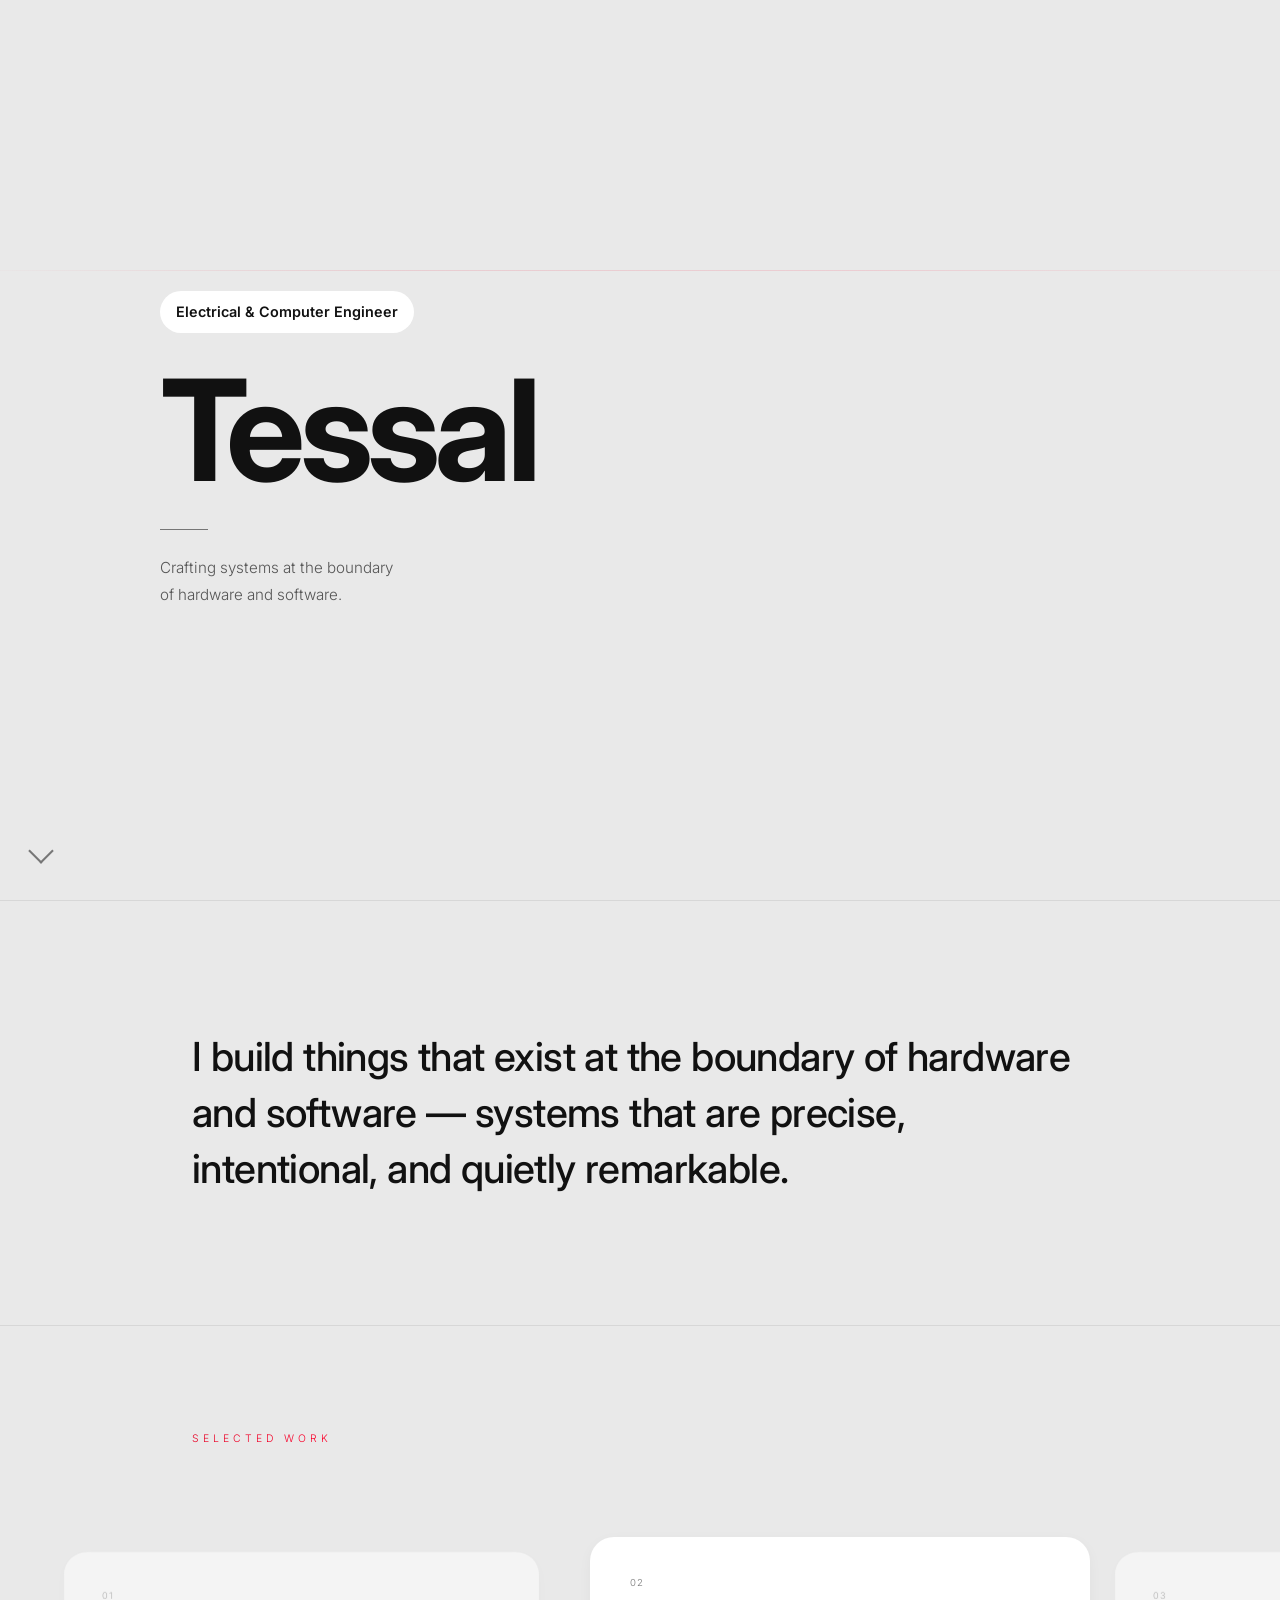
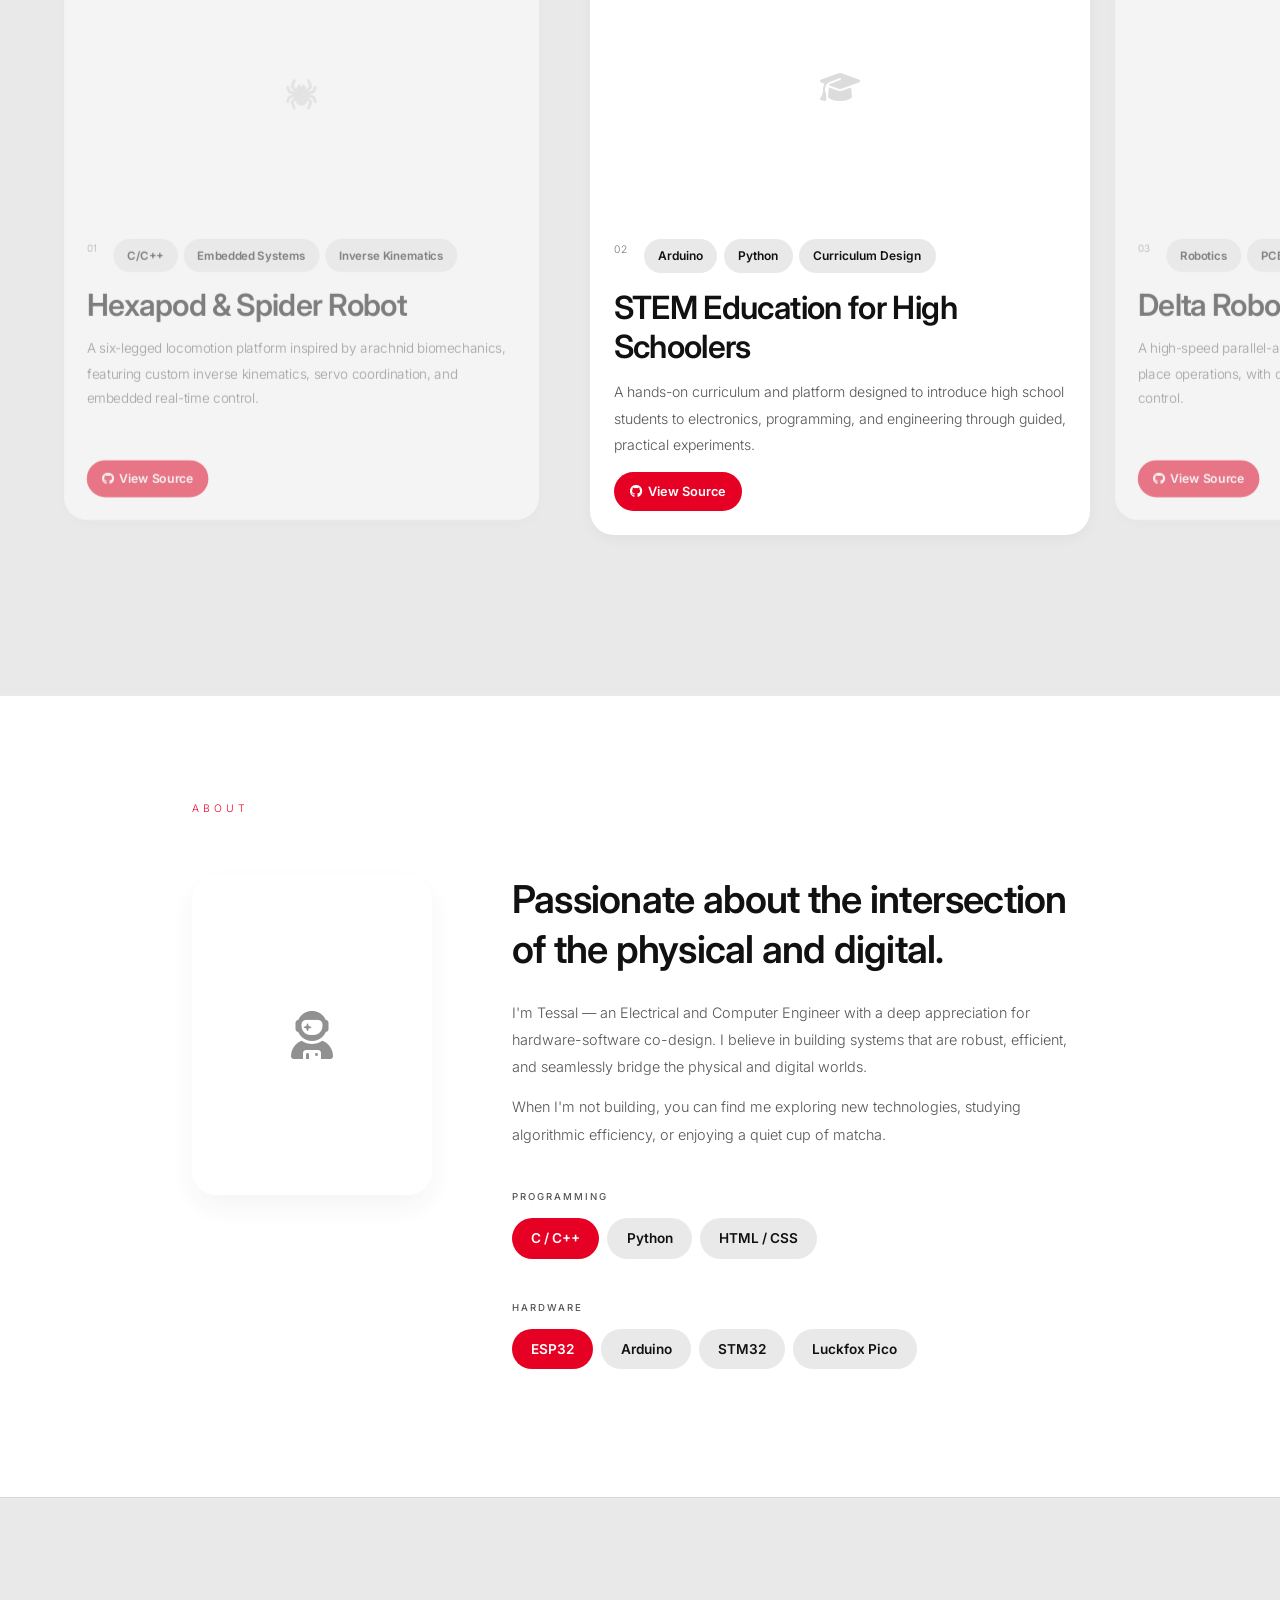
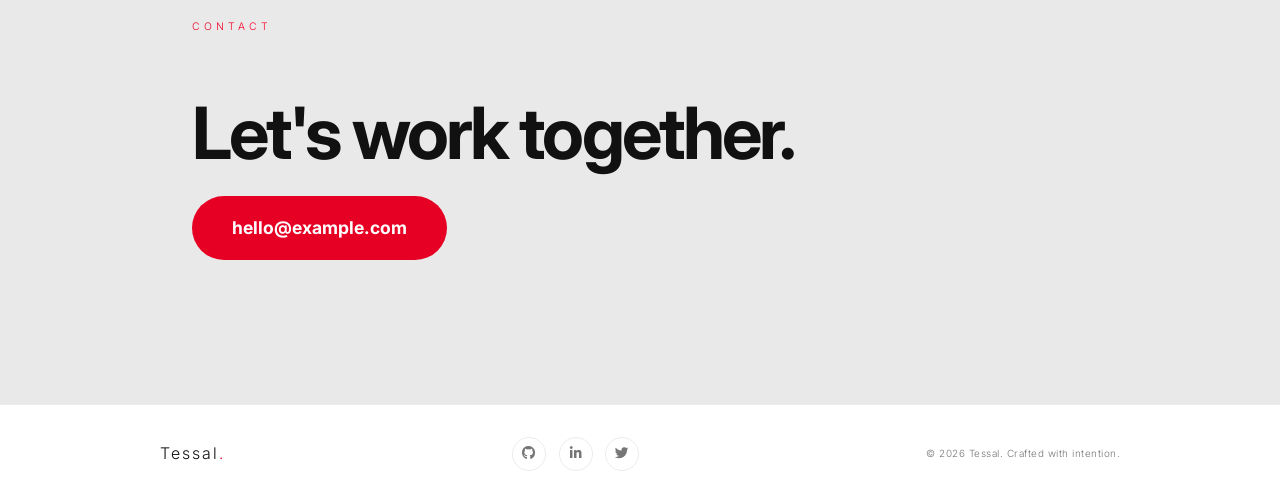
==== index.html @ 936231e7 "feat: Implement a new Pinterest-inspired light theme, add horizontal scroll to the work carousel, an" ====
<!DOCTYPE html>
<html lang="en">
<head>
    <meta charset="UTF-8">
    <meta name="viewport" content="width=device-width, initial-scale=1.0">
    <title>Tessal — Electrical & Computer Engineer</title>
    <meta name="description" content="Portfolio of Tessal, an Electrical & Computer Engineer crafting elegant hardware-software solutions.">
    <!-- Google Fonts -->
    <link rel="preconnect" href="https://fonts.googleapis.com">
    <link rel="preconnect" href="https://fonts.gstatic.com" crossorigin>
    <link href="https://fonts.googleapis.com/css2?family=Inter:wght@300;400;500;600;700&family=JetBrains+Mono:wght@400&display=swap" rel="stylesheet">
    <!-- Font Awesome -->
    <link rel="stylesheet" href="https://cdnjs.cloudflare.com/ajax/libs/font-awesome/6.4.0/css/all.min.css">
    <!-- Custom CSS -->
    <link rel="stylesheet" href="styles.css">
</head>
<body>

    <!-- ── HERO ─────────────────────────────────────────────── -->
    <!-- Visible immediately. No blank-page surprise. -->
    <section id="home" class="hero">
        <div class="hero-inner">
            <span class="hero-tag">Electrical &amp; Computer Engineer</span>
            <h1 class="hero-name">Tessal</h1>
            <div class="hero-line hero-line-anim"></div>
            <p class="hero-sub">Crafting systems at the boundary<br>of hardware and software.</p>
        </div>

        <!-- Decorative illustration panel — right side of hero -->
        <div class="hero-art" aria-hidden="true">
            <div class="hero-art-frame">
                <!-- Morphing enso / abstract shape -->
                <div class="enso-wrap">
                    <div class="enso"></div>
                    <div class="enso enso--inner"></div>
                </div>
                <!-- Circuit-like grid dots -->
                <div class="dot-grid"></div>
            </div>
        </div>

        <a href="#intro" class="scroll-hint" aria-label="Scroll down">
            <span></span>
        </a>
    </section>

    <!-- ── INTRO ─────────────────────────────────────────────── -->
    <section id="intro" class="intro">
        <div class="container">
            <p class="intro-statement reveal-up">
                I build things that exist at the boundary of hardware and software —
                systems that are precise, intentional, and quietly remarkable.
            </p>
        </div>
    </section>

    <!-- ── WORK ──────────────────────────────────────────────── -->
    <section id="projects" class="work">
        <div class="container">
            <p class="section-label reveal-fade">Selected Work</p>
        </div>

        <div class="work-carousel">
            <!-- Project 1 -->
            <article class="work-item">
                <!-- Image panel left -->
                <div class="work-image" data-index="01">
                    <!-- Drop your image here: <img src="images/hexapod.jpg" alt="Hexapod Robot"> -->
                    <div class="work-image-placeholder">
                        <i class="fas fa-spider"></i>
                    </div>
                </div>
                <!-- Content right -->
                <div class="work-body">
                    <div class="work-header">
                        <span class="work-index">01</span>
                        <div class="work-tags">
                            <span>C/C++</span><span>Embedded Systems</span><span>Inverse Kinematics</span>
                        </div>
                    </div>
                    <h2 class="work-title">Hexapod &amp; Spider Robot</h2>
                    <p class="work-desc">
                        A six-legged locomotion platform inspired by arachnid biomechanics,
                        featuring custom inverse kinematics, servo coordination, and
                        embedded real-time control.
                    </p>
                    <a href="#" class="work-link"><i class="fab fa-github"></i> View Source</a>
                </div>
            </article>

            <!-- Project 2 -->
            <article class="work-item">
                <div class="work-image" data-index="02">
                    <div class="work-image-placeholder">
                        <i class="fas fa-graduation-cap"></i>
                    </div>
                </div>
                <div class="work-body">
                    <div class="work-header">
                        <span class="work-index">02</span>
                        <div class="work-tags">
                            <span>Arduino</span><span>Python</span><span>Curriculum Design</span>
                        </div>
                    </div>
                    <h2 class="work-title">STEM Education for High Schoolers</h2>
                    <p class="work-desc">
                        A hands-on curriculum and platform designed to introduce high school
                        students to electronics, programming, and engineering through
                        guided, practical experiments.
                    </p>
                    <a href="#" class="work-link"><i class="fab fa-github"></i> View Source</a>
                </div>
            </article>

            <!-- Project 3 -->
            <article class="work-item">
                <div class="work-image" data-index="03">
                    <div class="work-image-placeholder">
                        <i class="fas fa-cogs"></i>
                    </div>
                </div>
                <div class="work-body">
                    <div class="work-header">
                        <span class="work-index">03</span>
                        <div class="work-tags">
                            <span>Robotics</span><span>PCB Design</span><span>Motion Control</span>
                        </div>
                    </div>
                    <h2 class="work-title">Delta Robot</h2>
                    <p class="work-desc">
                        A high-speed parallel-arm delta robot designed for precise
                        pick-and-place operations, with custom trajectory planning
                        and real-time motor control.
                    </p>
                    <a href="#" class="work-link"><i class="fab fa-github"></i> View Source</a>
                </div>
            </article>

            <!-- Project 4 (Dummy for testing scroll) -->
            <article class="work-item">
                <div class="work-image" data-index="04">
                    <div class="work-image-placeholder">
                        <i class="fas fa-microchip"></i>
                    </div>
                </div>
                <div class="work-body">
                    <div class="work-header">
                        <span class="work-index">04</span>
                        <div class="work-tags">
                            <span>FPGA</span><span>Verilog</span><span>DSP</span>
                        </div>
                    </div>
                    <h2 class="work-title">Audio Synthesizer</h2>
                    <p class="work-desc">
                        A custom digital synthesizer architecture implemented on an FPGA,
                        featuring multiple oscillator shapes, hardware envelope generators,
                        and real-time MIDI input mapping.
                    </p>
                    <a href="#" class="work-link"><i class="fab fa-github"></i> View Source</a>
                </div>
            </article>
        </div>
    </section>

    <!-- ── ABOUT ─────────────────────────────────────────────── -->
    <section id="about" class="about">
        <div class="container">
            <p class="section-label reveal-fade">About</p>
            <div class="about-grid">

                <!-- Portrait / illustration -->
                <div class="about-image reveal-up">
                    <!-- Drop your photo here: <img src="images/portrait.jpg" alt="Tessal"> -->
                    <div class="about-image-frame">
                        <div class="about-image-placeholder">
                            <i class="fa-solid fa-user-astronaut"></i>
                        </div>
                        <div class="about-image-accent"></div>
                    </div>
                </div>

                <!-- Text + skills -->
                <div class="about-text">
                    <h2 class="about-title reveal-up">
                        Passionate about the intersection<br>of the physical and digital.
                    </h2>
                    <p class="about-para reveal-fade">
                        I'm Tessal — an Electrical and Computer Engineer with a deep appreciation
                        for hardware-software co-design. I believe in building systems that are
                        robust, efficient, and seamlessly bridge the physical and digital worlds.
                    </p>
                    <p class="about-para reveal-fade">
                        When I'm not building, you can find me exploring new technologies,
                        studying algorithmic efficiency, or enjoying a quiet cup of matcha.
                    </p>

                    <div class="skill-group reveal-up">
                        <p class="skill-group-label">Programming</p>
                        <div class="skill-list">
                            <span class="reveal-fade skill-primary">C / C++</span>
                            <span class="reveal-fade">Python</span>
                            <span class="reveal-fade">HTML / CSS</span>
                        </div>
                    </div>
                    <div class="skill-group reveal-up">
                        <p class="skill-group-label">Hardware</p>
                        <div class="skill-list">
                            <span class="reveal-fade skill-primary">ESP32</span>
                            <span class="reveal-fade">Arduino</span>
                            <span class="reveal-fade">STM32</span>
                            <span class="reveal-fade">Luckfox Pico</span>
                        </div>
                    </div>
                </div>
            </div>
        </div>
    </section>

    <!-- ── CONTACT ───────────────────────────────────────────── -->
    <section id="contact" class="contact">
        <div class="container">
            <p class="section-label reveal-fade">Contact</p>
            <h2 class="contact-title reveal-up">Let's work together.</h2>
            <a href="mailto:hello@example.com" class="contact-email reveal-fade">hello@example.com</a>
        </div>
    </section>

    <!-- ── FOOTER ────────────────────────────────────────────── -->
    <footer class="footer">
        <div class="footer-inner">
            <span class="footer-logo">Tessal<span>.</span></span>
            <div class="social-links">
                <a href="#" aria-label="GitHub"><i class="fab fa-github"></i></a>
                <a href="#" aria-label="LinkedIn"><i class="fab fa-linkedin-in"></i></a>
                <a href="#" aria-label="Twitter"><i class="fab fa-twitter"></i></a>
            </div>
            <p>&copy; 2026 Tessal. Crafted with intention.</p>
        </div>
    </footer>

    <script src="script.js"></script>
</body>
</html>
---- styles.css ----
/* ============================================================
   Tessal Portfolio — Ancient Asia × Modern Tech
   Warm parchment, seal-stamp vermillion, seigaiha waves
   ============================================================ */

@import url('https://fonts.googleapis.com/css2?family=Inter:wght@300;400;500;600;700&family=JetBrains+Mono:wght@400&display=swap');

:root {
    /* Pinterest-inspired Light Theme Canvas */
    --bg:           #e9e9e9;
    --bg-warm:      #ffffff;
    --bg-card:      #ffffff;
    --bg-overlay:   rgba(255, 255, 255, 0.95);

    /* Ink — Clean, high-contrast text */
    --ink:          #111111;
    --ink-mid:      #555555;
    --ink-light:    #767676;
    --ink-faint:    rgba(0, 0, 0, 0.08);

    /* Accents — Pinterest Red */
    --accent:       #E60023;
    --accent-light: #ff002b;
    --accent-pale:  #ffe6e9;
    --accent-glow:  rgba(230, 0, 35, 0.15);
    --accent-glow2: rgba(230, 0, 35, 0.08);

    /* Gradient (minimal use in this theme) */
    --gradient:     linear-gradient(135deg, #e60023, #ff002b);

    /* Fonts: Clean Sans-serif */
    --font-display: 'Inter', -apple-system, BlinkMacSystemFont, "Segoe UI", Roboto, sans-serif;
    --font-mono:    'Inter', -apple-system, sans-serif;
    --font-body:    'Inter', -apple-system, BlinkMacSystemFont, "Segoe UI", Roboto, sans-serif;

    --ease:         cubic-bezier(0.25, 1, 0.5, 1);
}

/* ── Reset ────────────────────────────────────── */
*, *::before, *::after { margin: 0; padding: 0; box-sizing: border-box; }
html { scroll-behavior: smooth; font-size: 16px; }
body {
    background-color: var(--bg);
    color: var(--ink);
    font-family: var(--font-body);
    font-weight: 300;
    line-height: 1.8;
    overflow-x: hidden;
    -webkit-font-smoothing: antialiased;
    /*
       Pinterest-inspired Background:
       Pure clean light gray canvas.
    */
    background-image: none;
    background-attachment: scroll;
}
a { text-decoration: none; color: inherit; }
ul { list-style: none; }

.container {
    max-width: 960px;
    margin: 0 auto;
    padding: 0 2rem;
}

/* ── Reveal System ────────────────────────────── */
.reveal-fade {
    opacity: 0;
    transition: opacity 1s var(--ease);
}
.reveal-up {
    opacity: 0;
    transform: translateY(30px);
    transition: opacity 1.2s var(--ease), transform 1.2s var(--ease);
}
.reveal-line {
    transform: scaleX(0);
    transform-origin: left;
    transition: transform 1.2s var(--ease);
}
.reveal-fade.is-visible  { opacity: 1; }
.reveal-up.is-visible    { opacity: 1; transform: translateY(0); }
.reveal-line.is-visible  { transform: scaleX(1); }

/* ── Nav ──────────────────────────────────────── */
.nav {
    position: fixed;
    top: 0;
    left: 0;
    right: 0;
    z-index: 100;
    padding: 1rem 2rem;
    display: flex;
    justify-content: space-between;
    align-items: center;
    backdrop-filter: saturate(180%) blur(20px);
    -webkit-backdrop-filter: saturate(180%) blur(20px);
    background: var(--bg-overlay);
    border-bottom: 1px solid var(--ink-faint);
}

.nav-logo {
    font-family: var(--font-display);
    font-size: 1.2rem;
    font-weight: 700;
    color: var(--accent); /* Pinterest logo is red */
    letter-spacing: -0.5px;
}
.nav-logo::before {
    display: none;
}
.nav-logo .accent {
    color: var(--ink);
    -webkit-text-fill-color: initial;
    background: none;
}

.nav-links {
    display: flex;
    gap: 2rem;
}
.nav-links a {
    font-family: var(--font-mono);
    font-size: 0.7rem;
    letter-spacing: 1.5px;
    text-transform: uppercase;
    color: var(--ink-mid);
    transition: color 0.3s ease;
    position: relative;
}
.nav-links a::after {
    content: '';
    position: absolute;
    bottom: -4px;
    left: 0;
    width: 0;
    height: 2px;
    background: var(--gradient);
    transition: width 0.3s var(--ease);
    border-radius: 1px;
}
.nav-links a:hover { color: var(--ink); }
.nav-links a:hover::after { width: 100%; }

/* ── Hero ─────────────────────────────────────── */
.hero {
    min-height: 100vh;
    display: flex;
    align-items: center;
    padding: 0 2rem;
    position: relative;
    overflow: hidden;
}

/* Kanji removed for clean modern aesthetic */
.hero::before {
    display: none;
}

/* Subtle horizontal accent line */
.hero::after {
    content: '';
    position: absolute;
    top: 30%;
    left: -5%;
    width: 110%;
    height: 1px;
    background: linear-gradient(90deg, transparent, var(--accent), var(--accent-light), transparent);
    opacity: 0.12;
    pointer-events: none;
}

.hero-inner {
    max-width: 960px;
    width: 100%;
    margin: 0 auto;
    position: relative;
    z-index: 2;
}

.hero-tag {
    font-family: var(--font-body);
    font-size: 0.9rem;
    font-weight: 600;
    letter-spacing: 0;
    display: inline-block;
    margin-bottom: 1.5rem;
    color: var(--ink);
    background: var(--bg-warm);
    padding: 0.5rem 1rem;
    border-radius: 40px;
    animation: fadeIn 0.7s ease both;
}
.hero-tag::before {
    display: none;
}
.hero-tag::after {
    display: none;
}

.hero-name {
    font-family: var(--font-display);
    font-size: clamp(4.5rem, 11vw, 9rem);
    font-weight: 700;
    line-height: 1.05;
    letter-spacing: -0.04em;
    color: var(--ink);
    animation: slideUp 0.8s 0.1s var(--ease) both;
    position: relative;
    background: none;
    -webkit-background-clip: initial;
    background-clip: initial;
    -webkit-text-fill-color: var(--ink);
}

/* Underlines removed for minimalism */
.hero-name::after {
    display: none;
}

@keyframes glowLineIn {
    from { opacity: 0; width: 0; }
    to   { opacity: 0.7; width: 40%; }
}

.hero-line-anim {
    width: 0;
    height: 1px;
    background: var(--ink-light);
    margin: 1.5rem 0;
    animation: expandLine 0.7s 0.4s var(--ease) forwards;
}

.hero-sub {
    font-family: var(--font-body);
    font-size: 0.95rem;
    color: var(--ink-mid);
    font-weight: 300;
    line-height: 1.8;
    max-width: 400px;
    animation: fadeIn 0.8s 0.6s ease both;
}

/* Hero art — hidden for simplicity */
.hero-art { display: none; }

@keyframes fadeIn {
    from { opacity: 0; }
    to   { opacity: 1; }
}
@keyframes slideUp {
    from { opacity: 0; transform: translateY(20px); }
    to   { opacity: 1; transform: translateY(0); }
}
@keyframes expandLine {
    from { width: 0; }
    to   { width: 48px; }
}

/* Scroll hint */
.scroll-hint {
    position: absolute;
    bottom: 2.5rem;
    left: 2rem;
    opacity: 0;
    animation: fadeIn 0.8s 1.2s ease forwards;
    cursor: pointer;
}
.scroll-hint span {
    display: block;
    width: 18px;
    height: 18px;
    background: transparent;
    border-bottom: 2px solid var(--ink-light);
    border-right: 2px solid var(--ink-light);
    transform: rotate(45deg);
    animation: scrollBounce 2s infinite ease-in-out;
}
@keyframes scrollBounce {
    0%, 20%, 50%, 80%, 100% { transform: translateY(0) rotate(45deg); }
    40% { transform: translateY(-8px) rotate(45deg); }
    60% { transform: translateY(-4px) rotate(45deg); }
}

/* ── Intro ────────────────────────────────────── */
.intro {
    padding: 8rem 0;
    border-top: 1px solid var(--ink-faint);
}
.intro-statement {
    font-family: var(--font-display);
    font-size: clamp(1.4rem, 3.5vw, 2.5rem);
    line-height: 1.4;
    color: var(--ink);
    font-weight: 500;
    letter-spacing: -0.015em;
}
.intro-statement em {
    font-style: normal;
    font-weight: 500;
    background: var(--gradient);
    -webkit-background-clip: text;
    -webkit-text-fill-color: transparent;
    background-clip: text;
}

/* ── Section Label ────────────────────────────── */
.section-label {
    font-family: var(--font-mono);
    font-size: 0.65rem;
    letter-spacing: 4px;
    text-transform: uppercase;
    margin-bottom: 3.5rem;
    display: inline-block;
    background: var(--gradient);
    -webkit-background-clip: text;
    -webkit-text-fill-color: transparent;
    background-clip: text;
}

/* ── Work (Horizontal Scroll / Carousel) ── */
.work {
    padding: 6rem 0 8rem;
    border-top: 1px solid var(--ink-faint);
    overflow: hidden;
}

/* Scroll container wrapper */
.work-carousel {
    display: flex;
    overflow-x: auto;
    scroll-snap-type: x mandatory;
    gap: 2vw;
    padding: 2rem 5vw;
    perspective: 1500px; /* 3D perspective for leaf turning */
    
    /* Hide scrollbar */
    scrollbar-width: none;
    -ms-overflow-style: none;
}
.work-carousel::-webkit-scrollbar {
    display: none;
}

/* Individual project pin */
.work-item {
    scroll-snap-align: center;
    flex: 0 0 clamp(320px, 45vw, 500px);
    display: flex;
    flex-direction: column;
    gap: 1.5rem;
    padding: 1.5rem;
    background: var(--bg-card);
    border: none;
    border-radius: 24px;
    box-shadow: 0 4px 14px rgba(0,0,0,0.04);
    
    /* Setup for 3D turn */
    transform-origin: left center;
    transform-style: preserve-3d;
    transition: transform 0.6s var(--ease), opacity 0.6s ease, box-shadow 0.6s var(--ease), z-index 0.6s;
    
    /* Initial state before JS handles scroll */
    transform: rotateY(0deg) scale(0.95);
    opacity: 0.5;
}

.work-item.is-active {
    transform: rotateY(0deg) scale(1.0);
    opacity: 1;
    border-color: transparent;
    box-shadow: 0 4px 14px rgba(0,0,0,0.04);
}

.work-item:hover {
    transform: rotateY(0deg) scale(1.02) translateY(-4px);
    box-shadow: 0 12px 24px rgba(0,0,0,0.12);
    border-color: transparent;
    z-index: 10;
}

.work-image {
    position: relative;
    aspect-ratio: 16 / 9;
    background: var(--bg-warm);
    border-radius: 16px;
    overflow: hidden;
    display: flex;
    align-items: center;
    justify-content: center;
}

.work-image::before {
    content: attr(data-index);
    position: absolute;
    top: 0.8rem;
    left: 1rem;
    font-family: var(--font-mono);
    font-size: 0.6rem;
    color: var(--ink-light);
    letter-spacing: 1px;
    z-index: 2;
}

.work-image-placeholder {
    font-size: 2rem;
    color: var(--ink-light);
    opacity: 0.25;
}

.work-image img {
    width: 100%;
    height: 100%;
    object-fit: cover;
    display: block;
}

/* Work content */
.work-body {
    display: flex;
    flex-direction: column;
    gap: 0.8rem;
    flex: 1;
}

.work-header {
    display: flex;
    align-items: flex-start;
    gap: 1rem;
    margin-bottom: 0.2rem;
}

.work-index {
    font-family: var(--font-mono);
    font-size: 0.65rem;
    color: var(--ink-light);
    letter-spacing: 1px;
    padding-top: 2px;
}

.work-tags {
    display: flex;
    flex-wrap: wrap;
    gap: 0.4rem;
}
.work-tags span {
    font-family: var(--font-body);
    font-weight: 600;
    font-size: 0.75rem;
    color: var(--ink);
    background: var(--bg);
    padding: 0.4rem 0.9rem;
    border-radius: 40px; /* Pill radius */
    border: none;
    letter-spacing: 0px;
    transition: all 0.3s cubic-bezier(0.34, 1.56, 0.64, 1);
}
.work-tags span:hover {
    transform: scale(1.05);
    background: var(--ink-faint);
    color: var(--ink);
}

.work-title {
    font-family: var(--font-display);
    font-size: clamp(1.4rem, 2.5vw, 2rem);
    font-weight: 600;
    line-height: 1.2;
    color: var(--ink);
    letter-spacing: -0.02em;
}

.work-desc {
    font-size: 0.88rem;
    color: var(--ink-mid);
    line-height: 1.9;
    font-weight: 300;
}

.work-link {
    display: inline-flex;
    align-items: center;
    gap: 0.4rem;
    font-family: var(--font-body);
    font-weight: 600;
    font-size: 0.8rem;
    color: white;
    background: var(--accent); /* Pinterest Red */
    padding: 0.5rem 1rem;
    border-radius: 40px;
    width: fit-content;
    transition: all 0.3s cubic-bezier(0.34, 1.56, 0.64, 1);
    margin-top: auto;
}
.work-link:hover {
    transform: scale(1.05);
}

.work-link-secondary {
    display: inline-flex;
    align-items: center;
    gap: 0.4rem;
    font-family: var(--font-body);
    font-weight: 600;
    font-size: 0.8rem;
    color: var(--ink);
    background: var(--bg);
    padding: 0.5rem 1rem;
    border-radius: 40px;
    width: fit-content;
    transition: all 0.3s cubic-bezier(0.34, 1.56, 0.64, 1);
    margin-top: auto;
}
.work-link-secondary:hover {
    transform: scale(1.05);
    background: var(--ink-faint);
}

.work-divider {
    height: 1px;
    background: linear-gradient(90deg, transparent, var(--accent), var(--accent-light), transparent);
    opacity: 0.15;
}

/* ── About ────────────────────────────────────── */
.about {
    padding: 6rem 0 8rem;
    border-top: 1px solid var(--ink-faint);
    background: var(--bg-warm);
    position: relative;
}

/* Removed decorative kanji */
.about::before {
    display: none;
}

.about-grid {
    display: grid;
    grid-template-columns: 240px 1fr;
    gap: 5rem;
    align-items: start;
}

.about-image { position: relative; }

.about-image-frame {
    position: relative;
    width: 100%;
    max-width: 240px;
}

.about-image-placeholder {
    width: 100%;
    aspect-ratio: 3 / 4;
    background: var(--bg-card);
    border-radius: 24px;
    box-shadow: 0 12px 32px rgba(0,0,0,0.06);
    display: flex;
    align-items: center;
    justify-content: center;
    font-size: 3rem;
    color: var(--ink-light);
    opacity: 0.8;
    overflow: hidden;
}

.about-image-placeholder img {
    width: 100%;
    height: 100%;
    object-fit: cover;
    opacity: 1;
}

.about-image-accent {
    display: none;
}

.about-title {
    font-family: var(--font-display);
    font-size: clamp(1.8rem, 3vw, 2.5rem);
    font-weight: 600;
    line-height: 1.3;
    margin-bottom: 1.5rem;
    color: var(--ink);
    letter-spacing: -0.02em;
}

.about-para {
    font-size: 0.9rem;
    color: var(--ink-mid);
    line-height: 1.9;
    margin-bottom: 0.8rem;
    font-weight: 300;
}

.skill-group { margin-top: 2rem; }

.skill-group-label {
    font-family: var(--font-mono);
    font-size: 0.6rem;
    font-weight: 500;
    color: var(--ink-mid);
    letter-spacing: 2px;
    text-transform: uppercase;
    margin-bottom: 0.8rem;
    display: inline-block;
}

.skill-list {
    display: flex;
    flex-wrap: wrap;
    gap: 0.5rem;
}

.skill-list span {
    font-family: var(--font-body);
    font-size: 0.85rem;
    font-weight: 600;
    color: var(--ink);
    background: var(--bg);
    padding: 0.5rem 1.2rem;
    border-radius: 40px; /* Pill radius */
    border: none;
    box-shadow: none;
    transition: all 0.3s cubic-bezier(0.34, 1.56, 0.64, 1);
}
.skill-list span:hover {
    transform: scale(1.05);
    box-shadow: none;
    background: var(--ink-faint);
    color: var(--ink);
}
.skill-list .skill-primary {
    color: white;
    background: var(--accent); /* Pinterest Red */
}

.resume-dl-btn {
    display: inline-flex;
    align-items: center;
    gap: 0.5rem;
    font-family: var(--font-body);
    font-weight: 600;
    font-size: 0.9rem;
    color: var(--ink);
    background: var(--bg);
    padding: 0.75rem 1.5rem;
    border-radius: 40px;
    transition: all 0.3s cubic-bezier(0.34, 1.56, 0.64, 1);
}
.resume-dl-btn:hover {
    transform: scale(1.05);
    background: var(--ink-faint);
}

/* ── Experience Timeline ──────────────────────── */
.experience {
    padding: 6rem 0 8rem;
    border-top: 1px solid var(--ink-faint);
}

.timeline {
    position: relative;
    max-width: 800px;
    margin: 0 auto;
}

.timeline::before {
    content: '';
    position: absolute;
    top: 0;
    left: 17px; /* Align with dots */
    height: 100%;
    width: 2px;
    background: var(--ink-faint);
}

.timeline-item {
    position: relative;
    padding-left: 3rem;
    padding-bottom: 3.5rem;
}
.timeline-item:last-child { padding-bottom: 0; }

.timeline-dot {
    position: absolute;
    left: 12px;
    top: 5px;
    width: 12px;
    height: 12px;
    border-radius: 50%;
    background: var(--accent);
    border: 3px solid var(--bg);
}

.timeline-date {
    font-family: var(--font-mono);
    font-size: 0.75rem;
    color: var(--ink-light);
    margin-bottom: 0.3rem;
}

.timeline-role {
    font-family: var(--font-display);
    font-size: 1.2rem;
    font-weight: 700;
    color: var(--ink);
    line-height: 1.2;
}

.timeline-company {
    font-family: var(--font-display);
    font-size: 1rem;
    font-weight: 500;
    color: var(--ink-mid);
    margin-bottom: 0.8rem;
}

.timeline-desc {
    font-size: 0.9rem;
    color: var(--ink-mid);
    line-height: 1.7;
}

/* ── Contact ──────────────────────────────────── */
.contact {
    padding: 7rem 0 9rem;
    border-top: 1px solid var(--ink-faint);
}

.contact-prompt {
    font-family: var(--font-mono);
    font-size: 0.85rem;
    color: var(--ink-mid);
    margin-bottom: 1rem;
}

.contact-title {
    font-family: var(--font-display);
    font-size: clamp(2.5rem, 6vw, 4.5rem);
    font-weight: 700;
    line-height: 1.1;
    margin-bottom: 1.5rem;
    letter-spacing: -0.04em;
    color: var(--ink);
}

.contact-sub {
    font-size: 1.1rem;
    color: var(--ink-mid);
    max-width: 500px;
    margin: 0 auto 2.5rem auto;
    line-height: 1.6;
}

.contact-email {
    display: inline-block;
    font-family: var(--font-body);
    font-size: 1.1rem;
    font-weight: 700;
    color: white;
    background: var(--accent); /* Pinterest Red */
    padding: 1rem 2.5rem;
    border-radius: 40px; /* Pill Radius */
    letter-spacing: 0;
    box-shadow: none;
    transition: all 0.4s cubic-bezier(0.34, 1.56, 0.64, 1);
}
.contact-email:hover {
    transform: scale(1.05);
    box-shadow: none;
    color: white;
}

/* ── Footer ───────────────────────────────────── */
.footer {
    border-top: 1px solid var(--ink-faint);
    padding: 2rem 2rem;
    background: var(--bg-warm);
}

.footer-inner {
    max-width: 960px;
    margin: 0 auto;
    display: flex;
    justify-content: space-between;
    align-items: center;
    flex-wrap: wrap;
    gap: 1.2rem;
}

.footer-logo {
    font-family: var(--font-display);
    font-size: 1rem;
    color: var(--ink);
    letter-spacing: 2px;
}
.footer-logo span {
    background: var(--gradient);
    -webkit-background-clip: text;
    -webkit-text-fill-color: transparent;
    background-clip: text;
}

.social-links { display: flex; gap: 0.8rem; }
.social-links a {
    font-size: 0.85rem;
    color: var(--ink-light);
    width: 34px;
    height: 34px;
    display: flex;
    justify-content: center;
    align-items: center;
    border: 1px solid var(--ink-faint);
    border-radius: 50%;
    transition: all 0.3s ease;
}
.social-links a:hover {
    color: var(--accent);
    border-color: var(--accent);
    background: rgba(59,130,246,0.08);
}

.footer-inner > p {
    font-family: var(--font-mono);
    font-size: 0.62rem;
    color: var(--ink-light);
    letter-spacing: 0.5px;
}

/* ── Responsive ───────────────────────────────── */
@media (max-width: 900px) {
    .hero { padding: 0 1.5rem; }
    .hero::before { font-size: clamp(8rem, 22vw, 14rem); right: 3vw; }

    .work-item,
    .work-item--flip {
        grid-template-columns: 1fr;
        direction: ltr;
        gap: 2rem;
    }
    .work-image { max-width: 480px; }

    .about-grid { grid-template-columns: 1fr; gap: 3rem; }
    .about-image-frame { max-width: 200px; }
    .about::before { font-size: clamp(6rem, 14vw, 10rem); }

    .nav-links { gap: 1.2rem; }
}

@media (max-width: 600px) {
    .container { padding: 0 1.2rem; }
    .nav { padding: 1rem 1.2rem; }
    .nav-links { display: none; }
    .hero-name { font-size: clamp(3rem, 14vw, 4.5rem); }
    .hero::before { font-size: clamp(6rem, 18vw, 10rem); opacity: 0.3; }
    .contact-title { font-size: clamp(1.8rem, 9vw, 2.5rem); }
    .footer-inner { flex-direction: column; text-align: center; }
}
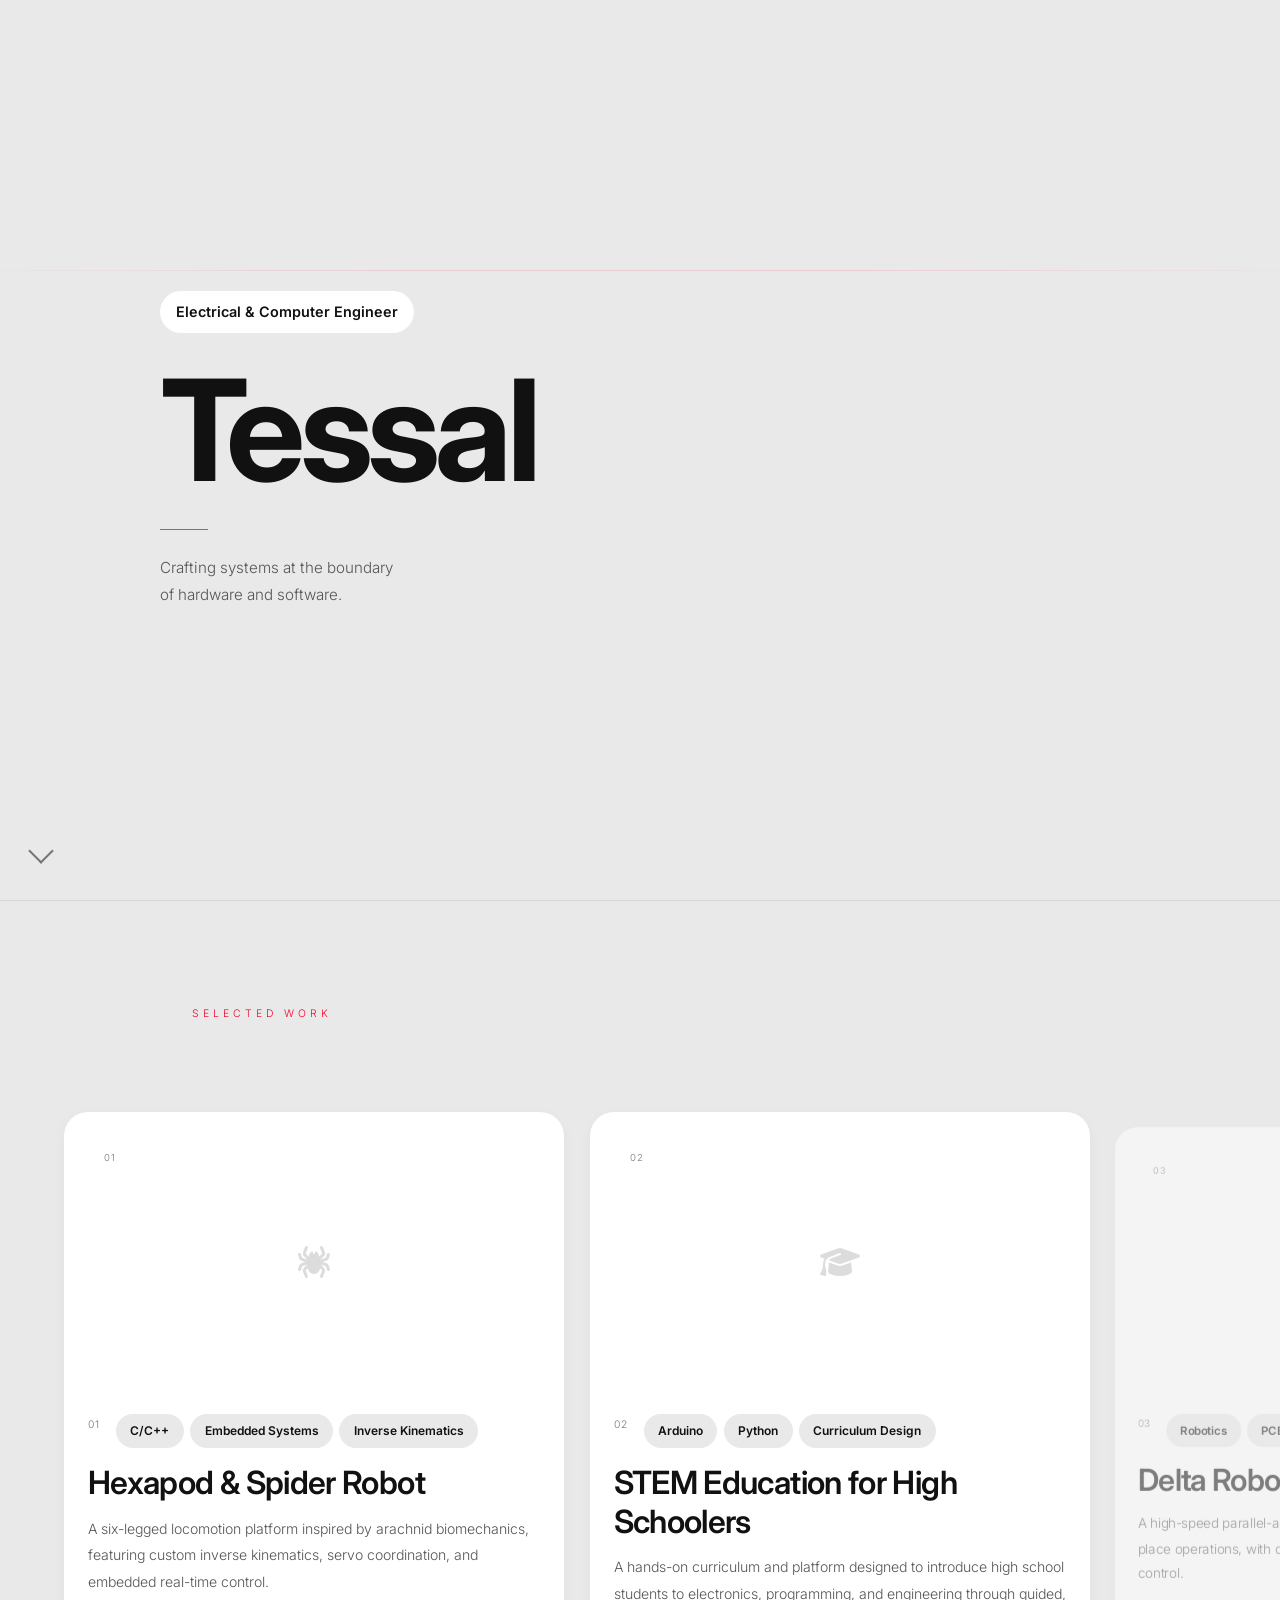
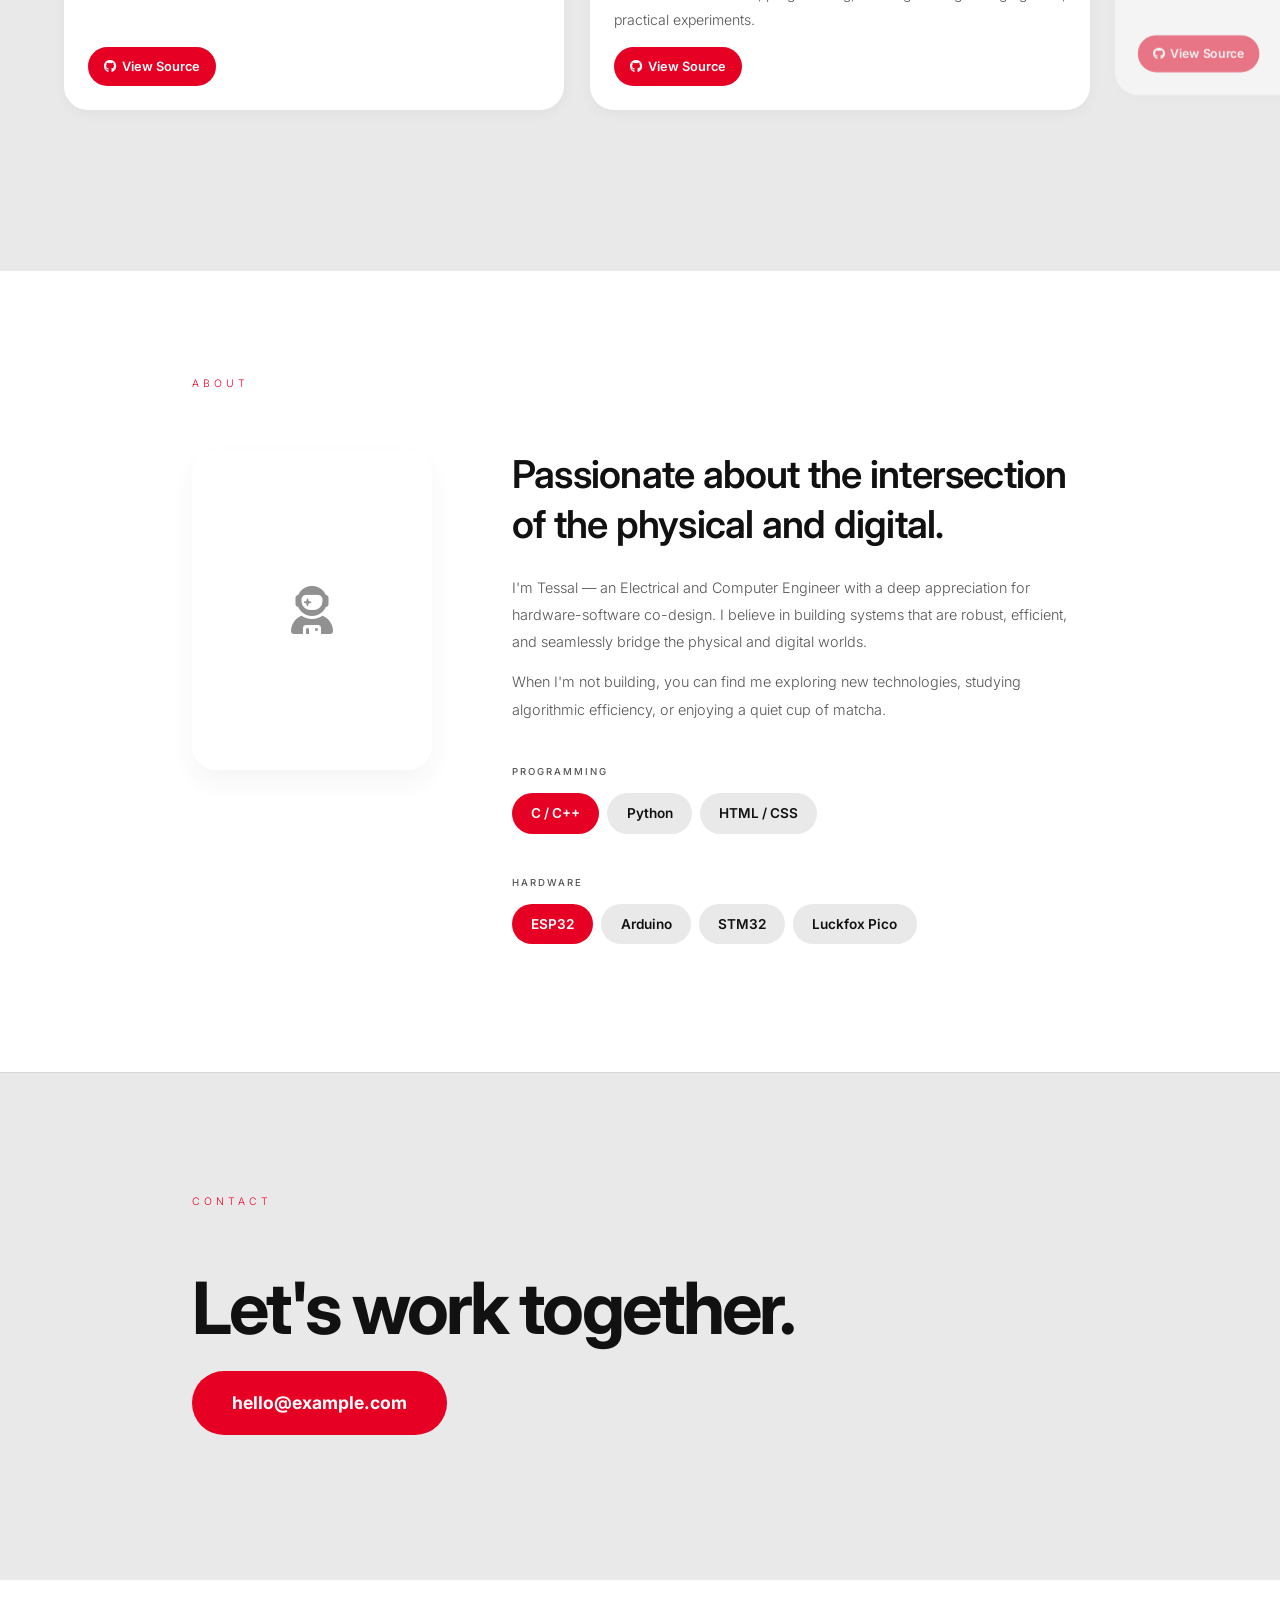
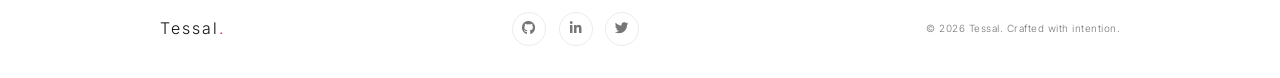
==== commit c2ccfa98: "Refactor: Remove the intro section and improve work carousel horizontal scroll handling to prevent v" ====
--- a/index.html
+++ b/index.html
@@ -39,19 +39,9 @@
             </div>
         </div>
 
-        <a href="#intro" class="scroll-hint" aria-label="Scroll down">
+        <a href="#projects" class="scroll-hint" aria-label="Scroll down">
             <span></span>
         </a>
-    </section>
-
-    <!-- ── INTRO ─────────────────────────────────────────────── -->
-    <section id="intro" class="intro">
-        <div class="container">
-            <p class="intro-statement reveal-up">
-                I build things that exist at the boundary of hardware and software —
-                systems that are precise, intentional, and quietly remarkable.
-            </p>
-        </div>
     </section>
 
     <!-- ── WORK ──────────────────────────────────────────────── -->
--- a/styles.css
+++ b/styles.css
@@ -282,27 +282,6 @@
     60% { transform: translateY(-4px) rotate(45deg); }
 }
 
-/* ── Intro ────────────────────────────────────── */
-.intro {
-    padding: 8rem 0;
-    border-top: 1px solid var(--ink-faint);
-}
-.intro-statement {
-    font-family: var(--font-display);
-    font-size: clamp(1.4rem, 3.5vw, 2.5rem);
-    line-height: 1.4;
-    color: var(--ink);
-    font-weight: 500;
-    letter-spacing: -0.015em;
-}
-.intro-statement em {
-    font-style: normal;
-    font-weight: 500;
-    background: var(--gradient);
-    -webkit-background-clip: text;
-    -webkit-text-fill-color: transparent;
-    background-clip: text;
-}
 
 /* ── Section Label ────────────────────────────── */
 .section-label {
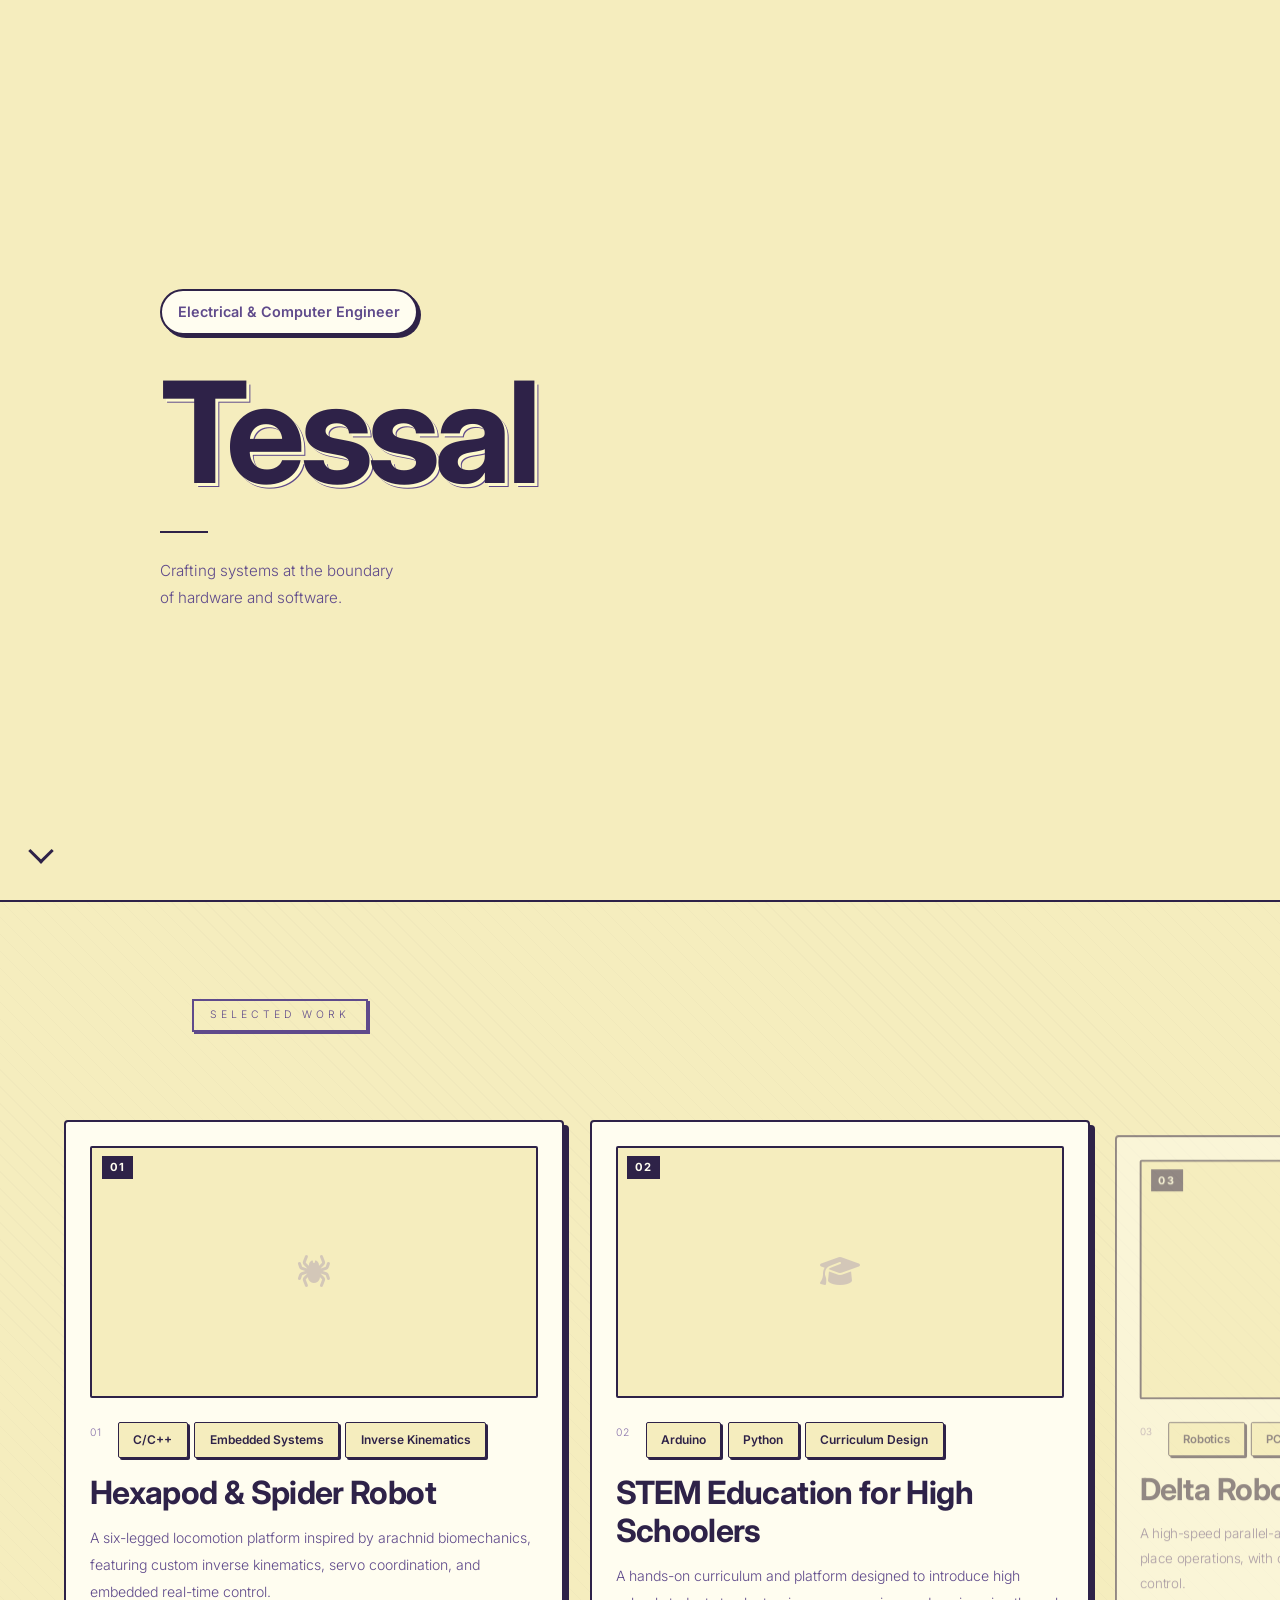
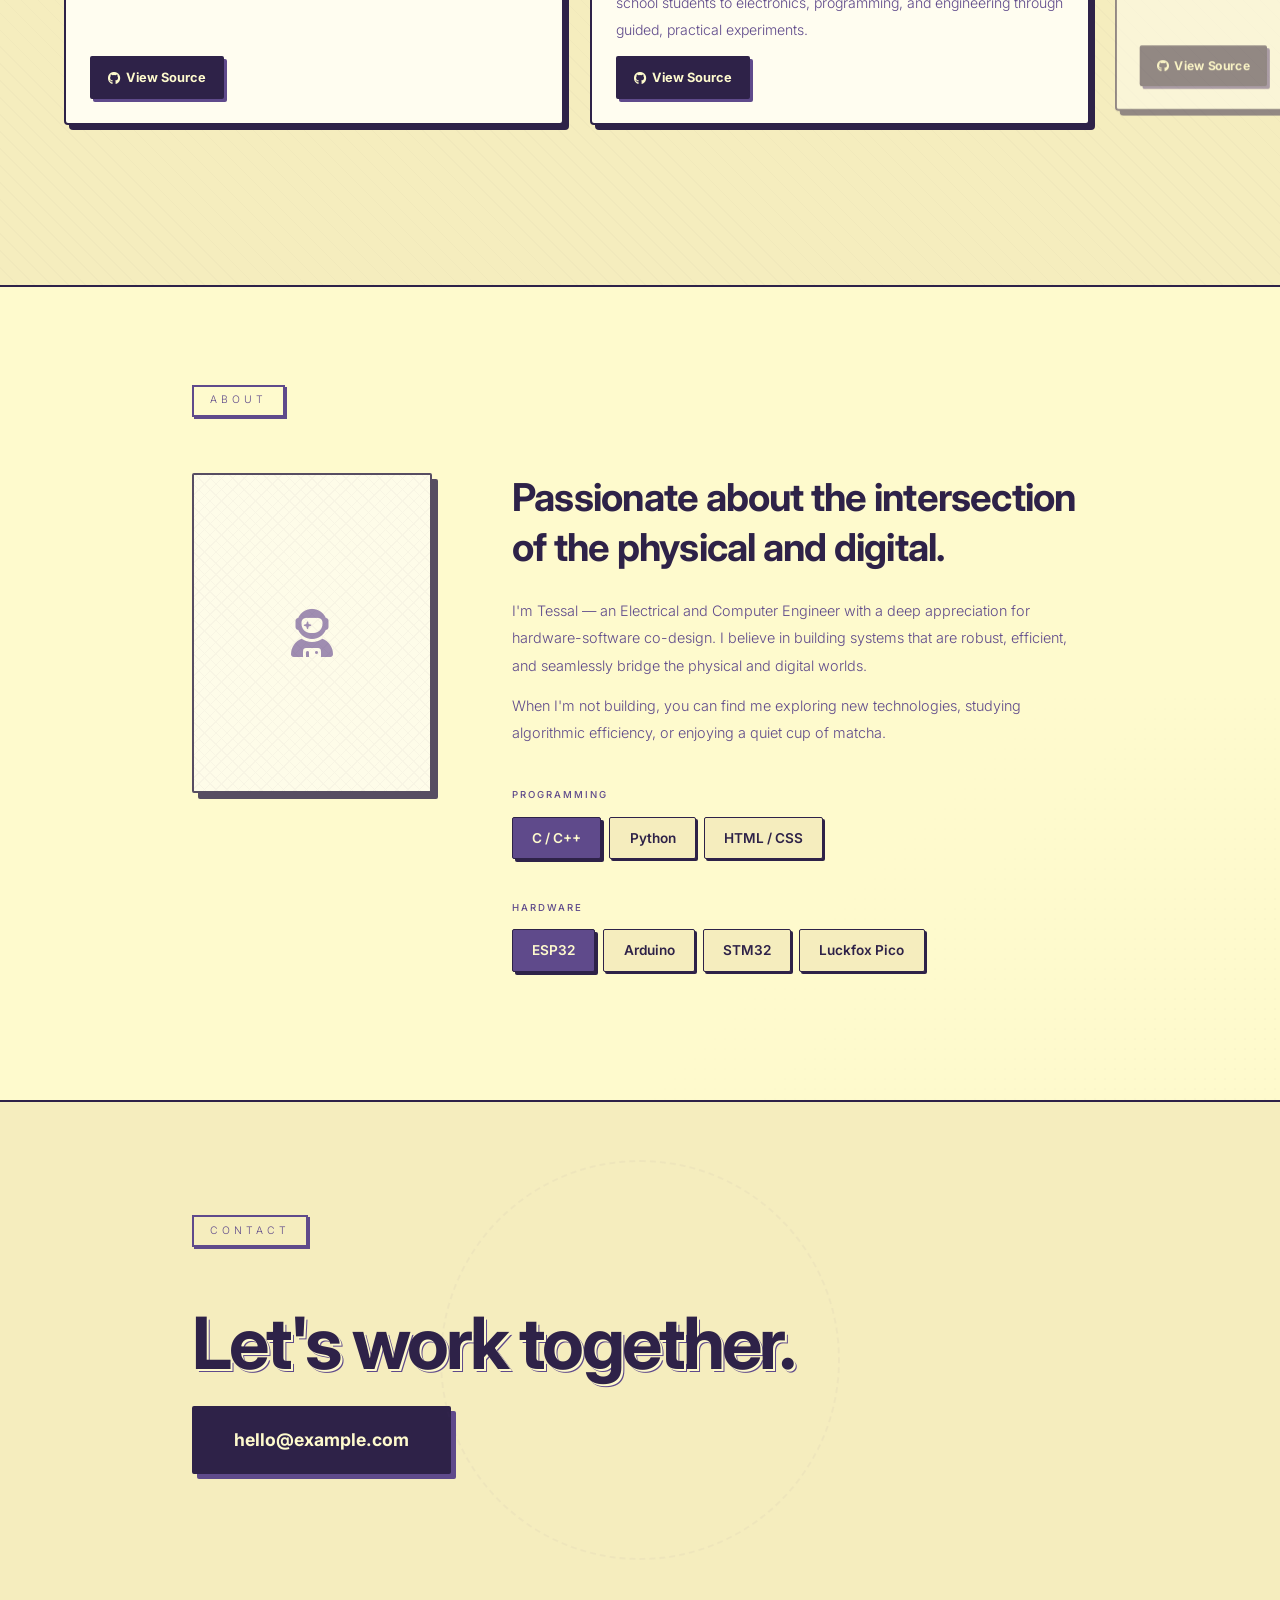
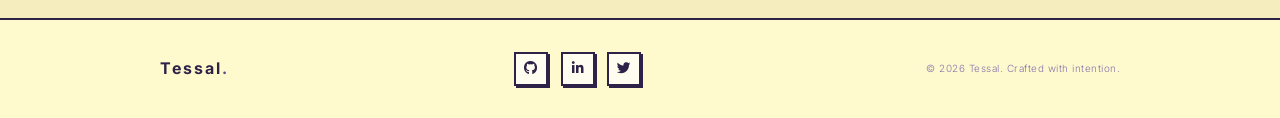
==== commit badbdfc5: "feat: Implement a new manga-inspired "Lemon Chiffon × Ultra Violet" aesthetic with updated color pal" ====
--- a/index.html
+++ b/index.html
@@ -204,6 +204,7 @@
                 </div>
             </div>
         </div>
+        
     </section>
 
     <!-- ── CONTACT ───────────────────────────────────────────── -->
--- a/styles.css
+++ b/styles.css
@@ -1,34 +1,34 @@
 /* ============================================================
-   Tessal Portfolio — Ancient Asia × Modern Tech
-   Warm parchment, seal-stamp vermillion, seigaiha waves
+   Tessal Portfolio — Lemon Chiffon × Ultra Violet
+   Light manga-inspired aesthetic with halftone & speed lines
    ============================================================ */
 
 @import url('https://fonts.googleapis.com/css2?family=Inter:wght@300;400;500;600;700&family=JetBrains+Mono:wght@400&display=swap');
 
 :root {
-    /* Pinterest-inspired Light Theme Canvas */
-    --bg:           #e9e9e9;
-    --bg-warm:      #ffffff;
-    --bg-card:      #ffffff;
-    --bg-overlay:   rgba(255, 255, 255, 0.95);
-
-    /* Ink — Clean, high-contrast text */
-    --ink:          #111111;
-    --ink-mid:      #555555;
-    --ink-light:    #767676;
-    --ink-faint:    rgba(0, 0, 0, 0.08);
-
-    /* Accents — Pinterest Red */
-    --accent:       #E60023;
-    --accent-light: #ff002b;
-    --accent-pale:  #ffe6e9;
-    --accent-glow:  rgba(230, 0, 35, 0.15);
-    --accent-glow2: rgba(230, 0, 35, 0.08);
-
-    /* Gradient (minimal use in this theme) */
-    --gradient:     linear-gradient(135deg, #e60023, #ff002b);
-
-    /* Fonts: Clean Sans-serif */
+    /* ── Warm Light Canvas ── */
+    --bg:           #f5edbe;
+    --bg-warm:      #FEFACD;
+    --bg-card:      #fffdf0;
+    --bg-overlay:   rgba(254, 250, 205, 0.92);
+
+    /* ── Ink — Deep violet text ── */
+    --ink:          #2e2248;
+    --ink-mid:      #5F4A8B;
+    --ink-light:    #8872ab;
+    --ink-faint:    rgba(95, 74, 139, 0.10);
+
+    /* ── Accents — Ultra Violet ── */
+    --accent:       #5F4A8B;
+    --accent-light: #7b62ad;
+    --accent-pale:  rgba(95, 74, 139, 0.06);
+    --accent-glow:  rgba(95, 74, 139, 0.18);
+    --accent-glow2: rgba(95, 74, 139, 0.06);
+
+    /* ── Gradient ── */
+    --gradient:     linear-gradient(135deg, #5F4A8B, #7b62ad);
+
+    /* Fonts */
     --font-display: 'Inter', -apple-system, BlinkMacSystemFont, "Segoe UI", Roboto, sans-serif;
     --font-mono:    'Inter', -apple-system, sans-serif;
     --font-body:    'Inter', -apple-system, BlinkMacSystemFont, "Segoe UI", Roboto, sans-serif;
@@ -47,15 +47,16 @@
     line-height: 1.8;
     overflow-x: hidden;
     -webkit-font-smoothing: antialiased;
-    /*
-       Pinterest-inspired Background:
-       Pure clean light gray canvas.
-    */
     background-image: none;
     background-attachment: scroll;
 }
 a { text-decoration: none; color: inherit; }
 ul { list-style: none; }
+
+
+.hero::before { display: none; }
+.hero::after  { display: none; }
+body::before  { display: none; }
 
 .container {
     max-width: 960px;
@@ -96,14 +97,14 @@
     backdrop-filter: saturate(180%) blur(20px);
     -webkit-backdrop-filter: saturate(180%) blur(20px);
     background: var(--bg-overlay);
-    border-bottom: 1px solid var(--ink-faint);
+    border-bottom: 2px solid var(--ink);
 }
 
 .nav-logo {
     font-family: var(--font-display);
     font-size: 1.2rem;
     font-weight: 700;
-    color: var(--accent); /* Pinterest logo is red */
+    color: var(--accent);
     letter-spacing: -0.5px;
 }
 .nav-logo::before {
@@ -135,7 +136,7 @@
     left: 0;
     width: 0;
     height: 2px;
-    background: var(--gradient);
+    background: var(--ink);
     transition: width 0.3s var(--ease);
     border-radius: 1px;
 }
@@ -152,22 +153,45 @@
     overflow: hidden;
 }
 
-/* Kanji removed for clean modern aesthetic */
+/* ── Large decorative magical circle — like Frieren's spellcasting ── */
 .hero::before {
-    display: none;
-}
-
-/* Subtle horizontal accent line */
+    content: '';
+    position: absolute;
+    top: 50%;
+    right: -8%;
+    width: 550px;
+    height: 550px;
+    transform: translateY(-50%);
+    pointer-events: none;
+    border: 1.5px solid rgba(95,74,139,0.08);
+    border-radius: 50%;
+    box-shadow:
+        inset 0 0 0 20px transparent,
+        inset 0 0 0 22px rgba(95,74,139,0.04),
+        inset 0 0 0 60px transparent,
+        inset 0 0 0 61px rgba(95,74,139,0.03),
+        0 0 0 15px transparent,
+        0 0 0 16px rgba(95,74,139,0.03);
+    animation: magicSpin 90s linear infinite;
+}
+
+@keyframes magicSpin {
+    from { transform: translateY(-50%) rotate(0deg); }
+    to   { transform: translateY(-50%) rotate(360deg); }
+}
+
+/* ── Manga crop marks + scattered decorative elements ── */
 .hero::after {
-    content: '';
-    position: absolute;
-    top: 30%;
-    left: -5%;
-    width: 110%;
-    height: 1px;
-    background: linear-gradient(90deg, transparent, var(--accent), var(--accent-light), transparent);
-    opacity: 0.12;
+    content: '＊';
+    position: absolute;
+    top: 15%;
+    right: 5%;
+    font-size: 8rem;
+    font-weight: 100;
+    color: rgba(95,74,139,0.04);
     pointer-events: none;
+    line-height: 1;
+    animation: fadeIn 2s ease both;
 }
 
 .hero-inner {
@@ -185,11 +209,13 @@
     letter-spacing: 0;
     display: inline-block;
     margin-bottom: 1.5rem;
-    color: var(--ink);
-    background: var(--bg-warm);
+    color: var(--accent);
+    background: var(--bg-card);
     padding: 0.5rem 1rem;
     border-radius: 40px;
+    border: 2px solid var(--ink);
     animation: fadeIn 0.7s ease both;
+    box-shadow: 3px 3px 0 var(--ink);
 }
 .hero-tag::before {
     display: none;
@@ -211,9 +237,12 @@
     -webkit-background-clip: initial;
     background-clip: initial;
     -webkit-text-fill-color: var(--ink);
-}
-
-/* Underlines removed for minimalism */
+    /* Manga bold stroke effect */
+    text-shadow:
+        3px 3px 0 var(--bg-warm),
+        4px 4px 0 var(--accent);
+}
+
 .hero-name::after {
     display: none;
 }
@@ -225,8 +254,8 @@
 
 .hero-line-anim {
     width: 0;
-    height: 1px;
-    background: var(--ink-light);
+    height: 2px;
+    background: var(--ink);
     margin: 1.5rem 0;
     animation: expandLine 0.7s 0.4s var(--ease) forwards;
 }
@@ -241,7 +270,7 @@
     animation: fadeIn 0.8s 0.6s ease both;
 }
 
-/* Hero art — hidden for simplicity */
+/* Hero art — hidden */
 .hero-art { display: none; }
 
 @keyframes fadeIn {
@@ -271,8 +300,8 @@
     width: 18px;
     height: 18px;
     background: transparent;
-    border-bottom: 2px solid var(--ink-light);
-    border-right: 2px solid var(--ink-light);
+    border-bottom: 3px solid var(--ink);
+    border-right: 3px solid var(--ink);
     transform: rotate(45deg);
     animation: scrollBounce 2s infinite ease-in-out;
 }
@@ -291,17 +320,41 @@
     text-transform: uppercase;
     margin-bottom: 3.5rem;
     display: inline-block;
-    background: var(--gradient);
-    -webkit-background-clip: text;
-    -webkit-text-fill-color: transparent;
-    background-clip: text;
+    color: var(--accent);
+    -webkit-text-fill-color: var(--accent);
+    background: none;
+    -webkit-background-clip: initial;
+    background-clip: initial;
+    position: relative;
+    padding: 0.3rem 1rem;
+    border: 2px solid var(--accent);
+    box-shadow: 2px 2px 0 var(--accent);
 }
 
 /* ── Work (Horizontal Scroll / Carousel) ── */
 .work {
     padding: 6rem 0 8rem;
-    border-top: 1px solid var(--ink-faint);
+    border-top: 2px solid var(--ink);
     overflow: hidden;
+    position: relative;
+}
+
+/* Manga diagonal hatching background on work section */
+.work::before {
+    content: '';
+    position: absolute;
+    top: 0; left: 0;
+    width: 100%; height: 100%;
+    pointer-events: none;
+    opacity: 0.02;
+    background-image:
+        repeating-linear-gradient(
+            45deg,
+            var(--ink) 0,
+            var(--ink) 1px,
+            transparent 1px,
+            transparent 12px
+        );
 }
 
 /* Scroll container wrapper */
@@ -311,7 +364,7 @@
     scroll-snap-type: x mandatory;
     gap: 2vw;
     padding: 2rem 5vw;
-    perspective: 1500px; /* 3D perspective for leaf turning */
+    perspective: 1500px;
     
     /* Hide scrollbar */
     scrollbar-width: none;
@@ -321,7 +374,7 @@
     display: none;
 }
 
-/* Individual project pin */
+/* Individual project card — manga panel style */
 .work-item {
     scroll-snap-align: center;
     flex: 0 0 clamp(320px, 45vw, 500px);
@@ -330,16 +383,16 @@
     gap: 1.5rem;
     padding: 1.5rem;
     background: var(--bg-card);
-    border: none;
-    border-radius: 24px;
-    box-shadow: 0 4px 14px rgba(0,0,0,0.04);
+    border: 2.5px solid var(--ink);
+    border-radius: 4px;
+    box-shadow: 5px 5px 0 var(--ink);
     
     /* Setup for 3D turn */
     transform-origin: left center;
     transform-style: preserve-3d;
-    transition: transform 0.6s var(--ease), opacity 0.6s ease, box-shadow 0.6s var(--ease), z-index 0.6s;
+    transition: transform 0.6s var(--ease), opacity 0.6s ease, box-shadow 0.6s var(--ease);
     
-    /* Initial state before JS handles scroll */
+    /* Initial state */
     transform: rotateY(0deg) scale(0.95);
     opacity: 0.5;
 }
@@ -347,44 +400,58 @@
 .work-item.is-active {
     transform: rotateY(0deg) scale(1.0);
     opacity: 1;
-    border-color: transparent;
-    box-shadow: 0 4px 14px rgba(0,0,0,0.04);
+    box-shadow: 5px 5px 0 var(--ink);
 }
 
 .work-item:hover {
-    transform: rotateY(0deg) scale(1.02) translateY(-4px);
-    box-shadow: 0 12px 24px rgba(0,0,0,0.12);
-    border-color: transparent;
+    transform: rotateY(0deg) scale(1.02) translateY(-6px);
+    box-shadow: 8px 8px 0 var(--ink);
     z-index: 10;
 }
 
 .work-image {
     position: relative;
     aspect-ratio: 16 / 9;
-    background: var(--bg-warm);
-    border-radius: 16px;
+    background: var(--bg);
+    border-radius: 2px;
     overflow: hidden;
     display: flex;
     align-items: center;
     justify-content: center;
-}
-
+    border: 2px solid var(--ink);
+}
+
+/* Manga panel corner marks */
 .work-image::before {
     content: attr(data-index);
     position: absolute;
-    top: 0.8rem;
-    left: 1rem;
+    top: 0.5rem;
+    left: 0.6rem;
     font-family: var(--font-mono);
-    font-size: 0.6rem;
-    color: var(--ink-light);
+    font-size: 0.7rem;
+    font-weight: 700;
+    color: var(--bg-card);
+    background: var(--ink);
+    padding: 0.1rem 0.5rem;
+    z-index: 2;
     letter-spacing: 1px;
-    z-index: 2;
+}
+
+/* Halftone dot pattern inside image placeholders */
+.work-image::after {
+    content: '';
+    position: absolute;
+    inset: 0;
+    pointer-events: none;
+    opacity: 0.04;
+    background-image: radial-gradient(circle, var(--ink) 0.6px, transparent 0.6px);
+    background-size: 6px 6px;
 }
 
 .work-image-placeholder {
     font-size: 2rem;
     color: var(--ink-light);
-    opacity: 0.25;
+    opacity: 0.3;
 }
 
 .work-image img {
@@ -429,21 +496,23 @@
     color: var(--ink);
     background: var(--bg);
     padding: 0.4rem 0.9rem;
-    border-radius: 40px; /* Pill radius */
-    border: none;
+    border-radius: 2px;
+    border: 1.5px solid var(--ink);
     letter-spacing: 0px;
     transition: all 0.3s cubic-bezier(0.34, 1.56, 0.64, 1);
+    box-shadow: 2px 2px 0 var(--ink);
 }
 .work-tags span:hover {
-    transform: scale(1.05);
-    background: var(--ink-faint);
-    color: var(--ink);
+    transform: translate(-1px, -1px);
+    box-shadow: 3px 3px 0 var(--ink);
+    background: var(--accent-pale);
+    color: var(--accent);
 }
 
 .work-title {
     font-family: var(--font-display);
     font-size: clamp(1.4rem, 2.5vw, 2rem);
-    font-weight: 600;
+    font-weight: 700;
     line-height: 1.2;
     color: var(--ink);
     letter-spacing: -0.02em;
@@ -461,18 +530,21 @@
     align-items: center;
     gap: 0.4rem;
     font-family: var(--font-body);
-    font-weight: 600;
+    font-weight: 700;
     font-size: 0.8rem;
-    color: white;
-    background: var(--accent); /* Pinterest Red */
+    color: var(--bg-warm);
+    background: var(--ink);
     padding: 0.5rem 1rem;
-    border-radius: 40px;
+    border-radius: 2px;
+    border: 2px solid var(--ink);
     width: fit-content;
-    transition: all 0.3s cubic-bezier(0.34, 1.56, 0.64, 1);
+    transition: all 0.2s cubic-bezier(0.34, 1.56, 0.64, 1);
     margin-top: auto;
+    box-shadow: 3px 3px 0 var(--accent);
 }
 .work-link:hover {
-    transform: scale(1.05);
+    transform: translate(-2px, -2px);
+    box-shadow: 5px 5px 0 var(--accent);
 }
 
 .work-link-secondary {
@@ -483,35 +555,46 @@
     font-weight: 600;
     font-size: 0.8rem;
     color: var(--ink);
-    background: var(--bg);
+    background: var(--bg-card);
     padding: 0.5rem 1rem;
-    border-radius: 40px;
+    border-radius: 2px;
+    border: 1.5px solid var(--ink);
     width: fit-content;
-    transition: all 0.3s cubic-bezier(0.34, 1.56, 0.64, 1);
+    transition: all 0.2s cubic-bezier(0.34, 1.56, 0.64, 1);
     margin-top: auto;
+    box-shadow: 2px 2px 0 var(--ink);
 }
 .work-link-secondary:hover {
-    transform: scale(1.05);
-    background: var(--ink-faint);
+    transform: translate(-1px, -1px);
+    box-shadow: 3px 3px 0 var(--accent);
 }
 
 .work-divider {
-    height: 1px;
-    background: linear-gradient(90deg, transparent, var(--accent), var(--accent-light), transparent);
-    opacity: 0.15;
+    height: 2px;
+    background: var(--ink);
+    opacity: 0.1;
 }
 
 /* ── About ────────────────────────────────────── */
 .about {
     padding: 6rem 0 8rem;
-    border-top: 1px solid var(--ink-faint);
+    border-top: 2px solid var(--ink);
     background: var(--bg-warm);
     position: relative;
 }
 
-/* Removed decorative kanji */
+/* Manga screen-tone gradient on about section */
 .about::before {
-    display: none;
+    content: '';
+    position: absolute;
+    bottom: 0; right: 0;
+    width: 50%; height: 50%;
+    pointer-events: none;
+    opacity: 0.025;
+    background-image: radial-gradient(circle, var(--accent) 1px, transparent 1px);
+    background-size: 10px 10px;
+    mask-image: linear-gradient(135deg, transparent 30%, black 100%);
+    -webkit-mask-image: linear-gradient(135deg, transparent 30%, black 100%);
 }
 
 .about-grid {
@@ -529,12 +612,14 @@
     max-width: 240px;
 }
 
+/* Manga panel portrait frame */
 .about-image-placeholder {
     width: 100%;
     aspect-ratio: 3 / 4;
     background: var(--bg-card);
-    border-radius: 24px;
-    box-shadow: 0 12px 32px rgba(0,0,0,0.06);
+    border-radius: 2px;
+    border: 2.5px solid var(--ink);
+    box-shadow: 6px 6px 0 var(--ink);
     display: flex;
     align-items: center;
     justify-content: center;
@@ -542,6 +627,27 @@
     color: var(--ink-light);
     opacity: 0.8;
     overflow: hidden;
+    position: relative;
+}
+
+/* Cross-hatch inside portrait placeholder */
+.about-image-placeholder::after {
+    content: '';
+    position: absolute;
+    inset: 0;
+    pointer-events: none;
+    opacity: 0.03;
+    background-image:
+        repeating-linear-gradient(
+            45deg,
+            var(--ink) 0, var(--ink) 1px,
+            transparent 1px, transparent 8px
+        ),
+        repeating-linear-gradient(
+            -45deg,
+            var(--ink) 0, var(--ink) 1px,
+            transparent 1px, transparent 8px
+        );
 }
 
 .about-image-placeholder img {
@@ -558,7 +664,7 @@
 .about-title {
     font-family: var(--font-display);
     font-size: clamp(1.8rem, 3vw, 2.5rem);
-    font-weight: 600;
+    font-weight: 700;
     line-height: 1.3;
     margin-bottom: 1.5rem;
     color: var(--ink);
@@ -599,20 +705,22 @@
     color: var(--ink);
     background: var(--bg);
     padding: 0.5rem 1.2rem;
-    border-radius: 40px; /* Pill radius */
-    border: none;
-    box-shadow: none;
-    transition: all 0.3s cubic-bezier(0.34, 1.56, 0.64, 1);
+    border-radius: 2px;
+    border: 1.5px solid var(--ink);
+    box-shadow: 2px 2px 0 var(--ink);
+    transition: all 0.2s cubic-bezier(0.34, 1.56, 0.64, 1);
 }
 .skill-list span:hover {
-    transform: scale(1.05);
-    box-shadow: none;
-    background: var(--ink-faint);
-    color: var(--ink);
+    transform: translate(-1px, -1px);
+    box-shadow: 3px 3px 0 var(--ink);
+    background: var(--accent-pale);
+    color: var(--accent);
 }
 .skill-list .skill-primary {
-    color: white;
-    background: var(--accent); /* Pinterest Red */
+    color: var(--bg-warm);
+    background: var(--accent);
+    border-color: var(--ink);
+    box-shadow: 3px 3px 0 var(--ink);
 }
 
 .resume-dl-btn {
@@ -620,23 +728,25 @@
     align-items: center;
     gap: 0.5rem;
     font-family: var(--font-body);
-    font-weight: 600;
+    font-weight: 700;
     font-size: 0.9rem;
     color: var(--ink);
     background: var(--bg);
     padding: 0.75rem 1.5rem;
-    border-radius: 40px;
-    transition: all 0.3s cubic-bezier(0.34, 1.56, 0.64, 1);
+    border-radius: 2px;
+    border: 2px solid var(--ink);
+    box-shadow: 3px 3px 0 var(--ink);
+    transition: all 0.2s cubic-bezier(0.34, 1.56, 0.64, 1);
 }
 .resume-dl-btn:hover {
-    transform: scale(1.05);
-    background: var(--ink-faint);
+    transform: translate(-2px, -2px);
+    box-shadow: 5px 5px 0 var(--accent);
 }
 
 /* ── Experience Timeline ──────────────────────── */
 .experience {
     padding: 6rem 0 8rem;
-    border-top: 1px solid var(--ink-faint);
+    border-top: 2px solid var(--ink);
 }
 
 .timeline {
@@ -649,10 +759,11 @@
     content: '';
     position: absolute;
     top: 0;
-    left: 17px; /* Align with dots */
+    left: 17px;
     height: 100%;
     width: 2px;
-    background: var(--ink-faint);
+    background: var(--ink);
+    opacity: 0.15;
 }
 
 .timeline-item {
@@ -664,13 +775,16 @@
 
 .timeline-dot {
     position: absolute;
-    left: 12px;
+    left: 10px;
     top: 5px;
-    width: 12px;
-    height: 12px;
-    border-radius: 50%;
+    width: 16px;
+    height: 16px;
+    border-radius: 0;
     background: var(--accent);
-    border: 3px solid var(--bg);
+    border: 2px solid var(--ink);
+    box-shadow: 2px 2px 0 var(--ink);
+    /* Square manga marker */
+    transform: rotate(45deg);
 }
 
 .timeline-date {
@@ -705,7 +819,35 @@
 /* ── Contact ──────────────────────────────────── */
 .contact {
     padding: 7rem 0 9rem;
-    border-top: 1px solid var(--ink-faint);
+    border-top: 2px solid var(--ink);
+    position: relative;
+    overflow: hidden;
+}
+
+/* Frieren-style magical circle */
+.contact::before {
+    content: '';
+    position: absolute;
+    top: 50%;
+    left: 50%;
+    width: 400px;
+    height: 400px;
+    transform: translate(-50%, -50%);
+    pointer-events: none;
+    opacity: 0.04;
+    border: 2px dashed var(--accent);
+    border-radius: 50%;
+    box-shadow:
+        0 0 0 30px transparent,
+        0 0 0 32px rgba(95,74,139,0.03),
+        0 0 0 80px transparent,
+        0 0 0 82px rgba(95,74,139,0.02);
+    animation: magicCircle 30s linear infinite;
+}
+
+@keyframes magicCircle {
+    from { transform: translate(-50%, -50%) rotate(0deg); }
+    to   { transform: translate(-50%, -50%) rotate(360deg); }
 }
 
 .contact-prompt {
@@ -723,6 +865,10 @@
     margin-bottom: 1.5rem;
     letter-spacing: -0.04em;
     color: var(--ink);
+    /* Bold manga text shadow */
+    text-shadow:
+        2px 2px 0 var(--bg-warm),
+        3px 3px 0 var(--accent);
 }
 
 .contact-sub {
@@ -738,23 +884,24 @@
     font-family: var(--font-body);
     font-size: 1.1rem;
     font-weight: 700;
-    color: white;
-    background: var(--accent); /* Pinterest Red */
+    color: var(--bg-warm);
+    background: var(--ink);
     padding: 1rem 2.5rem;
-    border-radius: 40px; /* Pill Radius */
+    border-radius: 2px;
+    border: 2px solid var(--ink);
     letter-spacing: 0;
-    box-shadow: none;
-    transition: all 0.4s cubic-bezier(0.34, 1.56, 0.64, 1);
+    box-shadow: 5px 5px 0 var(--accent);
+    transition: all 0.3s cubic-bezier(0.34, 1.56, 0.64, 1);
 }
 .contact-email:hover {
-    transform: scale(1.05);
-    box-shadow: none;
-    color: white;
+    transform: translate(-3px, -3px);
+    box-shadow: 8px 8px 0 var(--accent);
+    color: var(--bg-warm);
 }
 
 /* ── Footer ───────────────────────────────────── */
 .footer {
-    border-top: 1px solid var(--ink-faint);
+    border-top: 2px solid var(--ink);
     padding: 2rem 2rem;
     background: var(--bg-warm);
 }
@@ -772,33 +919,39 @@
 .footer-logo {
     font-family: var(--font-display);
     font-size: 1rem;
+    font-weight: 700;
     color: var(--ink);
     letter-spacing: 2px;
 }
 .footer-logo span {
-    background: var(--gradient);
-    -webkit-background-clip: text;
-    -webkit-text-fill-color: transparent;
-    background-clip: text;
+    color: var(--accent);
+    -webkit-text-fill-color: var(--accent);
+    background: none;
+    -webkit-background-clip: initial;
+    background-clip: initial;
 }
 
 .social-links { display: flex; gap: 0.8rem; }
 .social-links a {
     font-size: 0.85rem;
-    color: var(--ink-light);
+    color: var(--ink);
     width: 34px;
     height: 34px;
     display: flex;
     justify-content: center;
     align-items: center;
-    border: 1px solid var(--ink-faint);
-    border-radius: 50%;
-    transition: all 0.3s ease;
+    border: 2px solid var(--ink);
+    border-radius: 0;
+    box-shadow: 2px 2px 0 var(--ink);
+    transition: all 0.2s ease;
+    background: var(--bg-card);
 }
 .social-links a:hover {
-    color: var(--accent);
-    border-color: var(--accent);
-    background: rgba(59,130,246,0.08);
+    color: var(--bg-warm);
+    background: var(--accent);
+    border-color: var(--ink);
+    transform: translate(-1px, -1px);
+    box-shadow: 3px 3px 0 var(--ink);
 }
 
 .footer-inner > p {
@@ -811,7 +964,7 @@
 /* ── Responsive ───────────────────────────────── */
 @media (max-width: 900px) {
     .hero { padding: 0 1.5rem; }
-    .hero::before { font-size: clamp(8rem, 22vw, 14rem); right: 3vw; }
+    .hero::before { width: 800px; height: 800px; }
 
     .work-item,
     .work-item--flip {
@@ -823,7 +976,6 @@
 
     .about-grid { grid-template-columns: 1fr; gap: 3rem; }
     .about-image-frame { max-width: 200px; }
-    .about::before { font-size: clamp(6rem, 14vw, 10rem); }
 
     .nav-links { gap: 1.2rem; }
 }
@@ -833,7 +985,7 @@
     .nav { padding: 1rem 1.2rem; }
     .nav-links { display: none; }
     .hero-name { font-size: clamp(3rem, 14vw, 4.5rem); }
-    .hero::before { font-size: clamp(6rem, 18vw, 10rem); opacity: 0.3; }
+    .hero::before { width: 500px; height: 500px; }
     .contact-title { font-size: clamp(1.8rem, 9vw, 2.5rem); }
     .footer-inner { flex-direction: column; text-align: center; }
 }
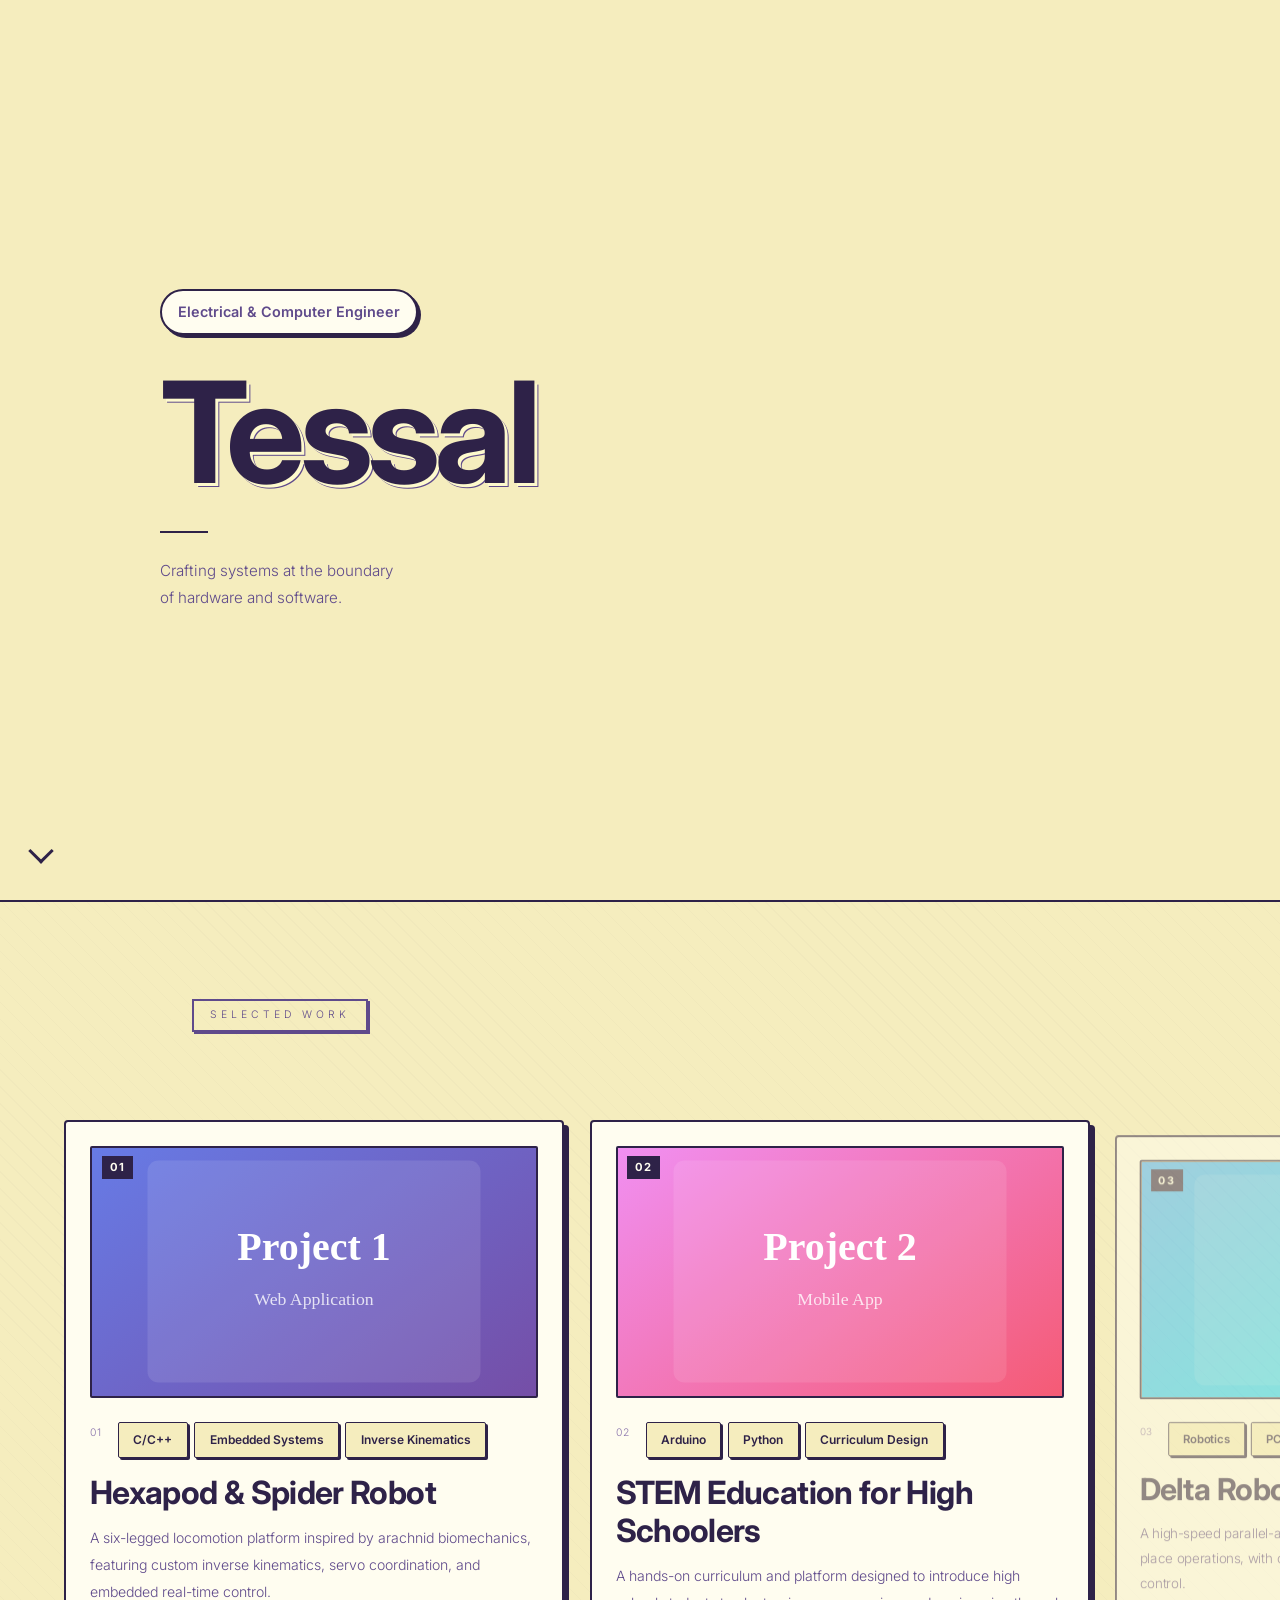
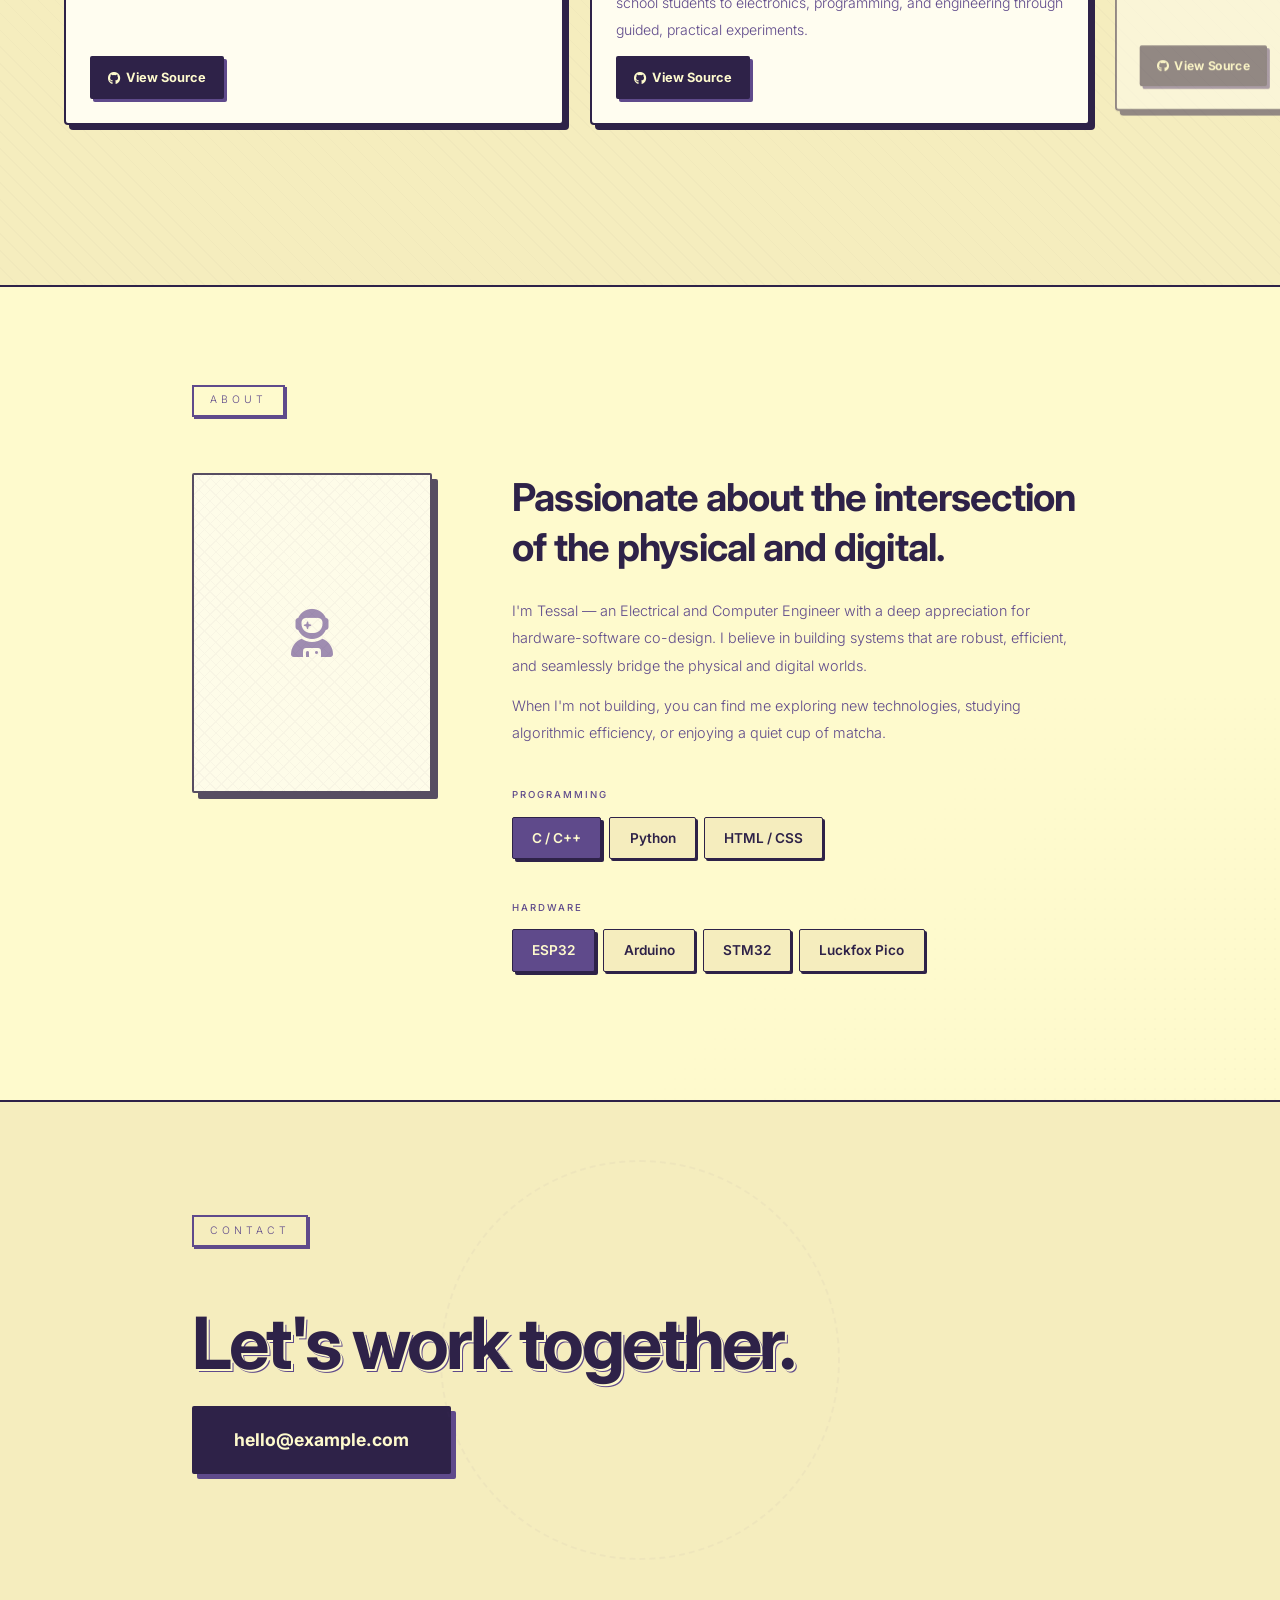
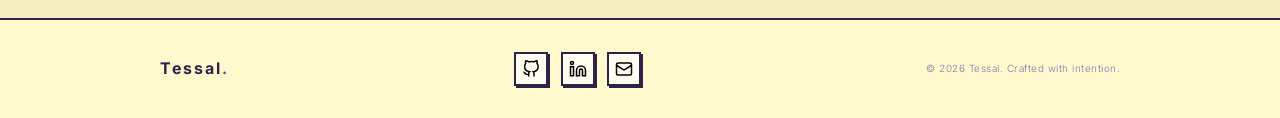
==== commit 91b14080: "Add SVG files for projects with gradient backgrounds and text labels - Created project-1.svg with a " ====
--- a/index.html
+++ b/index.html
@@ -55,10 +55,7 @@
             <article class="work-item">
                 <!-- Image panel left -->
                 <div class="work-image" data-index="01">
-                    <!-- Drop your image here: <img src="images/hexapod.jpg" alt="Hexapod Robot"> -->
-                    <div class="work-image-placeholder">
-                        <i class="fas fa-spider"></i>
-                    </div>
+                    <img src="assets/images/projects/project-1.svg" alt="Hexapod Robot Project">
                 </div>
                 <!-- Content right -->
                 <div class="work-body">
@@ -81,9 +78,7 @@
             <!-- Project 2 -->
             <article class="work-item">
                 <div class="work-image" data-index="02">
-                    <div class="work-image-placeholder">
-                        <i class="fas fa-graduation-cap"></i>
-                    </div>
+                    <img src="assets/images/projects/project-2.svg" alt="STEM Education Project">
                 </div>
                 <div class="work-body">
                     <div class="work-header">
@@ -105,9 +100,7 @@
             <!-- Project 3 -->
             <article class="work-item">
                 <div class="work-image" data-index="03">
-                    <div class="work-image-placeholder">
-                        <i class="fas fa-cogs"></i>
-                    </div>
+                    <img src="assets/images/projects/project-3.svg" alt="Delta Robot Project">
                 </div>
                 <div class="work-body">
                     <div class="work-header">
@@ -126,27 +119,24 @@
                 </div>
             </article>
 
-            <!-- Project 4 (Dummy for testing scroll) -->
+            <!-- Project 4 -->
             <article class="work-item">
                 <div class="work-image" data-index="04">
-                    <div class="work-image-placeholder">
-                        <i class="fas fa-microchip"></i>
-                    </div>
+                    <img src="assets/images/projects/ppg_analyzer_home.png" alt="PPG Analyzer Project">
                 </div>
                 <div class="work-body">
                     <div class="work-header">
                         <span class="work-index">04</span>
                         <div class="work-tags">
-                            <span>FPGA</span><span>Verilog</span><span>DSP</span>
-                        </div>
-                    </div>
-                    <h2 class="work-title">Audio Synthesizer</h2>
-                    <p class="work-desc">
-                        A custom digital synthesizer architecture implemented on an FPGA,
-                        featuring multiple oscillator shapes, hardware envelope generators,
-                        and real-time MIDI input mapping.
-                    </p>
-                    <a href="#" class="work-link"><i class="fab fa-github"></i> View Source</a>
+                            <span>DSP</span><span>PPG</span><span>Signal Processing</span>
+                        </div>
+                    </div>
+                    <h2 class="work-title">DSP-PPG</h2>
+                    <p class="work-desc">
+                        A digital signal processing project focused on photoplethysmography (PPG),
+                        including signal handling and analysis for physiological data workflows.
+                    </p>
+                    <a href="https://github.com/tessal-hub/DSP-PPG" class="work-link"><i class="fab fa-github"></i> View Source</a>
                 </div>
             </article>
         </div>
@@ -221,9 +211,9 @@
         <div class="footer-inner">
             <span class="footer-logo">Tessal<span>.</span></span>
             <div class="social-links">
-                <a href="#" aria-label="GitHub"><i class="fab fa-github"></i></a>
-                <a href="#" aria-label="LinkedIn"><i class="fab fa-linkedin-in"></i></a>
-                <a href="#" aria-label="Twitter"><i class="fab fa-twitter"></i></a>
+                <a href="#" aria-label="GitHub"><img src="assets/images/icons/github.svg" alt="GitHub" class="social-icon"></a>
+                <a href="#" aria-label="LinkedIn"><img src="assets/images/icons/linkedin.svg" alt="LinkedIn" class="social-icon"></a>
+                <a href="mailto:hello@example.com" aria-label="Email"><img src="assets/images/icons/mail.svg" alt="Email" class="social-icon"></a>
             </div>
             <p>&copy; 2026 Tessal. Crafted with intention.</p>
         </div>
@@ -231,4 +221,4 @@
 
     <script src="script.js"></script>
 </body>
-</html>+</html>
--- a/styles.css
+++ b/styles.css
@@ -946,6 +946,12 @@
     transition: all 0.2s ease;
     background: var(--bg-card);
 }
+.social-icon {
+    width: 18px;
+    height: 18px;
+    stroke: var(--ink);
+    fill: none;
+}
 .social-links a:hover {
     color: var(--bg-warm);
     background: var(--accent);
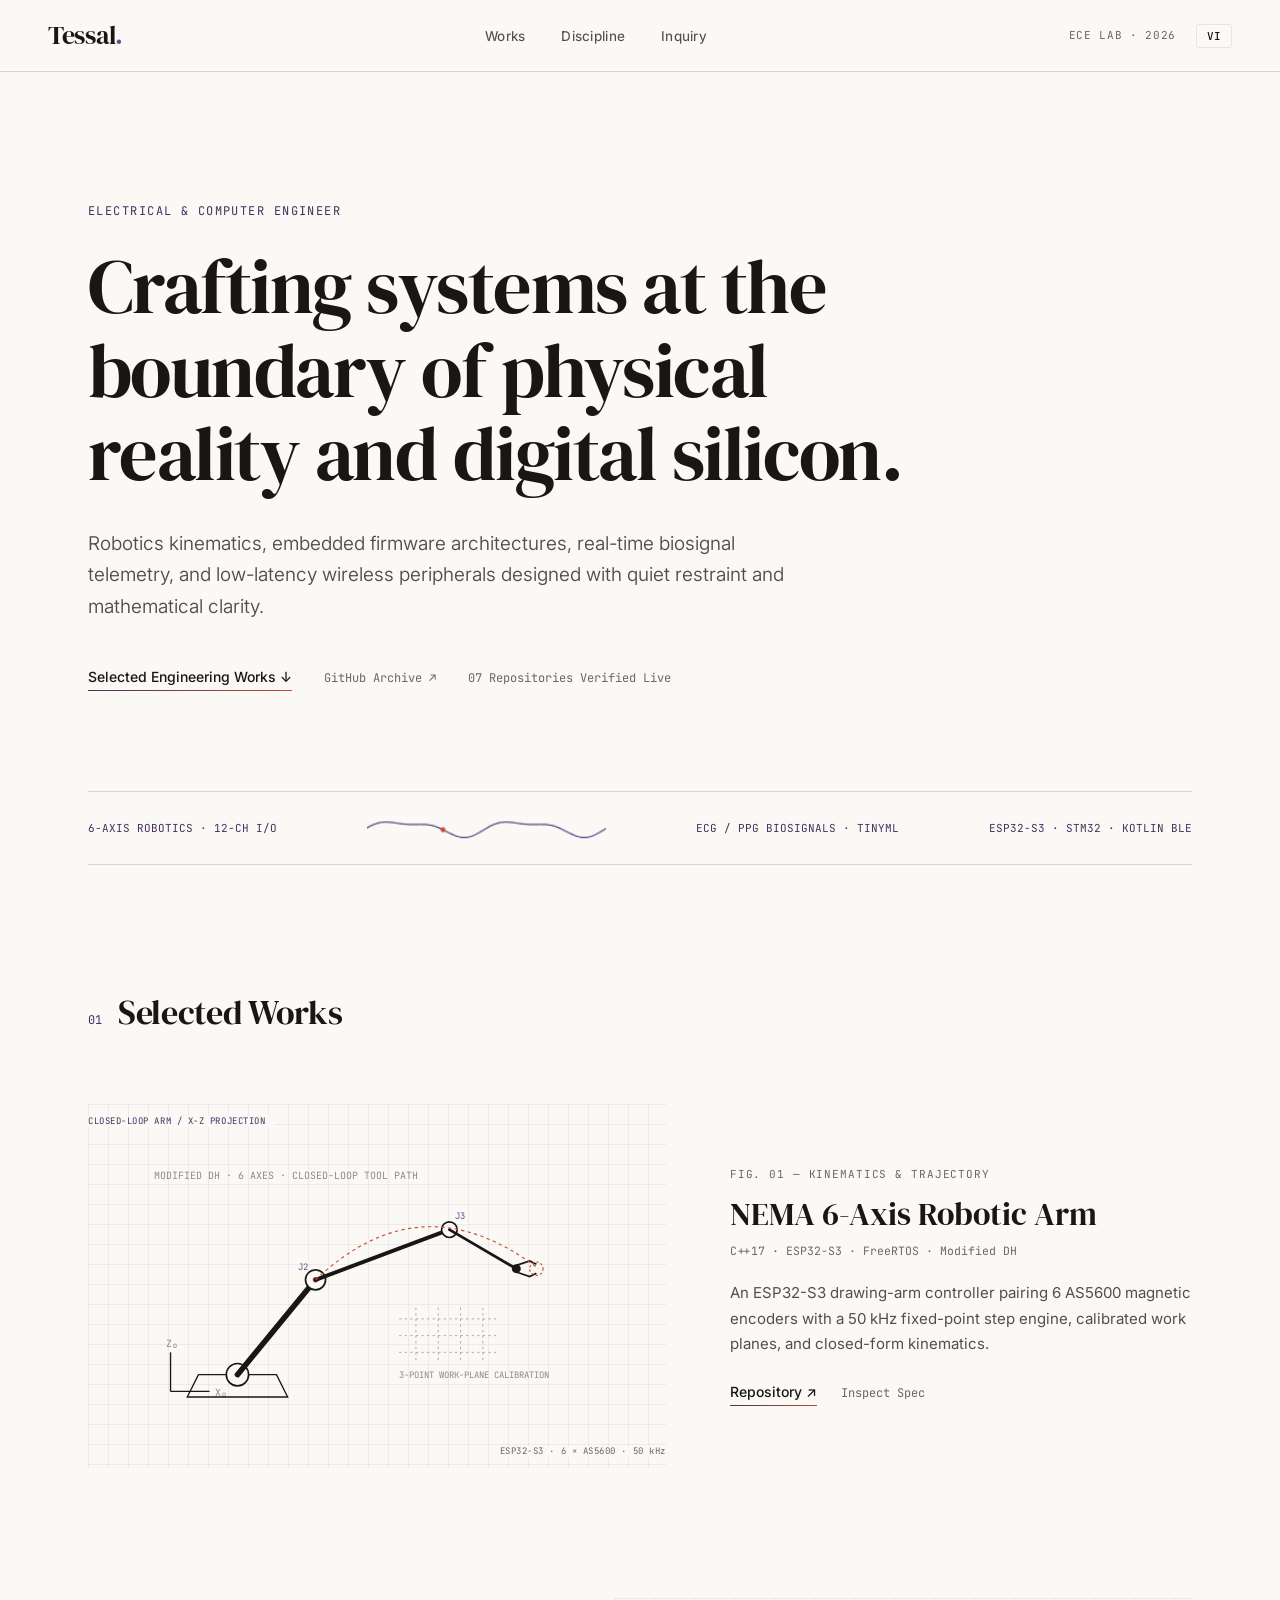
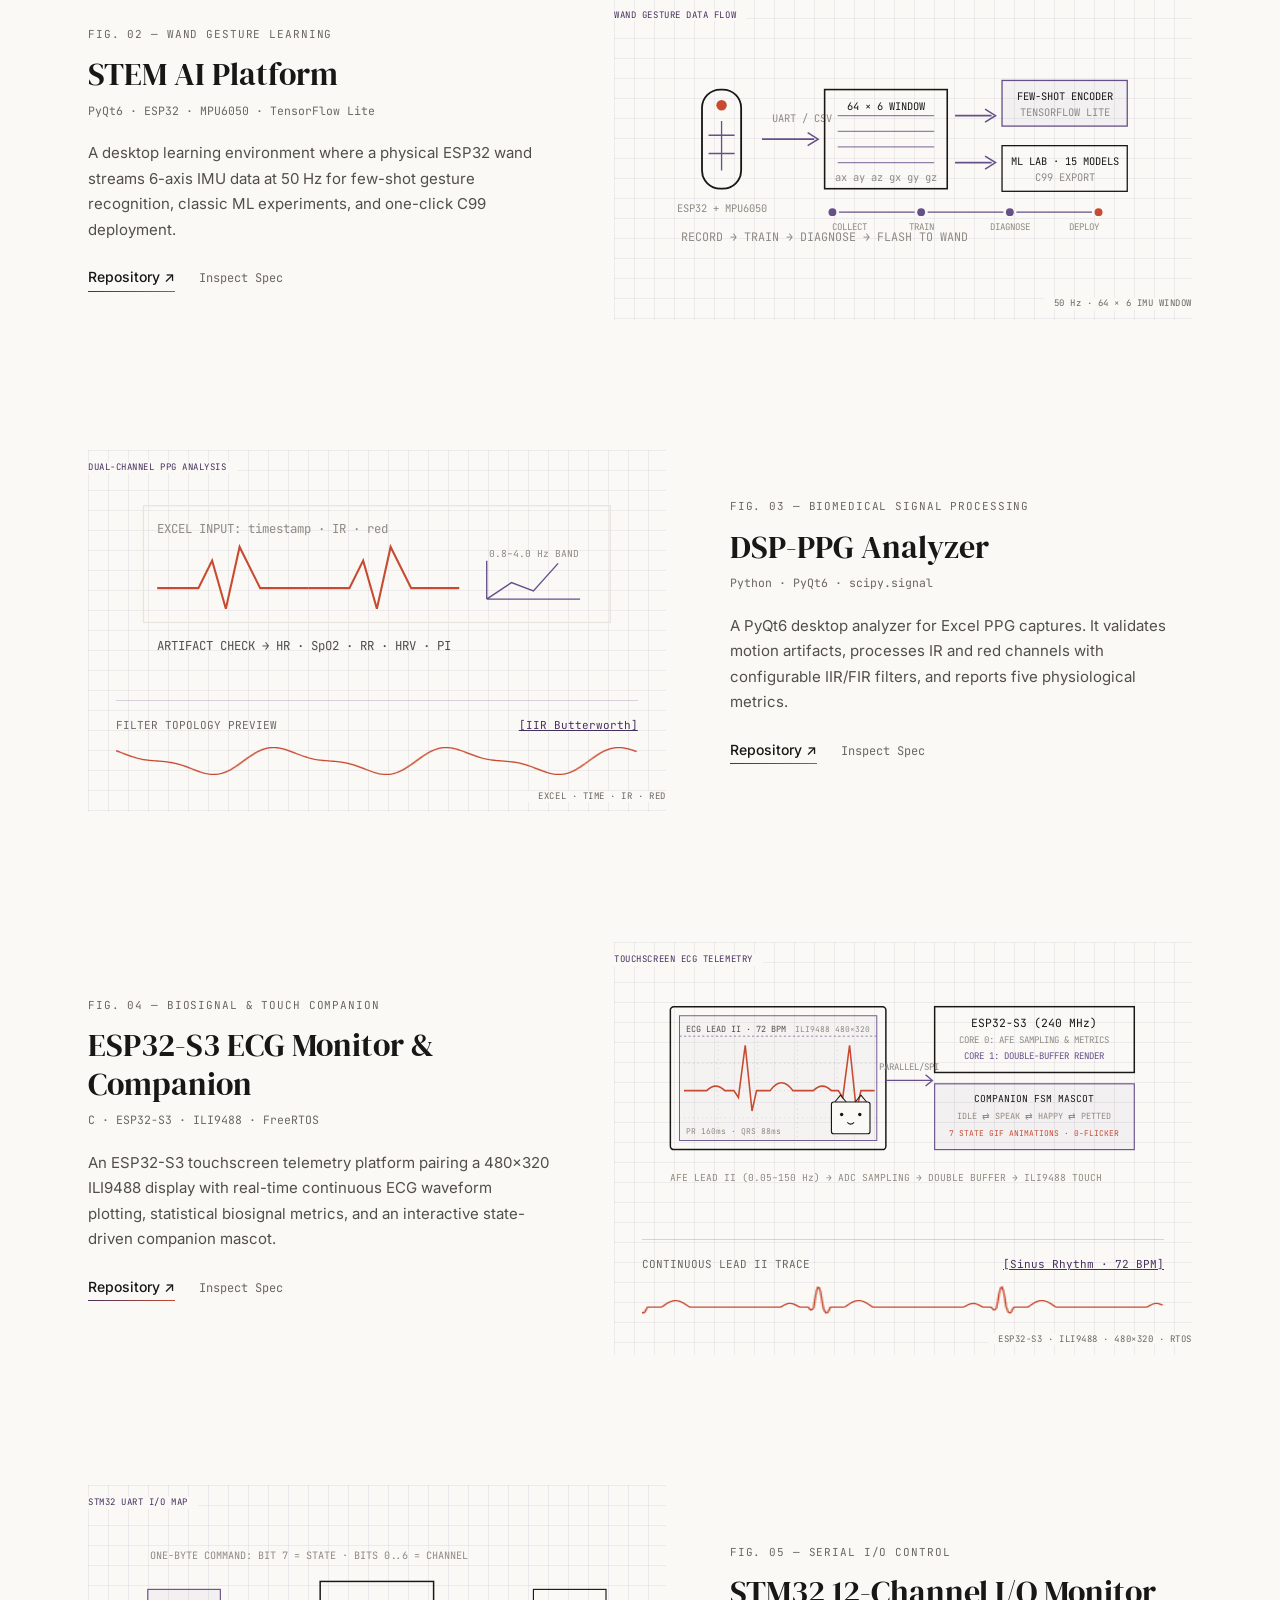
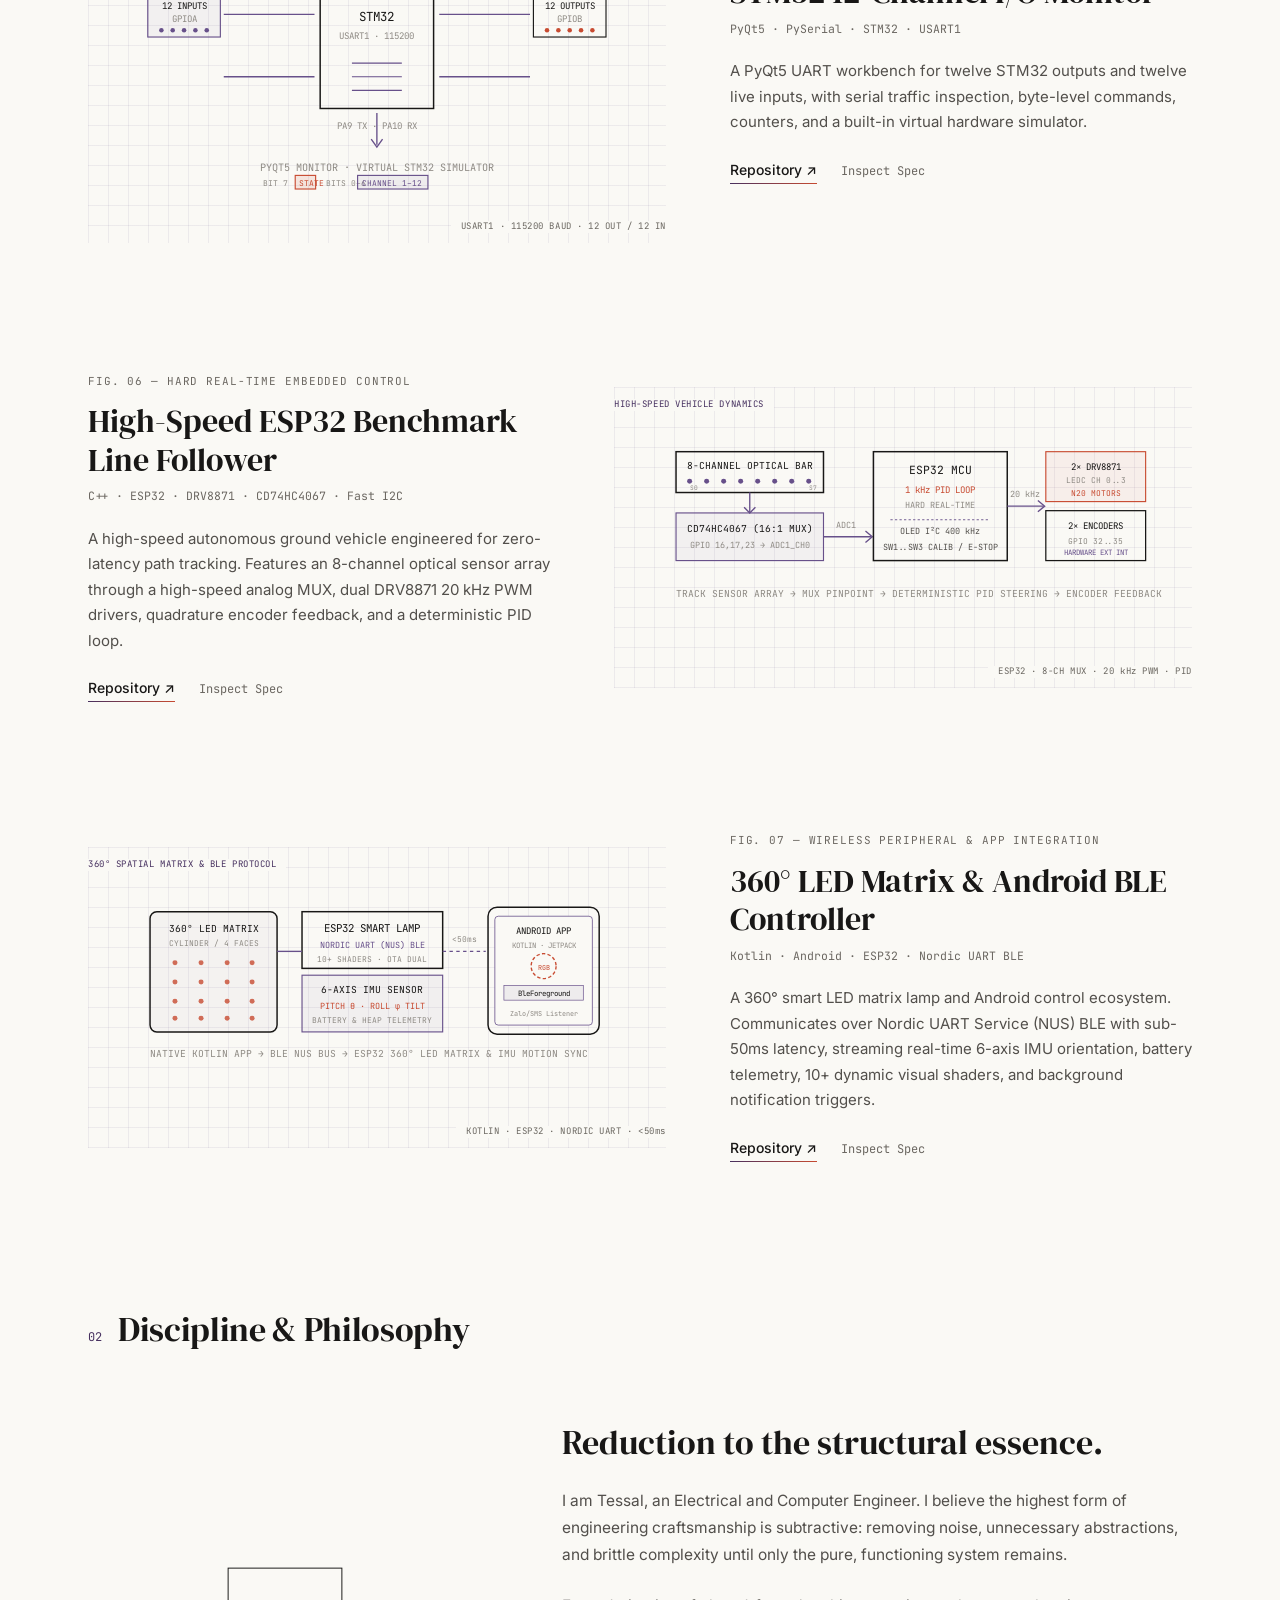
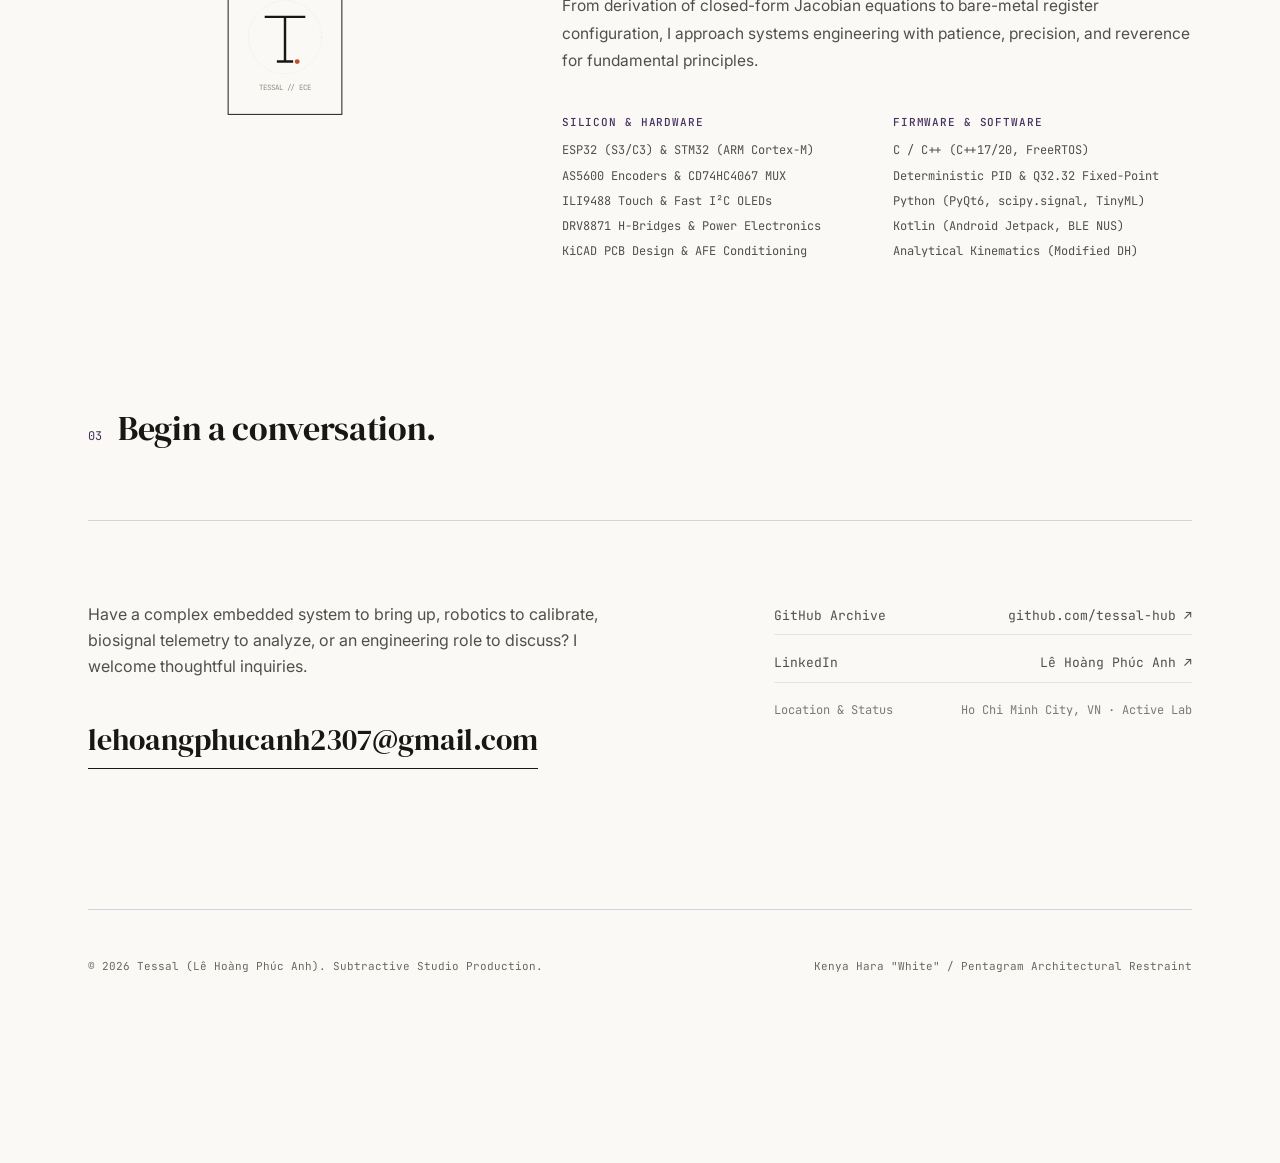
==== commit b7fdaedd: "Add .gitignore and README.md for project setup and documentation - Created .gitignore to exclude bui" ====
--- a/index.html
+++ b/index.html
@@ -2,223 +2,554 @@
 <html lang="en">
 <head>
     <meta charset="UTF-8">
-    <meta name="viewport" content="width=device-width, initial-scale=1.0">
-    <title>Tessal — Electrical & Computer Engineer</title>
-    <meta name="description" content="Portfolio of Tessal, an Electrical & Computer Engineer crafting elegant hardware-software solutions.">
-    <!-- Google Fonts -->
+    <meta name="viewport" content="width=device-width, initial-scale=1.0, viewport-fit=cover">
+    <title>Tessal — Electrical &amp; Computer Engineer</title>
+    <meta name="description" content="Portfolio of Tessal, an Electrical &amp; Computer Engineer crafting systems at the boundary of physical reality and digital silicon.">
+    <!-- Google Fonts Preconnect -->
     <link rel="preconnect" href="https://fonts.googleapis.com">
     <link rel="preconnect" href="https://fonts.gstatic.com" crossorigin>
-    <link href="https://fonts.googleapis.com/css2?family=Inter:wght@300;400;500;600;700&family=JetBrains+Mono:wght@400&display=swap" rel="stylesheet">
-    <!-- Font Awesome -->
-    <link rel="stylesheet" href="https://cdnjs.cloudflare.com/ajax/libs/font-awesome/6.4.0/css/all.min.css">
-    <!-- Custom CSS -->
+    <link href="https://fonts.googleapis.com/css2?family=DM+Serif+Display:ital@0;1&family=Inter:wght@300;400;500;600&family=JetBrains+Mono:wght@400;500&display=swap" rel="stylesheet">
+    <!-- Subtractive Studio CSS -->
     <link rel="stylesheet" href="styles.css">
 </head>
 <body>
 
-    <!-- ── HERO ─────────────────────────────────────────────── -->
-    <!-- Visible immediately. No blank-page surprise. -->
-    <section id="home" class="hero">
-        <div class="hero-inner">
-            <span class="hero-tag">Electrical &amp; Computer Engineer</span>
-            <h1 class="hero-name">Tessal</h1>
-            <div class="hero-line hero-line-anim"></div>
-            <p class="hero-sub">Crafting systems at the boundary<br>of hardware and software.</p>
+    <!-- Accessible Skip Navigation -->
+    <a href="#main-content" class="skip-link" data-i18n="skip">Skip to main content</a>
+    <div class="scroll-progress" id="progressBar" aria-hidden="true"></div>
+
+    <!-- ── MINIMAL TOP BAR ── -->
+    <header class="sub-nav" role="banner">
+        <a href="#home" class="nav-logo" aria-label="Tessal Home">Tessal<span>.</span></a>
+        <nav aria-label="Primary site navigation">
+            <ul class="nav-menu">
+                <li><a href="#works" data-i18n="nav.works">Works</a></li>
+                <li><a href="#studio" data-i18n="nav.discipline">Discipline</a></li>
+                <li><a href="#inquiry" data-i18n="nav.inquiry">Inquiry</a></li>
+            </ul>
+        </nav>
+        <div class="nav-actions">
+            <span class="nav-meta" data-i18n="nav.meta">ECE LAB · 2026</span>
+            <button id="langToggle" class="lang-toggle-btn" aria-label="Switch language to Vietnamese">VI</button>
         </div>
-
-        <!-- Decorative illustration panel — right side of hero -->
-        <div class="hero-art" aria-hidden="true">
-            <div class="hero-art-frame">
-                <!-- Morphing enso / abstract shape -->
-                <div class="enso-wrap">
-                    <div class="enso"></div>
-                    <div class="enso enso--inner"></div>
-                </div>
-                <!-- Circuit-like grid dots -->
-                <div class="dot-grid"></div>
+    </header>
+
+    <!-- ── PAGE CONTAINER ── -->
+    <div class="page-container">
+        <main id="main-content">
+            <!-- ── HERO SECTION ── -->
+            <section id="home" class="sub-hero">
+                <span class="hero-tag" data-i18n="hero.tag">Electrical &amp; Computer Engineer</span>
+                <h1 class="hero-title" data-i18n="hero.title">Crafting systems at the boundary of physical reality and digital silicon.</h1>
+                <p class="hero-lead" data-i18n="hero.lead">
+                    Robotics kinematics, embedded firmware architectures, real-time biosignal telemetry, and low-latency wireless peripherals designed with quiet restraint and mathematical clarity.
+                </p>
+                <div class="hero-links">
+                    <a href="#works" class="link-text" data-i18n="hero.works">Selected Engineering Works ↓</a>
+                    <a href="https://github.com/tessal-hub" target="_blank" rel="noopener noreferrer" class="link-ghost" data-i18n="hero.github">GitHub Archive ↗</a>
+                    <span class="link-ghost" data-i18n="hero.status">07 Repositories Verified Live</span>
+                </div>
+            </section>
+
+            <!-- ── HARMONIC TELEMETRY STRIP ── -->
+            <div class="sub-telemetry-strip" role="region" aria-label="Laboratory telemetry status">
+                <span data-i18n="telemetry.left">6-AXIS ROBOTICS · 12-CH I/O</span>
+                <canvas id="telemetryScope" class="sub-telemetry-scope" width="220" height="32" aria-label="Harmonic oscilloscope telemetry"></canvas>
+                <span data-i18n="telemetry.center">ECG / PPG BIOSIGNALS · TINYML</span>
+                <span data-i18n="telemetry.right">ESP32-S3 · STM32 · KOTLIN BLE</span>
             </div>
+
+            <!-- ── SELECTED WORKS FOLIO ── -->
+            <section id="works">
+                <div class="section-label">
+                    <span class="section-index">01</span>
+                    <h2 class="section-heading" data-i18n="sec.works">Selected Works</h2>
+                </div>
+
+                <div class="folio-list">
+                    <!-- Plate 01: Robotic Arm -->
+                    <article class="folio-item">
+                        <div class="folio-drawing" data-plate="CLOSED-LOOP ARM / X-Z PROJECTION" data-ref="ESP32-S3 · 6 × AS5600 · 50 kHz">
+                            <svg class="drawing-svg" viewBox="0 0 460 260" aria-label="6-DOF Robotic Arm kinematic vector blueprint">
+                                <!-- World Frame -->
+                                <g transform="translate(45, 220)">
+                                    <line x1="0" y1="0" x2="35" y2="0" stroke="#181716" stroke-width="1.2"/>
+                                    <line x1="0" y1="0" x2="0" y2="-35" stroke="#181716" stroke-width="1.2"/>
+                                    <text x="40" y="4" font-family="JetBrains Mono" font-size="9" fill="#8E8A84">X₀</text>
+                                    <text x="-4" y="-40" font-family="JetBrains Mono" font-size="9" fill="#8E8A84">Z₀</text>
+                                </g>
+                                <!-- Arm Body Links & Joints -->
+                                <path d="M 60 225 L 150 225 L 140 205 L 70 205 Z" fill="none" stroke="#181716" stroke-width="1.2"/>
+                                <circle cx="105" cy="205" r="10" fill="#FAF9F5" stroke="#181716" stroke-width="1.5"/>
+                                <line x1="105" y1="205" x2="175" y2="120" stroke="#181716" stroke-width="5" stroke-linecap="round"/>
+                                <circle cx="175" cy="120" r="9" fill="#FAF9F5" stroke="#181716" stroke-width="1.5"/>
+                                <circle cx="175" cy="120" r="2.5" fill="#C84B31"/>
+                                <text x="159" y="111" font-family="JetBrains Mono" font-size="8" fill="#67508a">J2</text>
+                                <line x1="175" y1="120" x2="295" y2="75" stroke="#181716" stroke-width="3.5" stroke-linecap="round"/>
+                                <circle cx="295" cy="75" r="7" fill="#FAF9F5" stroke="#181716" stroke-width="1.5"/>
+                                <text x="300" y="65" font-family="JetBrains Mono" font-size="8" fill="#67508a">J3</text>
+                                <line x1="295" y1="75" x2="355" y2="110" stroke="#181716" stroke-width="2.5" stroke-linecap="round"/>
+                                <!-- End Effector Gripper -->
+                                <g transform="translate(355, 110)">
+                                    <circle cx="0" cy="0" r="4" fill="#181716"/>
+                                    <path d="M 0 -3 L 12 -7 L 18 -4 M 0 3 L 12 7 L 18 4" fill="none" stroke="#181716" stroke-width="1.5"/>
+                                    <circle cx="18" cy="0" r="6" fill="none" stroke="#C84B31" stroke-width="1" stroke-dasharray="2,2"/>
+                                </g>
+                                <g opacity=".65" stroke="#67508a" stroke-width=".7" stroke-dasharray="2 3">
+                                    <path d="M250 155h90M250 170h90M250 185h90"/><path d="M265 145v50M285 145v50M305 145v50M325 145v50"/>
+                                </g>
+                                <text x="250" y="208" font-family="JetBrains Mono" font-size="8" fill="#8E8A84">3-POINT WORK-PLANE CALIBRATION</text>
+                                <path d="M 175 120 Q 270 30 375 110" fill="none" stroke="#C84B31" stroke-width="1" stroke-dasharray="3,3"/>
+                                <text x="30" y="30" font-family="JetBrains Mono" font-size="9" fill="#8E8A84">MODIFIED DH · 6 AXES · CLOSED-LOOP TOOL PATH</text>
+                            </svg>
+                        </div>
+                        <div class="folio-details">
+                            <span class="folio-fig" data-i18n="p.arm.fig">FIG. 01 — KINEMATICS &amp; TRAJECTORY</span>
+                            <h3 class="folio-title" data-i18n="p.arm.title">NEMA 6-Axis Robotic Arm</h3>
+                            <div class="folio-tags" data-i18n="p.arm.tags">C++17 · ESP32-S3 · FreeRTOS · Modified DH</div>
+                            <p class="folio-desc" data-i18n="p.arm.desc">
+                                An ESP32-S3 drawing-arm controller pairing 6 AS5600 magnetic encoders with a 50 kHz fixed-point step engine, calibrated work planes, and closed-form kinematics.
+                            </p>
+                            <div class="folio-actions">
+                                <a href="https://github.com/tessal-hub/robotic_arm" target="_blank" rel="noopener noreferrer" class="link-text" data-i18n="action.repo">Repository ↗</a>
+                                <button type="button" class="link-ghost" onclick="showSubSpec('arm')" data-i18n="action.spec">Inspect Spec</button>
+                            </div>
+                        </div>
+                    </article>
+
+                    <!-- Plate 02: STEM AI Platform -->
+                    <article class="folio-item reverse">
+                        <div class="folio-drawing" data-plate="WAND GESTURE DATA FLOW" data-ref="50 Hz · 64 × 6 IMU WINDOW">
+                            <svg class="drawing-svg" viewBox="0 0 400 190" aria-label="STEM AI wand gesture data flow">
+                                <g transform="translate(26, 38)">
+                                    <rect x="20" y="0" width="30" height="76" rx="14" fill="none" stroke="#181716" stroke-width="1.4"/>
+                                    <circle cx="35" cy="12" r="4" fill="#C84B31"/>
+                                    <path d="M35 24v38 M25 35h20 M25 49h20" stroke="#67508a" stroke-width="1"/>
+                                    <text x="35" y="94" text-anchor="middle" font-family="JetBrains Mono" font-size="8" fill="#8E8A84">ESP32 + MPU6050</text>
+                                </g>
+                                <path d="M92 76H132" stroke="#67508a" stroke-width="1.2"/><path d="M127 71l8 5-8 5" fill="none" stroke="#67508a" stroke-width="1.2"/>
+                                <text x="100" y="63" font-family="JetBrains Mono" font-size="8" fill="#8E8A84">UART / CSV</text>
+                                <g transform="translate(140, 38)">
+                                    <rect width="94" height="76" fill="none" stroke="#181716" stroke-width="1.2"/>
+                                    <path d="M10 20h74M10 32h74M10 44h74M10 56h74" stroke="#67508a" stroke-width="1" opacity=".7"/>
+                                    <text x="47" y="16" text-anchor="middle" font-family="JetBrains Mono" font-size="8" fill="#181716">64 × 6 WINDOW</text>
+                                    <text x="47" y="70" text-anchor="middle" font-family="JetBrains Mono" font-size="8" fill="#8E8A84">ax ay az gx gy gz</text>
+                                </g>
+                                <path d="M240 58h28M240 94h28" stroke="#67508a" stroke-width="1.2"/><path d="M263 53l8 5-8 5M263 89l8 5-8 5" fill="none" stroke="#67508a" stroke-width="1.2"/>
+                                <g transform="translate(276, 31)">
+                                    <rect width="96" height="35" fill="rgba(103,80,138,.05)" stroke="#67508a" stroke-width="1"/>
+                                    <text x="48" y="15" text-anchor="middle" font-family="JetBrains Mono" font-size="8" fill="#181716">FEW-SHOT ENCODER</text>
+                                    <text x="48" y="27" text-anchor="middle" font-family="JetBrains Mono" font-size="8" fill="#8E8A84">TENSORFLOW LITE</text>
+                                    <rect y="50" width="96" height="35" fill="none" stroke="#181716" stroke-width="1"/>
+                                    <text x="48" y="65" text-anchor="middle" font-family="JetBrains Mono" font-size="8" fill="#181716">ML LAB · 15 MODELS</text>
+                                    <text x="48" y="77" text-anchor="middle" font-family="JetBrains Mono" font-size="8" fill="#8E8A84">C99 EXPORT</text>
+                                </g>
+                                <g transform="translate(146,132)">
+                                    <circle cx="0" cy="0" r="3" fill="#67508a"/><circle cx="68" cy="0" r="3" fill="#67508a"/><circle cx="136" cy="0" r="3" fill="#67508a"/><circle cx="204" cy="0" r="3" fill="#C84B31"/>
+                                    <path d="M5 0h58M73 0h58M141 0h58" stroke="#67508a" stroke-width="1"/>
+                                    <text x="0" y="14" font-family="JetBrains Mono" font-size="7" fill="#8E8A84">COLLECT</text><text x="68" y="14" text-anchor="middle" font-family="JetBrains Mono" font-size="7" fill="#8E8A84">TRAIN</text><text x="136" y="14" text-anchor="middle" font-family="JetBrains Mono" font-size="7" fill="#8E8A84">DIAGNOSE</text><text x="204" y="14" text-anchor="end" font-family="JetBrains Mono" font-size="7" fill="#8E8A84">DEPLOY</text>
+                                </g>
+                                <text x="30" y="154" font-family="JetBrains Mono" font-size="9" fill="#8E8A84">RECORD → TRAIN → DIAGNOSE → FLASH TO WAND</text>
+                            </svg>
+                        </div>
+                        <div class="folio-details">
+                            <span class="folio-fig" data-i18n="p.ai.fig">FIG. 02 — WAND GESTURE LEARNING</span>
+                            <h3 class="folio-title" data-i18n="p.ai.title">STEM AI Platform</h3>
+                            <div class="folio-tags" data-i18n="p.ai.tags">PyQt6 · ESP32 · MPU6050 · TensorFlow Lite</div>
+                            <p class="folio-desc" data-i18n="p.ai.desc">
+                                A desktop learning environment where a physical ESP32 wand streams 6-axis IMU data at 50 Hz for few-shot gesture recognition, classic ML experiments, and one-click C99 deployment.
+                            </p>
+                            <div class="folio-actions">
+                                <a href="https://github.com/tessal-hub/stem_ai" target="_blank" rel="noopener noreferrer" class="link-text" data-i18n="action.repo">Repository ↗</a>
+                                <button type="button" class="link-ghost" onclick="showSubSpec('ai')" data-i18n="action.spec">Inspect Spec</button>
+                            </div>
+                        </div>
+                    </article>
+
+                    <!-- Plate 03: DSP-PPG Analyzer -->
+                    <article class="folio-item">
+                        <div class="folio-drawing" data-plate="DUAL-CHANNEL PPG ANALYSIS" data-ref="EXCEL · TIME · IR · RED" style="flex-direction:column; align-items:stretch;">
+                            <svg viewBox="0 0 380 140" style="width:100%; height:auto;" aria-label="PPG bandpass filter diagram">
+                                <rect x="20" y="10" width="340" height="85" fill="none" stroke="#E8E5DF" stroke-width="1"/>
+                                <path d="M 30 70 L 60 70 L 70 50 L 80 85 L 90 40 L 105 70 L 140 70" fill="none" stroke="#C84B31" stroke-width="1.5"/>
+                                <path d="M 140 70 L 170 70 L 180 50 L 190 85 L 200 40 L 215 70 L 250 70" fill="none" stroke="#C84B31" stroke-width="1.5"/>
+                                <text x="30" y="30" font-family="JetBrains Mono" font-size="9" fill="#8E8A84">EXCEL INPUT: timestamp · IR · red</text>
+                                <path d="M270 78h68M270 78v-28M270 78l18-12 16 6 18-20" fill="none" stroke="#67508a" stroke-width="1"/>
+                                <text x="272" y="47" font-family="JetBrains Mono" font-size="7" fill="#8E8A84">0.8–4.0 Hz BAND</text>
+                                <text x="30" y="115" font-family="JetBrains Mono" font-size="9" fill="#524F4B">ARTIFACT CHECK → HR · SpO2 · RR · HRV · PI</text>
+                            </svg>
+                            <div class="dsp-wave-wrap">
+                                <div class="dsp-wave-header">
+                                    <span>FILTER TOPOLOGY PREVIEW</span>
+                                    <button type="button" class="dsp-toggle-text" id="subDspBtn" onclick="toggleSubDsp()" data-i18n="dsp.filtered">[IIR Butterworth]</button>
+                                </div>
+                                <canvas id="subPpgCanvas" class="dsp-clean-canvas" width="380" height="38" aria-label="IIR and FIR filter topology preview"></canvas>
+                            </div>
+                        </div>
+                        <div class="folio-details">
+                            <span class="folio-fig" data-i18n="p.dsp.fig">FIG. 03 — BIOMEDICAL SIGNAL PROCESSING</span>
+                            <h3 class="folio-title" data-i18n="p.dsp.title">DSP-PPG Analyzer</h3>
+                            <div class="folio-tags" data-i18n="p.dsp.tags">Python · PyQt6 · scipy.signal</div>
+                            <p class="folio-desc" data-i18n="p.dsp.desc">
+                                A PyQt6 desktop analyzer for Excel PPG captures. It validates motion artifacts, processes IR and red channels with configurable IIR/FIR filters, and reports five physiological metrics.
+                            </p>
+                            <div class="folio-actions">
+                                <a href="https://github.com/tessal-hub/DSP-PPG" target="_blank" rel="noopener noreferrer" class="link-text" data-i18n="action.repo">Repository ↗</a>
+                                <button type="button" class="link-ghost" onclick="showSubSpec('dsp')" data-i18n="action.spec">Inspect Spec</button>
+                            </div>
+                        </div>
+                    </article>
+
+                    <!-- Plate 04: ESP32-S3 ECG Monitor & Companion -->
+                    <article class="folio-item reverse">
+                        <div class="folio-drawing" data-plate="TOUCHSCREEN ECG TELEMETRY" data-ref="ESP32-S3 · ILI9488 · 480×320 · RTOS" style="flex-direction:column; align-items:stretch;">
+                            <svg class="drawing-svg" viewBox="0 0 460 210" aria-label="ESP32-S3 Touchscreen ECG Monitor and Companion topology">
+                                <!-- Touchscreen display bezel -->
+                                <g transform="translate(25, 20)">
+                                    <rect x="0" y="0" width="190" height="126" rx="3" fill="none" stroke="#181716" stroke-width="1.3"/>
+                                    <rect x="8" y="8" width="174" height="110" fill="rgba(103,80,138,.03)" stroke="#67508a" stroke-width="0.8"/>
+                                    <!-- Screen Header -->
+                                    <text x="14" y="22" font-family="JetBrains Mono" font-size="7.5" fill="#524F4B">ECG LEAD II · 72 BPM</text>
+                                    <text x="176" y="22" text-anchor="end" font-family="JetBrains Mono" font-size="7" fill="#8E8A84">ILI9488 480×320</text>
+                                    <line x1="8" y1="26" x2="182" y2="26" stroke="#67508a" stroke-width="0.6" stroke-dasharray="2,2"/>
+                                    <!-- Background grid on display -->
+                                    <g stroke="#67508a" stroke-width="0.4" stroke-dasharray="1 3" opacity="0.4">
+                                        <line x1="8" y1="50" x2="182" y2="50"/><line x1="8" y1="74" x2="182" y2="74"/><line x1="8" y1="98" x2="182" y2="98"/>
+                                        <line x1="42" y1="26" x2="42" y2="118"/><line x1="77" y1="26" x2="77" y2="118"/><line x1="112" y1="26" x2="112" y2="118"/><line x1="147" y1="26" x2="147" y2="118"/>
+                                    </g>
+                                    <!-- ECG P-Q-R-S-T vector waveform -->
+                                    <path d="M 12 74 L 32 74 Q 40 66 48 74 L 56 74 L 60 80 L 66 34 L 72 92 L 76 74 L 88 74 Q 98 60 108 74 L 126 74 Q 134 66 142 74 L 148 74 L 152 80 L 158 34 L 164 92 L 168 74 L 180 74" fill="none" stroke="#C84B31" stroke-width="1.4"/>
+                                    <!-- Mascot companion wireframe avatar in corner -->
+                                    <g transform="translate(142, 84)">
+                                        <rect x="0" y="0" width="34" height="28" rx="2" fill="#FAF9F5" stroke="#181716" stroke-width="1"/>
+                                        <circle cx="9" cy="11" r="1.5" fill="#181716"/><circle cx="25" cy="11" r="1.5" fill="#181716"/>
+                                        <path d="M 14 18 Q 17 21 20 18" fill="none" stroke="#181716" stroke-width="0.9"/>
+                                        <!-- Cat ears -->
+                                        <path d="M 3 0 L 8 -6 L 13 0 M 21 0 L 26 -6 L 31 0" fill="none" stroke="#181716" stroke-width="0.9"/>
+                                    </g>
+                                    <text x="14" y="112" font-family="JetBrains Mono" font-size="7" fill="#8E8A84">PR 160ms · QRS 88ms</text>
+                                </g>
+                                <!-- Interconnect Buses -->
+                                <path d="M 215 85 H 255" stroke="#67508a" stroke-width="1.2"/><path d="M 250 80 l 6 5 -6 5" fill="none" stroke="#67508a" stroke-width="1.2"/>
+                                <text x="235" y="76" font-family="JetBrains Mono" font-size="8" fill="#8E8A84" text-anchor="middle">PARALLEL/SPI</text>
+                                <!-- Right side: MCU Architecture -->
+                                <g transform="translate(258, 20)">
+                                    <rect width="176" height="58" fill="none" stroke="#181716" stroke-width="1.3"/>
+                                    <text x="88" y="18" text-anchor="middle" font-family="JetBrains Mono" font-size="10" fill="#181716">ESP32-S3 (240 MHz)</text>
+                                    <text x="88" y="32" text-anchor="middle" font-family="JetBrains Mono" font-size="8" fill="#8E8A84">CORE 0: AFE SAMPLING &amp; METRICS</text>
+                                    <text x="88" y="46" text-anchor="middle" font-family="JetBrains Mono" font-size="8" fill="#67508a">CORE 1: DOUBLE-BUFFER RENDER</text>
+                                    <rect y="68" width="176" height="58" fill="rgba(103,80,138,.05)" stroke="#67508a" stroke-width="1"/>
+                                    <text x="88" y="84" text-anchor="middle" font-family="JetBrains Mono" font-size="8.5" fill="#181716">COMPANION FSM MASCOT</text>
+                                    <text x="88" y="99" text-anchor="middle" font-family="JetBrains Mono" font-size="7.5" fill="#8E8A84">IDLE ⇄ SPEAK ⇄ HAPPY ⇄ PETTED</text>
+                                    <text x="88" y="114" text-anchor="middle" font-family="JetBrains Mono" font-size="7" fill="#C84B31">7 STATE GIF ANIMATIONS · 0-FLICKER</text>
+                                </g>
+                                <!-- Bottom line -->
+                                <text x="25" y="174" font-family="JetBrains Mono" font-size="8.5" fill="#8E8A84">AFE LEAD II (0.05–150 Hz) → ADC SAMPLING → DOUBLE BUFFER → ILI9488 TOUCH</text>
+                            </svg>
+                            <div class="ecg-wave-wrap">
+                                <div class="ecg-wave-header">
+                                    <span>CONTINUOUS LEAD II TRACE</span>
+                                    <button type="button" class="ecg-toggle-text" id="subEcgBtn" onclick="toggleSubEcg()" data-i18n="ecg.sinus">[Sinus Rhythm · 72 BPM]</button>
+                                </div>
+                                <canvas id="subEcgCanvas" class="ecg-clean-canvas" width="380" height="42" aria-label="Continuous ECG Lead II telemetry preview"></canvas>
+                            </div>
+                        </div>
+                        <div class="folio-details">
+                            <span class="folio-fig" data-i18n="p.ecg.fig">FIG. 04 — BIOSIGNAL &amp; TOUCH COMPANION</span>
+                            <h3 class="folio-title" data-i18n="p.ecg.title">ESP32-S3 ECG Monitor &amp; Companion</h3>
+                            <div class="folio-tags" data-i18n="p.ecg.tags">C · ESP32-S3 · ILI9488 · FreeRTOS</div>
+                            <p class="folio-desc" data-i18n="p.ecg.desc">
+                                An ESP32-S3 touchscreen telemetry platform pairing a 480×320 ILI9488 display with real-time continuous ECG waveform plotting, statistical biosignal metrics, and an interactive state-driven companion mascot.
+                            </p>
+                            <div class="folio-actions">
+                                <a href="https://github.com/tessal-hub/ecg_monitor" target="_blank" rel="noopener noreferrer" class="link-text" data-i18n="action.repo">Repository ↗</a>
+                                <button type="button" class="link-ghost" onclick="showSubSpec('ecg')" data-i18n="action.spec">Inspect Spec</button>
+                            </div>
+                        </div>
+                    </article>
+
+                    <!-- Plate 05: STM32 UART I/O Monitor -->
+                    <article class="folio-item">
+                        <div class="folio-drawing" data-plate="STM32 UART I/O MAP" data-ref="USART1 · 115200 BAUD · 12 OUT / 12 IN">
+                            <svg class="drawing-svg" viewBox="0 0 460 250" aria-label="STM32 twelve channel UART input output map">
+                                <g transform="translate(180,48)">
+                                    <rect width="100" height="112" fill="none" stroke="#181716" stroke-width="1.3"/>
+                                    <text x="50" y="35" text-anchor="middle" font-family="JetBrains Mono" font-size="11" fill="#181716">STM32</text>
+                                    <text x="50" y="51" text-anchor="middle" font-family="JetBrains Mono" font-size="8" fill="#8E8A84">USART1 · 115200</text>
+                                    <path d="M28 72h44M28 84h44M28 96h44" stroke="#67508a" stroke-width="1"/>
+                                    <text x="50" y="130" text-anchor="middle" font-family="JetBrains Mono" font-size="8" fill="#8E8A84">PA9 TX · PA10 RX</text>
+                                </g>
+                                <path d="M175 77H95M175 132H95M285 77h80M285 132h80" stroke="#67508a" stroke-width="1.2"/>
+                                <g transform="translate(28,55)">
+                                    <rect width="64" height="42" fill="rgba(103,80,138,.05)" stroke="#67508a" stroke-width="1"/>
+                                    <text x="32" y="17" text-anchor="middle" font-family="JetBrains Mono" font-size="8" fill="#181716">12 INPUTS</text>
+                                    <text x="32" y="29" text-anchor="middle" font-family="JetBrains Mono" font-size="8" fill="#8E8A84">GPIOA</text>
+                                    <g fill="#67508a"><circle cx="12" cy="36" r="2"/><circle cx="22" cy="36" r="2"/><circle cx="32" cy="36" r="2"/><circle cx="42" cy="36" r="2"/><circle cx="52" cy="36" r="2"/></g>
+                                </g>
+                                <g transform="translate(368,55)">
+                                    <rect width="64" height="42" fill="none" stroke="#181716" stroke-width="1"/>
+                                    <text x="32" y="17" text-anchor="middle" font-family="JetBrains Mono" font-size="8" fill="#181716">12 OUTPUTS</text>
+                                    <text x="32" y="29" text-anchor="middle" font-family="JetBrains Mono" font-size="8" fill="#8E8A84">GPIOB</text>
+                                    <g fill="#C84B31"><circle cx="12" cy="36" r="2"/><circle cx="22" cy="36" r="2"/><circle cx="32" cy="36" r="2"/><circle cx="42" cy="36" r="2"/><circle cx="52" cy="36" r="2"/></g>
+                                </g>
+                                <path d="M230 164v28" stroke="#67508a" stroke-width="1.2"/><path d="M225 187l5 7 5-7" fill="none" stroke="#67508a" stroke-width="1.2"/>
+                                <text x="230" y="215" text-anchor="middle" font-family="JetBrains Mono" font-size="9" fill="#8E8A84">PYQT5 MONITOR · VIRTUAL STM32 SIMULATOR</text>
+                                <g transform="translate(130,228)" font-family="JetBrains Mono" font-size="7" fill="#8E8A84">
+                                    <text x="0" y="0">BIT 7</text><text x="55" y="0">BITS 0–6</text>
+                                    <rect x="28" y="-9" width="18" height="12" fill="rgba(200,75,49,.12)" stroke="#C84B31"/><rect x="83" y="-9" width="62" height="12" fill="rgba(103,80,138,.08)" stroke="#67508a"/>
+                                    <text x="31" y="0" fill="#C84B31">STATE</text><text x="87" y="0" fill="#67508a">CHANNEL 1–12</text>
+                                </g>
+                                <text x="30" y="28" font-family="JetBrains Mono" font-size="9" fill="#8E8A84">ONE-BYTE COMMAND: BIT 7 = STATE · BITS 0..6 = CHANNEL</text>
+                            </svg>
+                        </div>
+                        <div class="folio-details">
+                            <span class="folio-fig" data-i18n="p.hex.fig">FIG. 05 — SERIAL I/O CONTROL</span>
+                            <h3 class="folio-title" data-i18n="p.hex.title">STM32 12-Channel I/O Monitor</h3>
+                            <div class="folio-tags" data-i18n="p.hex.tags">PyQt5 · PySerial · STM32 · USART1</div>
+                            <p class="folio-desc" data-i18n="p.hex.desc">
+                                A PyQt5 UART workbench for twelve STM32 outputs and twelve live inputs, with serial traffic inspection, byte-level commands, counters, and a built-in virtual hardware simulator.
+                            </p>
+                            <div class="folio-actions">
+                                <a href="https://github.com/tessal-hub/appdts" target="_blank" rel="noopener noreferrer" class="link-text" data-i18n="action.repo">Repository ↗</a>
+                                <button type="button" class="link-ghost" onclick="showSubSpec('hex')" data-i18n="action.spec">Inspect Spec</button>
+                            </div>
+                        </div>
+                    </article>
+
+                    <!-- Plate 06: High-Speed Line Follower Robot -->
+                    <article class="folio-item reverse">
+                        <div class="folio-drawing" data-plate="HIGH-SPEED VEHICLE DYNAMICS" data-ref="ESP32 · 8-CH MUX · 20 kHz PWM · PID">
+                            <svg class="drawing-svg" viewBox="0 0 460 200" aria-label="High-Speed ESP32 Line Follower Hardware Architecture">
+                                <!-- Front 8-Sensor Array -->
+                                <g transform="translate(30, 20)">
+                                    <rect width="130" height="36" fill="none" stroke="#181716" stroke-width="1.3"/>
+                                    <text x="65" y="15" text-anchor="middle" font-family="JetBrains Mono" font-size="8.5" fill="#181716">8-CHANNEL OPTICAL BAR</text>
+                                    <g fill="#67508a">
+                                        <circle cx="12" cy="26" r="2.2"/><circle cx="27" cy="26" r="2.2"/><circle cx="42" cy="26" r="2.2"/><circle cx="57" cy="26" r="2.2"/>
+                                        <circle cx="72" cy="26" r="2.2"/><circle cx="87" cy="26" r="2.2"/><circle cx="102" cy="26" r="2.2"/><circle cx="117" cy="26" r="2.2"/>
+                                    </g>
+                                    <text x="12" y="34" font-family="JetBrains Mono" font-size="5.5" fill="#8E8A84">S0</text>
+                                    <text x="117" y="34" font-family="JetBrains Mono" font-size="5.5" fill="#8E8A84">S7</text>
+                                </g>
+                                <!-- Arrow to MUX -->
+                                <path d="M 95 56 v 18" stroke="#67508a" stroke-width="1.2"/><path d="M 90 69 l 5 5 5 -5" fill="none" stroke="#67508a" stroke-width="1.2"/>
+                                <!-- CD74HC4067 MUX -->
+                                <g transform="translate(30, 74)">
+                                    <rect width="130" height="42" fill="rgba(103,80,138,.05)" stroke="#67508a" stroke-width="1"/>
+                                    <text x="65" y="17" text-anchor="middle" font-family="JetBrains Mono" font-size="8.5" fill="#181716">CD74HC4067 (16:1 MUX)</text>
+                                    <text x="65" y="31" text-anchor="middle" font-family="JetBrains Mono" font-size="7.5" fill="#8E8A84">GPIO 16,17,23 → ADC1_CH0</text>
+                                </g>
+                                <!-- Arrow from MUX to MCU -->
+                                <path d="M 160 95 h 42" stroke="#67508a" stroke-width="1.2"/><path d="M 197 90 l 6 5 -6 5" fill="none" stroke="#67508a" stroke-width="1.2"/>
+                                <text x="180" y="87" font-family="JetBrains Mono" font-size="7.5" fill="#8E8A84" text-anchor="middle">ADC1</text>
+                                <!-- ESP32 Controller Core -->
+                                <g transform="translate(204, 20)">
+                                    <rect width="118" height="96" fill="none" stroke="#181716" stroke-width="1.3"/>
+                                    <text x="59" y="20" text-anchor="middle" font-family="JetBrains Mono" font-size="10" fill="#181716">ESP32 MCU</text>
+                                    <text x="59" y="36" text-anchor="middle" font-family="JetBrains Mono" font-size="8" fill="#C84B31">1 kHz PID LOOP</text>
+                                    <text x="59" y="50" text-anchor="middle" font-family="JetBrains Mono" font-size="7.5" fill="#8E8A84">HARD REAL-TIME</text>
+                                    <path d="M 15 60 h 88" stroke="#67508a" stroke-width="0.8" stroke-dasharray="2 2"/>
+                                    <text x="59" y="73" text-anchor="middle" font-family="JetBrains Mono" font-size="7.5" fill="#524F4B">OLED I²C 400 kHz</text>
+                                    <text x="59" y="87" text-anchor="middle" font-family="JetBrains Mono" font-size="7.5" fill="#524F4B">SW1..SW3 CALIB / E-STOP</text>
+                                </g>
+                                <!-- Arrow from MCU to Motor Drivers -->
+                                <path d="M 322 68 h 32" stroke="#67508a" stroke-width="1.2"/><path d="M 349 63 l 6 5 -6 5" fill="none" stroke="#67508a" stroke-width="1.2"/>
+                                <text x="338" y="60" font-family="JetBrains Mono" font-size="7.5" fill="#8E8A84" text-anchor="middle">20 kHz</text>
+                                <!-- Dual DRV8871 H-Bridges -->
+                                <g transform="translate(356, 20)">
+                                    <rect width="88" height="44" fill="rgba(200,75,49,.06)" stroke="#C84B31" stroke-width="1"/>
+                                    <text x="44" y="16" text-anchor="middle" font-family="JetBrains Mono" font-size="8" fill="#181716">2× DRV8871</text>
+                                    <text x="44" y="28" text-anchor="middle" font-family="JetBrains Mono" font-size="7" fill="#8E8A84">LEDC CH 0..3</text>
+                                    <text x="44" y="39" text-anchor="middle" font-family="JetBrains Mono" font-size="7" fill="#C84B31">N20 MOTORS</text>
+                                    <!-- Quadrature Encoders -->
+                                    <rect y="52" width="88" height="44" fill="none" stroke="#181716" stroke-width="1.1"/>
+                                    <text x="44" y="68" text-anchor="middle" font-family="JetBrains Mono" font-size="8" fill="#181716">2× ENCODERS</text>
+                                    <text x="44" y="81" text-anchor="middle" font-family="JetBrains Mono" font-size="7" fill="#8E8A84">GPIO 32..35</text>
+                                    <text x="44" y="91" text-anchor="middle" font-family="JetBrains Mono" font-size="6.5" fill="#67508a">HARDWARE EXT INT</text>
+                                </g>
+                                <!-- Bottom line -->
+                                <text x="30" y="148" font-family="JetBrains Mono" font-size="8.5" fill="#8E8A84">TRACK SENSOR ARRAY → MUX PINPOINT → DETERMINISTIC PID STEERING → ENCODER FEEDBACK</text>
+                            </svg>
+                        </div>
+                        <div class="folio-details">
+                            <span class="folio-fig" data-i18n="p.line.fig">FIG. 06 — HARD REAL-TIME EMBEDDED CONTROL</span>
+                            <h3 class="folio-title" data-i18n="p.line.title">High-Speed ESP32 Benchmark Line Follower</h3>
+                            <div class="folio-tags" data-i18n="p.line.tags">C++ · ESP32 · DRV8871 · CD74HC4067 · Fast I2C</div>
+                            <p class="folio-desc" data-i18n="p.line.desc">
+                                A high-speed autonomous ground vehicle engineered for zero-latency path tracking. Features an 8-channel optical sensor array through a high-speed analog MUX, dual DRV8871 20 kHz PWM drivers, quadrature encoder feedback, and a deterministic PID loop.
+                            </p>
+                            <div class="folio-actions">
+                                <a href="https://github.com/tessal-hub/line-follower" target="_blank" rel="noopener noreferrer" class="link-text" data-i18n="action.repo">Repository ↗</a>
+                                <button type="button" class="link-ghost" onclick="showSubSpec('line')" data-i18n="action.spec">Inspect Spec</button>
+                            </div>
+                        </div>
+                    </article>
+
+                    <!-- Plate 07: 360° LED Matrix & Android BLE Controller -->
+                    <article class="folio-item">
+                        <div class="folio-drawing" data-plate="360° SPATIAL MATRIX &amp; BLE PROTOCOL" data-ref="KOTLIN · ESP32 · NORDIC UART · &lt;50ms">
+                            <svg class="drawing-svg" viewBox="0 0 460 200" aria-label="360 Degree LED Matrix and Android BLE Architecture">
+                                <!-- 360 Degree LED Matrix Cylinder -->
+                                <g transform="translate(30, 20)">
+                                    <rect width="112" height="106" rx="6" fill="rgba(103,80,138,.04)" stroke="#181716" stroke-width="1.3"/>
+                                    <text x="56" y="18" text-anchor="middle" font-family="JetBrains Mono" font-size="8.5" fill="#181716">360° LED MATRIX</text>
+                                    <text x="56" y="30" text-anchor="middle" font-family="JetBrains Mono" font-size="7" fill="#8E8A84">CYLINDER / 4 FACES</text>
+                                    <!-- LED pixel grid dots -->
+                                    <g fill="#C84B31" opacity="0.8">
+                                        <circle cx="22" cy="45" r="2.2"/><circle cx="45" cy="45" r="2.2"/><circle cx="68" cy="45" r="2.2"/><circle cx="90" cy="45" r="2.2"/>
+                                        <circle cx="22" cy="62" r="2.2"/><circle cx="45" cy="62" r="2.2"/><circle cx="68" cy="62" r="2.2"/><circle cx="90" cy="62" r="2.2"/>
+                                        <circle cx="22" cy="79" r="2.2"/><circle cx="45" cy="79" r="2.2"/><circle cx="68" cy="79" r="2.2"/><circle cx="90" cy="79" r="2.2"/>
+                                        <circle cx="22" cy="94" r="2.2"/><circle cx="45" cy="94" r="2.2"/><circle cx="68" cy="94" r="2.2"/><circle cx="90" cy="94" r="2.2"/>
+                                    </g>
+                                </g>
+                                <!-- ESP32 Controller & IMU -->
+                                <g transform="translate(164, 20)">
+                                    <rect width="124" height="50" fill="none" stroke="#181716" stroke-width="1.3"/>
+                                    <text x="62" y="18" text-anchor="middle" font-family="JetBrains Mono" font-size="9.5" fill="#181716">ESP32 SMART LAMP</text>
+                                    <text x="62" y="32" text-anchor="middle" font-family="JetBrains Mono" font-size="7.5" fill="#67508a">NORDIC UART (NUS) BLE</text>
+                                    <text x="62" y="44" text-anchor="middle" font-family="JetBrains Mono" font-size="7" fill="#8E8A84">10+ SHADERS · OTA DUAL</text>
+                                    <rect y="56" width="124" height="50" fill="rgba(103,80,138,.06)" stroke="#67508a" stroke-width="1"/>
+                                    <text x="62" y="72" text-anchor="middle" font-family="JetBrains Mono" font-size="8.5" fill="#181716">6-AXIS IMU SENSOR</text>
+                                    <text x="62" y="86" text-anchor="middle" font-family="JetBrains Mono" font-size="7.5" fill="#C84B31">PITCH θ · ROLL φ TILT</text>
+                                    <text x="62" y="98" text-anchor="middle" font-family="JetBrains Mono" font-size="7" fill="#8E8A84">BATTERY &amp; HEAP TELEMETRY</text>
+                                </g>
+                                <!-- Connecting buses -->
+                                <path d="M 142 55 h 22" stroke="#67508a" stroke-width="1.2"/>
+                                <path d="M 288 55 h 38" stroke="#67508a" stroke-width="1.2" stroke-dasharray="3 3"/>
+                                <text x="307" y="47" font-family="JetBrains Mono" font-size="7" fill="#8E8A84" text-anchor="middle">&lt;50ms</text>
+                                <!-- Android Smartphone App -->
+                                <g transform="translate(328, 16)">
+                                    <rect width="98" height="112" rx="8" fill="none" stroke="#181716" stroke-width="1.3"/>
+                                    <rect x="6" y="8" width="86" height="96" rx="3" fill="#FAF9F5" stroke="#67508a" stroke-width="0.7"/>
+                                    <text x="49" y="24" text-anchor="middle" font-family="JetBrains Mono" font-size="8" fill="#181716">ANDROID APP</text>
+                                    <text x="49" y="36" text-anchor="middle" font-family="JetBrains Mono" font-size="6.5" fill="#8E8A84">KOTLIN · JETPACK</text>
+                                    <circle cx="49" cy="52" r="11" fill="none" stroke="#C84B31" stroke-width="1.2" stroke-dasharray="3 2"/>
+                                    <text x="49" y="55" text-anchor="middle" font-family="JetBrains Mono" font-size="6" fill="#C84B31">RGB</text>
+                                    <rect x="14" y="69" width="70" height="13" fill="rgba(103,80,138,.08)" stroke="#67508a" stroke-width="0.6"/>
+                                    <text x="49" y="78" text-anchor="middle" font-family="JetBrains Mono" font-size="6.5" fill="#181716">BleForeground</text>
+                                    <text x="49" y="96" text-anchor="middle" font-family="JetBrains Mono" font-size="6" fill="#8E8A84">Zalo/SMS Listener</text>
+                                </g>
+                                <!-- Bottom line -->
+                                <text x="30" y="148" font-family="JetBrains Mono" font-size="8.5" fill="#8E8A84">NATIVE KOTLIN APP → BLE NUS BUS → ESP32 360° LED MATRIX &amp; IMU MOTION SYNC</text>
+                            </svg>
+                        </div>
+                        <div class="folio-details">
+                            <span class="folio-fig" data-i18n="p.led.fig">FIG. 07 — WIRELESS PERIPHERAL &amp; APP INTEGRATION</span>
+                            <h3 class="folio-title" data-i18n="p.led.title">360° LED Matrix &amp; Android BLE Controller</h3>
+                            <div class="folio-tags" data-i18n="p.led.tags">Kotlin · Android · ESP32 · Nordic UART BLE</div>
+                            <p class="folio-desc" data-i18n="p.led.desc">
+                                A 360° smart LED matrix lamp and Android control ecosystem. Communicates over Nordic UART Service (NUS) BLE with sub-50ms latency, streaming real-time 6-axis IMU orientation, battery telemetry, 10+ dynamic visual shaders, and background notification triggers.
+                            </p>
+                            <div class="folio-actions">
+                                <a href="https://github.com/tessal-hub/leding" target="_blank" rel="noopener noreferrer" class="link-text" data-i18n="action.repo">Repository ↗</a>
+                                <button type="button" class="link-ghost" onclick="showSubSpec('led')" data-i18n="action.spec">Inspect Spec</button>
+                            </div>
+                        </div>
+                    </article>
+                </div>
+            </section>
+
+            <!-- ── DISCIPLINE & PHILOSOPHY (ABOUT) ── -->
+            <section id="studio">
+                <div class="section-label">
+                    <span class="section-index">02</span>
+                    <h2 class="section-heading" data-i18n="sec.discipline">Discipline &amp; Philosophy</h2>
+                </div>
+
+                <div class="about-studio">
+                    <div class="studio-seal-wrap">
+                        <svg viewBox="0 0 160 200" style="width:130px; height:auto;" aria-label="Tessal ECE Artisan Seal Monogram">
+                            <rect x="10" y="10" width="140" height="180" fill="none" stroke="#181716" stroke-width="1.2"/>
+                            <circle cx="80" cy="95" r="45" fill="none" stroke="#E8E5DF" stroke-width="0.75" stroke-dasharray="2,2"/>
+                            <path d="M 55 70 L 105 70 M 80 70 L 80 125 M 70 125 L 90 125" stroke="#181716" stroke-width="3"/>
+                            <circle cx="95" cy="125" r="3" fill="#C84B31"/>
+                            <text x="80" y="160" font-family="JetBrains Mono" font-size="9" fill="#8E8A84" text-anchor="middle">TESSAL // ECE</text>
+                        </svg>
+                    </div>
+
+                    <div class="studio-text-block">
+                        <h3 class="studio-heading" data-i18n="studio.heading">Reduction to the structural essence.</h3>
+                        <p class="studio-p" data-i18n="studio.p1">
+                            I am Tessal, an Electrical and Computer Engineer. I believe the highest form of engineering craftsmanship is subtractive: removing noise, unnecessary abstractions, and brittle complexity until only the pure, functioning system remains.
+                        </p>
+                        <p class="studio-p" data-i18n="studio.p2">
+                            From derivation of closed-form Jacobian equations to bare-metal register configuration, I approach systems engineering with patience, precision, and reverence for fundamental principles.
+                        </p>
+
+                        <div class="studio-skills-grid">
+                            <div>
+                                <div class="skill-col-title" data-i18n="skill.hw">Silicon &amp; Hardware</div>
+                                <ul class="skill-col-items">
+                                    <li>ESP32 (S3/C3) &amp; STM32 (ARM Cortex-M)</li>
+                                    <li>AS5600 Encoders &amp; CD74HC4067 MUX</li>
+                                    <li>ILI9488 Touch &amp; Fast I²C OLEDs</li>
+                                    <li>DRV8871 H-Bridges &amp; Power Electronics</li>
+                                    <li>KiCAD PCB Design &amp; AFE Conditioning</li>
+                                </ul>
+                            </div>
+                            <div>
+                                <div class="skill-col-title" data-i18n="skill.sw">Firmware &amp; Software</div>
+                                <ul class="skill-col-items">
+                                    <li>C / C++ (C++17/20, FreeRTOS)</li>
+                                    <li>Deterministic PID &amp; Q32.32 Fixed-Point</li>
+                                    <li>Python (PyQt6, scipy.signal, TinyML)</li>
+                                    <li>Kotlin (Android Jetpack, BLE NUS)</li>
+                                    <li>Analytical Kinematics (Modified DH)</li>
+                                </ul>
+                            </div>
+                        </div>
+                    </div>
+                </div>
+            </section>
+
+            <!-- ── INQUIRY (CONTACT) ── -->
+            <section id="inquiry">
+                <div class="section-label">
+                    <span class="section-index">03</span>
+                    <h2 class="section-heading" data-i18n="sec.inquiry">Begin a conversation.</h2>
+                </div>
+
+                <div class="contact-minimal">
+                    <div>
+                        <p class="contact-lead" data-i18n="inquiry.lead">
+                            Have a complex embedded system to bring up, robotics to calibrate, biosignal telemetry to analyze, or an engineering role to discuss? I welcome thoughtful inquiries.
+                        </p>
+                        <a href="mailto:lehoangphucanh2307@gmail.com" class="contact-big-email" aria-label="Send email to lehoangphucanh2307@gmail.com">lehoangphucanh2307@gmail.com</a>
+                    </div>
+                    <div class="contact-network" aria-label="Verified external links">
+                        <a href="https://github.com/tessal-hub" target="_blank" rel="noopener noreferrer" class="network-link">
+                            <span>GitHub Archive</span>
+                            <span>github.com/tessal-hub ↗</span>
+                        </a>
+                        <a href="https://www.linkedin.com/in/phuc-anh-le-hoang/" target="_blank" rel="noopener noreferrer" class="network-link">
+                            <span>LinkedIn</span>
+                            <span>Lê Hoàng Phúc Anh ↗</span>
+                        </a>
+                        <div class="network-link" style="border-bottom:none; opacity:0.75; font-size:12px;">
+                            <span>Location &amp; Status</span>
+                            <span>Ho Chi Minh City, VN · Active Lab</span>
+                        </div>
+                    </div>
+                </div>
+            </section>
+        </main>
+
+        <!-- ── FOOTER ── -->
+        <footer class="studio-footer" role="contentinfo">
+            <span data-i18n="footer.copy">© 2026 Tessal (Lê Hoàng Phúc Anh). Subtractive Studio Production.</span>
+            <span data-i18n="footer.creed">Kenya Hara "White" / Pentagram Architectural Restraint</span>
+        </footer>
+    </div>
+
+    <!-- ── SPECIFICATION MODAL DRAWER ── -->
+    <div id="subModalOverlay" class="clean-modal-backdrop" role="dialog" aria-modal="true" aria-hidden="true" onclick="closeSubSpec(event)">
+        <div class="clean-modal-card" onclick="event.stopPropagation()">
+            <button type="button" class="clean-modal-close" aria-label="Close modal window" onclick="closeSubSpec()">✕</button>
+            <div id="subModalContent"></div>
         </div>
-
-        <a href="#projects" class="scroll-hint" aria-label="Scroll down">
-            <span></span>
-        </a>
-    </section>
-
-    <!-- ── WORK ──────────────────────────────────────────────── -->
-    <section id="projects" class="work">
-        <div class="container">
-            <p class="section-label reveal-fade">Selected Work</p>
-        </div>
-
-        <div class="work-carousel">
-            <!-- Project 1 -->
-            <article class="work-item">
-                <!-- Image panel left -->
-                <div class="work-image" data-index="01">
-                    <img src="assets/images/projects/project-1.svg" alt="Hexapod Robot Project">
-                </div>
-                <!-- Content right -->
-                <div class="work-body">
-                    <div class="work-header">
-                        <span class="work-index">01</span>
-                        <div class="work-tags">
-                            <span>C/C++</span><span>Embedded Systems</span><span>Inverse Kinematics</span>
-                        </div>
-                    </div>
-                    <h2 class="work-title">Hexapod &amp; Spider Robot</h2>
-                    <p class="work-desc">
-                        A six-legged locomotion platform inspired by arachnid biomechanics,
-                        featuring custom inverse kinematics, servo coordination, and
-                        embedded real-time control.
-                    </p>
-                    <a href="#" class="work-link"><i class="fab fa-github"></i> View Source</a>
-                </div>
-            </article>
-
-            <!-- Project 2 -->
-            <article class="work-item">
-                <div class="work-image" data-index="02">
-                    <img src="assets/images/projects/project-2.svg" alt="STEM Education Project">
-                </div>
-                <div class="work-body">
-                    <div class="work-header">
-                        <span class="work-index">02</span>
-                        <div class="work-tags">
-                            <span>Arduino</span><span>Python</span><span>Curriculum Design</span>
-                        </div>
-                    </div>
-                    <h2 class="work-title">STEM Education for High Schoolers</h2>
-                    <p class="work-desc">
-                        A hands-on curriculum and platform designed to introduce high school
-                        students to electronics, programming, and engineering through
-                        guided, practical experiments.
-                    </p>
-                    <a href="#" class="work-link"><i class="fab fa-github"></i> View Source</a>
-                </div>
-            </article>
-
-            <!-- Project 3 -->
-            <article class="work-item">
-                <div class="work-image" data-index="03">
-                    <img src="assets/images/projects/project-3.svg" alt="Delta Robot Project">
-                </div>
-                <div class="work-body">
-                    <div class="work-header">
-                        <span class="work-index">03</span>
-                        <div class="work-tags">
-                            <span>Robotics</span><span>PCB Design</span><span>Motion Control</span>
-                        </div>
-                    </div>
-                    <h2 class="work-title">Delta Robot</h2>
-                    <p class="work-desc">
-                        A high-speed parallel-arm delta robot designed for precise
-                        pick-and-place operations, with custom trajectory planning
-                        and real-time motor control.
-                    </p>
-                    <a href="#" class="work-link"><i class="fab fa-github"></i> View Source</a>
-                </div>
-            </article>
-
-            <!-- Project 4 -->
-            <article class="work-item">
-                <div class="work-image" data-index="04">
-                    <img src="assets/images/projects/ppg_analyzer_home.png" alt="PPG Analyzer Project">
-                </div>
-                <div class="work-body">
-                    <div class="work-header">
-                        <span class="work-index">04</span>
-                        <div class="work-tags">
-                            <span>DSP</span><span>PPG</span><span>Signal Processing</span>
-                        </div>
-                    </div>
-                    <h2 class="work-title">DSP-PPG</h2>
-                    <p class="work-desc">
-                        A digital signal processing project focused on photoplethysmography (PPG),
-                        including signal handling and analysis for physiological data workflows.
-                    </p>
-                    <a href="https://github.com/tessal-hub/DSP-PPG" class="work-link"><i class="fab fa-github"></i> View Source</a>
-                </div>
-            </article>
-        </div>
-    </section>
-
-    <!-- ── ABOUT ─────────────────────────────────────────────── -->
-    <section id="about" class="about">
-        <div class="container">
-            <p class="section-label reveal-fade">About</p>
-            <div class="about-grid">
-
-                <!-- Portrait / illustration -->
-                <div class="about-image reveal-up">
-                    <!-- Drop your photo here: <img src="images/portrait.jpg" alt="Tessal"> -->
-                    <div class="about-image-frame">
-                        <div class="about-image-placeholder">
-                            <i class="fa-solid fa-user-astronaut"></i>
-                        </div>
-                        <div class="about-image-accent"></div>
-                    </div>
-                </div>
-
-                <!-- Text + skills -->
-                <div class="about-text">
-                    <h2 class="about-title reveal-up">
-                        Passionate about the intersection<br>of the physical and digital.
-                    </h2>
-                    <p class="about-para reveal-fade">
-                        I'm Tessal — an Electrical and Computer Engineer with a deep appreciation
-                        for hardware-software co-design. I believe in building systems that are
-                        robust, efficient, and seamlessly bridge the physical and digital worlds.
-                    </p>
-                    <p class="about-para reveal-fade">
-                        When I'm not building, you can find me exploring new technologies,
-                        studying algorithmic efficiency, or enjoying a quiet cup of matcha.
-                    </p>
-
-                    <div class="skill-group reveal-up">
-                        <p class="skill-group-label">Programming</p>
-                        <div class="skill-list">
-                            <span class="reveal-fade skill-primary">C / C++</span>
-                            <span class="reveal-fade">Python</span>
-                            <span class="reveal-fade">HTML / CSS</span>
-                        </div>
-                    </div>
-                    <div class="skill-group reveal-up">
-                        <p class="skill-group-label">Hardware</p>
-                        <div class="skill-list">
-                            <span class="reveal-fade skill-primary">ESP32</span>
-                            <span class="reveal-fade">Arduino</span>
-                            <span class="reveal-fade">STM32</span>
-                            <span class="reveal-fade">Luckfox Pico</span>
-                        </div>
-                    </div>
-                </div>
-            </div>
-        </div>
-        
-    </section>
-
-    <!-- ── CONTACT ───────────────────────────────────────────── -->
-    <section id="contact" class="contact">
-        <div class="container">
-            <p class="section-label reveal-fade">Contact</p>
-            <h2 class="contact-title reveal-up">Let's work together.</h2>
-            <a href="mailto:hello@example.com" class="contact-email reveal-fade">hello@example.com</a>
-        </div>
-    </section>
-
-    <!-- ── FOOTER ────────────────────────────────────────────── -->
-    <footer class="footer">
-        <div class="footer-inner">
-            <span class="footer-logo">Tessal<span>.</span></span>
-            <div class="social-links">
-                <a href="#" aria-label="GitHub"><img src="assets/images/icons/github.svg" alt="GitHub" class="social-icon"></a>
-                <a href="#" aria-label="LinkedIn"><img src="assets/images/icons/linkedin.svg" alt="LinkedIn" class="social-icon"></a>
-                <a href="mailto:hello@example.com" aria-label="Email"><img src="assets/images/icons/mail.svg" alt="Email" class="social-icon"></a>
-            </div>
-            <p>&copy; 2026 Tessal. Crafted with intention.</p>
-        </div>
-    </footer>
-
+    </div>
+
+    <!-- ── INTERACTIVE SCRIPTS ── -->
     <script src="script.js"></script>
 </body>
 </html>
--- a/styles.css
+++ b/styles.css
@@ -1,997 +1,1122 @@
 /* ============================================================
-   Tessal Portfolio — Lemon Chiffon × Ultra Violet
-   Light manga-inspired aesthetic with halftone & speed lines
+   Tessal Portfolio — Subtractive Studio Design System
+   Architecture: Kenya Hara "White" / Pentagram Minimal Restraint
+   Approved: Round 9 Fallback Gate Selection
    ============================================================ */
 
-@import url('https://fonts.googleapis.com/css2?family=Inter:wght@300;400;500;600;700&family=JetBrains+Mono:wght@400&display=swap');
-
 :root {
-    /* ── Warm Light Canvas ── */
-    --bg:           #f5edbe;
-    --bg-warm:      #FEFACD;
-    --bg-card:      #fffdf0;
-    --bg-overlay:   rgba(254, 250, 205, 0.92);
-
-    /* ── Ink — Deep violet text ── */
-    --ink:          #2e2248;
-    --ink-mid:      #5F4A8B;
-    --ink-light:    #8872ab;
-    --ink-faint:    rgba(95, 74, 139, 0.10);
-
-    /* ── Accents — Ultra Violet ── */
-    --accent:       #5F4A8B;
-    --accent-light: #7b62ad;
-    --accent-pale:  rgba(95, 74, 139, 0.06);
-    --accent-glow:  rgba(95, 74, 139, 0.18);
-    --accent-glow2: rgba(95, 74, 139, 0.06);
-
-    /* ── Gradient ── */
-    --gradient:     linear-gradient(135deg, #5F4A8B, #7b62ad);
-
-    /* Fonts */
-    --font-display: 'Inter', -apple-system, BlinkMacSystemFont, "Segoe UI", Roboto, sans-serif;
-    --font-mono:    'Inter', -apple-system, sans-serif;
-    --font-body:    'Inter', -apple-system, BlinkMacSystemFont, "Segoe UI", Roboto, sans-serif;
-
-    --ease:         cubic-bezier(0.25, 1, 0.5, 1);
-}
-
-/* ── Reset ────────────────────────────────────── */
-*, *::before, *::after { margin: 0; padding: 0; box-sizing: border-box; }
-html { scroll-behavior: smooth; font-size: 16px; }
+    /* ── Palette Tokens ── */
+    --paper-bg:        #FAF9F5;
+    --paper-subtle:    #F4F2EC;
+    --paper-card:      #FFFFFF;
+    --ink:             #181716;
+    --ink-secondary:   #524F4B;
+    --ink-muted:       #6B6761; /* WCAG AA contrast >= 4.5:1 against #FAF9F5 */
+    --ink-faint:       #8E8A84;
+    --vermilion:       #C84B31;
+    --vermilion-dim:   rgba(200, 75, 49, 0.08);
+    --line-subtle:     #E8E5DF;
+    --line-strong:     #181716;
+    --focus-ring:      #C84B31;
+
+    /* ── Typography Tokens ── */
+    --font-serif:      'DM Serif Display', Georgia, serif;
+    --font-sans:       'Inter', -apple-system, BlinkMacSystemFont, "Segoe UI", Roboto, sans-serif;
+    --font-mono:       'JetBrains Mono', Menlo, Consolas, monospace;
+
+    /* ── Spacing & Layout ── */
+    --container-max:   1200px;
+    --nav-height:      72px;
+}
+
+/* ── Reset & Foundation ── */
+*, *::before, *::after {
+    box-sizing: border-box;
+    margin: 0;
+    padding: 0;
+}
+
+html {
+    scroll-behavior: smooth;
+    background-color: var(--paper-bg);
+    color: var(--ink);
+    font-family: var(--font-sans);
+    font-size: 16px;
+    -webkit-font-smoothing: antialiased;
+    -moz-osx-font-smoothing: grayscale;
+}
+
 body {
-    background-color: var(--bg);
-    color: var(--ink);
-    font-family: var(--font-body);
-    font-weight: 300;
-    line-height: 1.8;
+    background-color: var(--paper-bg);
+    color: var(--ink);
+    line-height: 1.6;
     overflow-x: hidden;
-    -webkit-font-smoothing: antialiased;
-    background-image: none;
-    background-attachment: scroll;
-}
-a { text-decoration: none; color: inherit; }
-ul { list-style: none; }
-
-
-.hero::before { display: none; }
-.hero::after  { display: none; }
-body::before  { display: none; }
-
-.container {
-    max-width: 960px;
-    margin: 0 auto;
-    padding: 0 2rem;
-}
-
-/* ── Reveal System ────────────────────────────── */
-.reveal-fade {
-    opacity: 0;
-    transition: opacity 1s var(--ease);
-}
-.reveal-up {
-    opacity: 0;
-    transform: translateY(30px);
-    transition: opacity 1.2s var(--ease), transform 1.2s var(--ease);
-}
-.reveal-line {
-    transform: scaleX(0);
-    transform-origin: left;
-    transition: transform 1.2s var(--ease);
-}
-.reveal-fade.is-visible  { opacity: 1; }
-.reveal-up.is-visible    { opacity: 1; transform: translateY(0); }
-.reveal-line.is-visible  { transform: scaleX(1); }
-
-/* ── Nav ──────────────────────────────────────── */
-.nav {
+    min-height: 100vh;
+}
+
+/* ── Accessibility ── */
+.skip-link {
+    position: absolute;
+    top: -999px;
+    left: 24px;
+    background: var(--ink);
+    color: var(--paper-bg);
+    padding: 12px 20px;
+    font-family: var(--font-mono);
+    font-size: 12px;
+    text-decoration: none;
+    z-index: 9999;
+    border-radius: 2px;
+    transition: top 0.2s ease;
+}
+
+.skip-link:focus {
+    top: 20px;
+}
+
+:focus-visible {
+    outline: 2px solid var(--focus-ring);
+    outline-offset: 3px;
+}
+
+/* ── Progress Bar ── */
+.scroll-progress {
     position: fixed;
     top: 0;
     left: 0;
-    right: 0;
-    z-index: 100;
-    padding: 1rem 2rem;
+    width: 0%;
+    height: 2px;
+    background: var(--vermilion);
+    z-index: 1000;
+    transition: width 0.1s linear;
+}
+
+/* ── Top Navigation Bar ── */
+.sub-nav {
+    position: sticky;
+    top: 0;
+    z-index: 200;
+    height: var(--nav-height);
+    background: rgba(250, 249, 245, 0.92);
+    backdrop-filter: blur(12px);
+    -webkit-backdrop-filter: blur(12px);
+    border-bottom: 1px solid var(--line-subtle);
     display: flex;
     justify-content: space-between;
     align-items: center;
-    backdrop-filter: saturate(180%) blur(20px);
-    -webkit-backdrop-filter: saturate(180%) blur(20px);
-    background: var(--bg-overlay);
-    border-bottom: 2px solid var(--ink);
+    padding: 0 48px;
+}
+
+.nav-brand {
+    display: flex;
+    align-items: baseline;
+    gap: 8px;
+    text-decoration: none;
 }
 
 .nav-logo {
-    font-family: var(--font-display);
-    font-size: 1.2rem;
-    font-weight: 700;
-    color: var(--accent);
-    letter-spacing: -0.5px;
-}
-.nav-logo::before {
+    font-family: var(--font-serif);
+    font-size: 26px;
+    color: var(--ink);
+    letter-spacing: -0.01em;
+    font-weight: 400;
+    text-decoration: none;
+}
+
+.nav-logo span {
+    color: var(--vermilion);
+}
+
+.nav-menu {
+    display: flex;
+    gap: 36px;
+    list-style: none;
+}
+
+.nav-menu a {
+    text-decoration: none;
+    color: var(--ink-secondary);
+    font-size: 13.5px;
+    font-weight: 450;
+    letter-spacing: 0.02em;
+    transition: color 0.15s ease;
+}
+
+.nav-menu a:hover,
+.nav-menu a.active {
+    color: var(--ink);
+}
+
+.nav-actions {
+    display: flex;
+    align-items: center;
+    gap: 20px;
+}
+
+.nav-meta {
+    font-family: var(--font-mono);
+    font-size: 11px;
+    color: var(--ink-muted);
+    letter-spacing: 0.06em;
+}
+
+.lang-toggle-btn {
+    background: transparent;
+    border: 1px solid var(--line-subtle);
+    border-radius: 2px;
+    color: var(--ink);
+    font-family: var(--font-mono);
+    font-size: 11px;
+    font-weight: 500;
+    padding: 4px 10px;
+    cursor: pointer;
+    transition: all 0.2s ease;
+}
+
+.lang-toggle-btn:hover {
+    border-color: var(--vermilion);
+    color: var(--vermilion);
+    background: var(--vermilion-dim);
+}
+
+/* ── Main Layout Container ── */
+.page-container {
+    max-width: var(--container-max);
+    margin: 0 auto;
+    padding: 40px 48px 140px;
+}
+
+/* ── Hero Section ── */
+.sub-hero {
+    padding: 90px 0 100px;
+    max-width: 980px;
+}
+
+.hero-tag {
+    font-family: var(--font-mono);
+    font-size: 12px;
+    color: var(--vermilion);
+    letter-spacing: 0.12em;
+    text-transform: uppercase;
+    margin-bottom: 24px;
+    display: block;
+}
+
+.hero-title {
+    font-family: var(--font-serif);
+    font-size: clamp(2.8rem, 6vw, 4.75rem);
+    font-weight: 400;
+    line-height: 1.1;
+    letter-spacing: -0.02em;
+    color: var(--ink);
+    margin-bottom: 32px;
+}
+
+.hero-lead {
+    font-size: 19px;
+    font-weight: 350;
+    line-height: 1.65;
+    color: var(--ink-secondary);
+    max-width: 720px;
+    margin-bottom: 44px;
+}
+
+.hero-links {
+    display: flex;
+    flex-wrap: wrap;
+    gap: 32px;
+    align-items: baseline;
+}
+
+.link-text {
+    font-size: 14px;
+    font-weight: 500;
+    color: var(--ink);
+    text-decoration: none;
+    border-bottom: 1px solid var(--ink);
+    padding-bottom: 2px;
+    background: transparent;
+    border-top: none;
+    border-left: none;
+    border-right: none;
+    cursor: pointer;
+    transition: all 0.2s ease;
+}
+
+.link-text:hover {
+    color: var(--vermilion);
+    border-color: var(--vermilion);
+}
+
+.link-ghost {
+    font-family: var(--font-mono);
+    font-size: 12px;
+    color: var(--ink-muted);
+    text-decoration: none;
+    background: transparent;
+    border: none;
+    cursor: pointer;
+    transition: color 0.2s ease;
+}
+
+.link-ghost:hover {
+    color: var(--ink);
+}
+
+/* ── Telemetry Harmony Strip ── */
+.sub-telemetry-strip {
+    display: flex;
+    justify-content: space-between;
+    align-items: center;
+    padding: 18px 0;
+    border-top: 1px solid var(--line-subtle);
+    border-bottom: 1px solid var(--line-subtle);
+    margin-bottom: 120px;
+    font-family: var(--font-mono);
+    font-size: 11px;
+    color: var(--ink-muted);
+}
+
+.sub-telemetry-scope {
+    width: 240px;
+    height: 36px;
+    display: block;
+}
+
+/* ── Section Presentational Headers ── */
+.section-label {
+    display: flex;
+    align-items: baseline;
+    gap: 16px;
+    margin-bottom: 64px;
+}
+
+.section-index {
+    font-family: var(--font-mono);
+    font-size: 12px;
+    color: var(--vermilion);
+}
+
+.section-heading {
+    font-family: var(--font-serif);
+    font-size: 34px;
+    font-weight: 400;
+    letter-spacing: -0.01em;
+    color: var(--ink);
+}
+
+/* ── Architectural Folio (Zero Card Chrome) ── */
+.folio-list {
+    display: flex;
+    flex-direction: column;
+    gap: 130px;
+    margin-bottom: 140px;
+}
+
+.folio-item {
+    display: grid;
+    grid-template-columns: 1.25fr 1fr;
+    gap: 64px;
+    align-items: center;
+}
+
+.folio-item.reverse {
+    grid-template-columns: 1fr 1.25fr;
+}
+
+.folio-item.reverse .folio-drawing {
+    order: 2;
+}
+
+.folio-drawing {
+    background: transparent;
+    padding: 24px 0;
+    display: flex;
+    align-items: center;
+    justify-content: center;
+}
+
+.drawing-svg {
+    width: 100%;
+    height: auto;
+    max-height: 290px;
+    color: var(--ink);
+}
+
+.folio-details {
+    display: flex;
+    flex-direction: column;
+}
+
+.folio-fig {
+    font-family: var(--font-mono);
+    font-size: 11px;
+    color: var(--ink-muted);
+    letter-spacing: 0.08em;
+    text-transform: uppercase;
+    margin-bottom: 12px;
+}
+
+.folio-title {
+    font-family: var(--font-serif);
+    font-size: 32px;
+    font-weight: 400;
+    color: var(--ink);
+    margin-bottom: 8px;
+    line-height: 1.2;
+}
+
+.folio-tags {
+    font-family: var(--font-mono);
+    font-size: 11.5px;
+    color: var(--ink-muted);
+    margin-bottom: 20px;
+}
+
+.folio-desc {
+    font-size: 15px;
+    color: var(--ink-secondary);
+    line-height: 1.7;
+    margin-bottom: 24px;
+}
+
+.folio-actions {
+    display: flex;
+    gap: 24px;
+    align-items: baseline;
+}
+
+/* ── Interactive Waveform Widgets ── */
+.dsp-wave-wrap {
+    margin-top: 16px;
+    padding-top: 16px;
+    border-top: 1px solid var(--line-subtle);
+    width: 100%;
+}
+
+.dsp-wave-header {
+    display: flex;
+    justify-content: space-between;
+    align-items: baseline;
+    font-family: var(--font-mono);
+    font-size: 11px;
+    color: var(--ink-muted);
+    margin-bottom: 8px;
+}
+
+.dsp-toggle-text {
+    background: none;
+    border: none;
+    font-family: var(--font-mono);
+    font-size: 11px;
+    color: var(--vermilion);
+    cursor: pointer;
+    text-decoration: underline;
+    padding: 0;
+}
+
+.dsp-clean-canvas {
+    width: 100%;
+    height: 38px;
+    display: block;
+}
+
+/* ── ECG Telemetry Waveform ── */
+.ecg-wave-wrap {
+    margin-top: 16px;
+    padding-top: 16px;
+    border-top: 1px solid var(--line-subtle);
+    width: 100%;
+}
+
+.ecg-wave-header {
+    display: flex;
+    justify-content: space-between;
+    align-items: baseline;
+    font-family: var(--font-mono);
+    font-size: 11px;
+    color: var(--ink-muted);
+    margin-bottom: 8px;
+}
+
+.ecg-toggle-text {
+    background: none;
+    border: none;
+    font-family: var(--font-mono);
+    font-size: 11px;
+    color: var(--vermilion);
+    cursor: pointer;
+    text-decoration: underline;
+    padding: 0;
+}
+
+.ecg-clean-canvas {
+    width: 100%;
+    height: 42px;
+    display: block;
+}
+
+/* ── Discipline & Philosophy (About) ── */
+.about-studio {
+    display: grid;
+    grid-template-columns: 1fr 1.6fr;
+    gap: 80px;
+    margin-bottom: 140px;
+    align-items: center;
+}
+
+.studio-seal-wrap {
+    display: flex;
+    flex-direction: column;
+    align-items: center;
+    text-align: center;
+}
+
+.studio-text-block {
+    display: flex;
+    flex-direction: column;
+    gap: 24px;
+}
+
+.studio-heading {
+    font-family: var(--font-serif);
+    font-size: 34px;
+    font-weight: 400;
+    line-height: 1.25;
+    color: var(--ink);
+}
+
+.studio-p {
+    font-size: 15.5px;
+    color: var(--ink-secondary);
+    line-height: 1.75;
+}
+
+.studio-skills-grid {
+    display: grid;
+    grid-template-columns: 1fr 1fr;
+    gap: 32px;
+    margin-top: 16px;
+    font-family: var(--font-mono);
+    font-size: 12px;
+}
+
+.skill-col-title {
+    font-size: 11px;
+    color: var(--vermilion);
+    text-transform: uppercase;
+    letter-spacing: 0.08em;
+    margin-bottom: 10px;
+    font-weight: 500;
+}
+
+.skill-col-items {
+    list-style: none;
+    color: var(--ink-secondary);
+    display: flex;
+    flex-direction: column;
+    gap: 6px;
+}
+
+/* ── Inquiry (Contact) ── */
+.contact-minimal {
+    padding: 80px 0;
+    border-top: 1px solid var(--line-subtle);
+    display: grid;
+    grid-template-columns: 1.5fr 1fr;
+    gap: 60px;
+    align-items: baseline;
+    margin-bottom: 60px;
+}
+
+.contact-heading {
+    font-family: var(--font-serif);
+    font-size: 42px;
+    font-weight: 400;
+    margin-bottom: 18px;
+    color: var(--ink);
+    line-height: 1.15;
+}
+
+.contact-lead {
+    font-size: 16px;
+    color: var(--ink-secondary);
+    line-height: 1.65;
+    margin-bottom: 36px;
+    max-width: 520px;
+}
+
+.contact-big-email {
+    font-family: var(--font-serif);
+    font-size: 30px;
+    color: var(--ink);
+    text-decoration: none;
+    border-bottom: 1px solid var(--ink);
+    padding-bottom: 4px;
+    transition: all 0.2s ease;
+    display: inline-block;
+}
+
+.contact-big-email:hover {
+    color: var(--vermilion);
+    border-color: var(--vermilion);
+}
+
+.contact-network {
+    display: flex;
+    flex-direction: column;
+    gap: 18px;
+    font-family: var(--font-mono);
+    font-size: 13px;
+}
+
+.network-link {
+    display: flex;
+    justify-content: space-between;
+    text-decoration: none;
+    color: var(--ink-secondary);
+    padding-bottom: 8px;
+    border-bottom: 1px solid var(--line-subtle);
+    transition: all 0.15s ease;
+}
+
+.network-link:hover {
+    color: var(--ink);
+    border-color: var(--ink);
+}
+
+/* ── Footer ── */
+.studio-footer {
+    padding: 48px 0;
+    border-top: 1px solid var(--line-subtle);
+    display: flex;
+    justify-content: space-between;
+    align-items: center;
+    font-family: var(--font-mono);
+    font-size: 11px;
+    color: var(--ink-muted);
+}
+
+/* ── Specification Modal Dialog ── */
+.clean-modal-backdrop {
+    position: fixed;
+    top: 0; left: 0; right: 0; bottom: 0;
+    background: rgba(250, 249, 245, 0.88);
+    backdrop-filter: blur(8px);
+    -webkit-backdrop-filter: blur(8px);
+    z-index: 1000;
     display: none;
-}
-.nav-logo .accent {
-    color: var(--ink);
-    -webkit-text-fill-color: initial;
+    align-items: center;
+    justify-content: center;
+    padding: 24px;
+}
+
+.clean-modal-backdrop.active {
+    display: flex;
+}
+
+.clean-modal-card {
+    background: var(--paper-card);
+    border: 1px solid var(--line-subtle);
+    box-shadow: 0 16px 48px rgba(24, 23, 22, 0.06);
+    max-width: 660px;
+    width: 100%;
+    max-height: 85vh;
+    overflow-y: auto;
+    padding: 44px;
+    position: relative;
+    border-radius: 2px;
+}
+
+.clean-modal-close {
+    position: absolute;
+    top: 24px;
+    right: 24px;
     background: none;
-}
-
-.nav-links {
-    display: flex;
-    gap: 2rem;
-}
-.nav-links a {
-    font-family: var(--font-mono);
-    font-size: 0.7rem;
-    letter-spacing: 1.5px;
-    text-transform: uppercase;
-    color: var(--ink-mid);
-    transition: color 0.3s ease;
+    border: none;
+    font-family: var(--font-mono);
+    font-size: 18px;
+    color: var(--ink-muted);
+    cursor: pointer;
+    padding: 6px;
+    line-height: 1;
+    transition: color 0.15s ease;
+}
+
+.clean-modal-close:hover {
+    color: var(--ink);
+}
+
+.modal-spec-tag {
+    font-family: var(--font-mono);
+    font-size: 11px;
+    color: var(--vermilion);
+    margin-bottom: 8px;
+    letter-spacing: 0.08em;
+}
+
+.modal-spec-title {
+    font-family: var(--font-serif);
+    font-size: 28px;
+    font-weight: 400;
+    margin-bottom: 6px;
+    color: var(--ink);
+}
+
+.modal-spec-sub {
+    font-family: var(--font-mono);
+    font-size: 11.5px;
+    color: var(--ink-muted);
+    margin-bottom: 22px;
+}
+
+.modal-spec-desc {
+    font-size: 14.5px;
+    line-height: 1.7;
+    color: var(--ink-secondary);
+    margin-bottom: 28px;
+}
+
+.modal-spec-table {
+    width: 100%;
+    border-collapse: collapse;
+    margin-bottom: 32px;
+}
+
+.modal-spec-table td {
+    padding: 10px 0;
+    border-bottom: 1px solid var(--line-subtle);
+    font-size: 11.5px;
+}
+
+.modal-spec-table td:first-child {
+    font-weight: 600;
+    font-family: var(--font-mono);
+    color: var(--ink);
+    width: 32%;
+}
+
+.modal-spec-table td:last-child {
+    font-family: var(--font-mono);
+    color: var(--ink-secondary);
+}
+
+/* ── Responsive Adaptations ── */
+@media (max-width: 960px) {
+    .sub-nav {
+        padding: 0 24px;
+    }
+
+    .nav-menu {
+        gap: 20px;
+    }
+
+    .page-container {
+        padding: 30px 24px 100px;
+    }
+
+    .sub-hero {
+        padding: 60px 0 80px;
+    }
+
+    .folio-item,
+    .folio-item.reverse {
+        grid-template-columns: 1fr;
+        gap: 40px;
+    }
+
+    .folio-item.reverse .folio-drawing {
+        order: 1;
+    }
+
+    .folio-list {
+        gap: 90px;
+    }
+
+    .about-studio {
+        grid-template-columns: 1fr;
+        gap: 48px;
+    }
+
+    .contact-minimal {
+        grid-template-columns: 1fr;
+        gap: 40px;
+    }
+
+    .sub-telemetry-strip {
+        flex-direction: column;
+        gap: 12px;
+        align-items: flex-start;
+    }
+
+    .sub-telemetry-scope {
+        width: 100%;
+    }
+
+    .studio-footer {
+        flex-direction: column;
+        gap: 12px;
+        align-items: flex-start;
+    }
+}
+
+@media (max-width: 600px) {
+    .sub-nav {
+        padding: 0 16px;
+    }
+
+    .nav-menu {
+        display: none; /* Accessible in-page links take precedence on mobile */
+    }
+
+    .page-container {
+        padding: 20px 16px 80px;
+    }
+
+    .hero-title {
+        font-size: 2.4rem;
+    }
+
+    .hero-lead {
+        font-size: 16.5px;
+    }
+
+    .contact-big-email {
+        font-size: 22px;
+    }
+
+    .clean-modal-card {
+        padding: 28px 20px;
+    }
+}
+
+/* ── Prefers-Reduced-Motion ── */
+@media (prefers-reduced-motion: reduce) {
+    *, *::before, *::after {
+        animation-duration: 0.01ms !important;
+        animation-iteration-count: 1 !important;
+        transition-duration: 0.01ms !important;
+        scroll-behavior: auto !important;
+    }
+    .scroll-progress {
+        display: none;
+    }
+}
+
+/* ── Round 10: Violet calibration pass ── */
+:root {
+    --violet: #67508a;
+    --violet-deep: #46305f;
+    --violet-wash: rgba(103, 80, 138, 0.09);
+    --violet-hairline: rgba(103, 80, 138, 0.24);
+}
+
+::selection {
+    background: var(--violet-deep);
+    color: var(--paper-bg);
+}
+
+body {
+    background-image:
+        radial-gradient(circle at 12% 8%, var(--violet-wash) 0 1px, transparent 1.5px),
+        radial-gradient(circle at 88% 62%, rgba(200, 75, 49, 0.05) 0 1px, transparent 1.5px);
+    background-size: 22px 22px, 29px 29px;
+}
+
+.scroll-progress {
+    height: 3px;
+    background: linear-gradient(90deg, var(--violet-deep), var(--violet), var(--vermilion));
+}
+
+.sub-nav {
+    border-bottom-color: var(--violet-hairline);
+}
+
+.nav-logo span,
+.nav-menu a:hover,
+.nav-menu a.active {
+    color: var(--violet);
+}
+
+.lang-toggle-btn:hover {
+    border-color: var(--violet);
+    color: var(--violet-deep);
+    background: var(--violet-wash);
+}
+
+.sub-hero {
     position: relative;
-}
-.nav-links a::after {
+    isolation: isolate;
+    padding-left: 32px;
+}
+
+.sub-hero::before {
     content: '';
     position: absolute;
-    bottom: -4px;
+    z-index: -1;
+    top: 76px;
     left: 0;
-    width: 0;
-    height: 2px;
-    background: var(--ink);
-    transition: width 0.3s var(--ease);
-    border-radius: 1px;
-}
-.nav-links a:hover { color: var(--ink); }
-.nav-links a:hover::after { width: 100%; }
-
-/* ── Hero ─────────────────────────────────────── */
-.hero {
-    min-height: 100vh;
-    display: flex;
-    align-items: center;
-    padding: 0 2rem;
-    position: relative;
-    overflow: hidden;
-}
-
-/* ── Large decorative magical circle — like Frieren's spellcasting ── */
-.hero::before {
+    width: 14px;
+    height: calc(100% - 152px);
+    min-height: 172px;
+    border-top: 1px solid var(--violet-hairline);
+    border-bottom: 1px solid var(--violet-hairline);
+    background:
+        linear-gradient(var(--violet), var(--violet)) center / 1px 100% no-repeat,
+        repeating-linear-gradient(to bottom, transparent 0 11px, var(--violet-hairline) 11px 12px);
+}
+
+.sub-hero::after {
     content: '';
     position: absolute;
-    top: 50%;
-    right: -8%;
-    width: 550px;
-    height: 550px;
-    transform: translateY(-50%);
-    pointer-events: none;
-    border: 1.5px solid rgba(95,74,139,0.08);
+    z-index: -1;
+    top: 58px;
+    right: 2%;
+    width: clamp(132px, 18vw, 220px);
+    aspect-ratio: 1;
+    border: 1px solid var(--violet-hairline);
     border-radius: 50%;
-    box-shadow:
-        inset 0 0 0 20px transparent,
-        inset 0 0 0 22px rgba(95,74,139,0.04),
-        inset 0 0 0 60px transparent,
-        inset 0 0 0 61px rgba(95,74,139,0.03),
-        0 0 0 15px transparent,
-        0 0 0 16px rgba(95,74,139,0.03);
-    animation: magicSpin 90s linear infinite;
-}
-
-@keyframes magicSpin {
-    from { transform: translateY(-50%) rotate(0deg); }
-    to   { transform: translateY(-50%) rotate(360deg); }
-}
-
-/* ── Manga crop marks + scattered decorative elements ── */
-.hero::after {
-    content: '＊';
+    box-shadow: 0 0 0 12px var(--paper-bg), 0 0 0 13px var(--violet-hairline);
+    opacity: 0.78;
+}
+
+.hero-tag,
+.section-index,
+.skill-col-title,
+.modal-spec-tag {
+    color: var(--violet-deep);
+}
+
+.hero-tag::before {
+    content: '◆';
+    color: var(--vermilion);
+    font-size: 8px;
+    margin-right: 9px;
+    vertical-align: 1px;
+}
+
+.hero-title {
+    text-wrap: balance;
+    max-width: 900px;
+}
+
+.link-text {
+    border-image: linear-gradient(90deg, var(--violet-deep), var(--vermilion)) 1;
+}
+
+.link-text:hover,
+.link-ghost:hover,
+.contact-big-email:hover {
+    color: var(--violet-deep);
+    border-color: var(--violet);
+}
+
+.sub-telemetry-strip {
+    position: relative;
+    border-color: var(--violet-hairline);
+}
+
+.sub-telemetry-strip::before,
+.sub-telemetry-strip::after {
+    content: '✦';
     position: absolute;
-    top: 15%;
-    right: 5%;
-    font-size: 8rem;
-    font-weight: 100;
-    color: rgba(95,74,139,0.04);
-    pointer-events: none;
+    top: -9px;
+    color: var(--violet);
+    font-size: 11px;
     line-height: 1;
-    animation: fadeIn 2s ease both;
-}
-
-.hero-inner {
-    max-width: 960px;
-    width: 100%;
-    margin: 0 auto;
+    background: var(--paper-bg);
+    padding: 0 5px;
+}
+
+.sub-telemetry-strip::before { left: 12px; }
+.sub-telemetry-strip::after { right: 12px; }
+
+.section-label {
     position: relative;
-    z-index: 2;
-}
-
-.hero-tag {
-    font-family: var(--font-body);
-    font-size: 0.9rem;
-    font-weight: 600;
-    letter-spacing: 0;
-    display: inline-block;
-    margin-bottom: 1.5rem;
-    color: var(--accent);
-    background: var(--bg-card);
-    padding: 0.5rem 1rem;
-    border-radius: 40px;
-    border: 2px solid var(--ink);
-    animation: fadeIn 0.7s ease both;
-    box-shadow: 3px 3px 0 var(--ink);
-}
-.hero-tag::before {
-    display: none;
-}
-.hero-tag::after {
-    display: none;
-}
-
-.hero-name {
-    font-family: var(--font-display);
-    font-size: clamp(4.5rem, 11vw, 9rem);
-    font-weight: 700;
-    line-height: 1.05;
-    letter-spacing: -0.04em;
-    color: var(--ink);
-    animation: slideUp 0.8s 0.1s var(--ease) both;
-    position: relative;
-    background: none;
-    -webkit-background-clip: initial;
-    background-clip: initial;
-    -webkit-text-fill-color: var(--ink);
-    /* Manga bold stroke effect */
-    text-shadow:
-        3px 3px 0 var(--bg-warm),
-        4px 4px 0 var(--accent);
-}
-
-.hero-name::after {
-    display: none;
-}
-
-@keyframes glowLineIn {
-    from { opacity: 0; width: 0; }
-    to   { opacity: 0.7; width: 40%; }
-}
-
-.hero-line-anim {
-    width: 0;
-    height: 2px;
-    background: var(--ink);
-    margin: 1.5rem 0;
-    animation: expandLine 0.7s 0.4s var(--ease) forwards;
-}
-
-.hero-sub {
-    font-family: var(--font-body);
-    font-size: 0.95rem;
-    color: var(--ink-mid);
-    font-weight: 300;
-    line-height: 1.8;
-    max-width: 400px;
-    animation: fadeIn 0.8s 0.6s ease both;
-}
-
-/* Hero art — hidden */
-.hero-art { display: none; }
-
-@keyframes fadeIn {
-    from { opacity: 0; }
-    to   { opacity: 1; }
-}
-@keyframes slideUp {
-    from { opacity: 0; transform: translateY(20px); }
-    to   { opacity: 1; transform: translateY(0); }
-}
-@keyframes expandLine {
-    from { width: 0; }
-    to   { width: 48px; }
-}
-
-/* Scroll hint */
-.scroll-hint {
-    position: absolute;
-    bottom: 2.5rem;
-    left: 2rem;
-    opacity: 0;
-    animation: fadeIn 0.8s 1.2s ease forwards;
-    cursor: pointer;
-}
-.scroll-hint span {
-    display: block;
-    width: 18px;
-    height: 18px;
-    background: transparent;
-    border-bottom: 3px solid var(--ink);
-    border-right: 3px solid var(--ink);
-    transform: rotate(45deg);
-    animation: scrollBounce 2s infinite ease-in-out;
-}
-@keyframes scrollBounce {
-    0%, 20%, 50%, 80%, 100% { transform: translateY(0) rotate(45deg); }
-    40% { transform: translateY(-8px) rotate(45deg); }
-    60% { transform: translateY(-4px) rotate(45deg); }
-}
-
-
-/* ── Section Label ────────────────────────────── */
-.section-label {
-    font-family: var(--font-mono);
-    font-size: 0.65rem;
-    letter-spacing: 4px;
-    text-transform: uppercase;
-    margin-bottom: 3.5rem;
-    display: inline-block;
-    color: var(--accent);
-    -webkit-text-fill-color: var(--accent);
-    background: none;
-    -webkit-background-clip: initial;
-    background-clip: initial;
-    position: relative;
-    padding: 0.3rem 1rem;
-    border: 2px solid var(--accent);
-    box-shadow: 2px 2px 0 var(--accent);
-}
-
-/* ── Work (Horizontal Scroll / Carousel) ── */
-.work {
-    padding: 6rem 0 8rem;
-    border-top: 2px solid var(--ink);
-    overflow: hidden;
-    position: relative;
-}
-
-/* Manga diagonal hatching background on work section */
-.work::before {
+    padding-left: 18px;
+}
+
+.section-label::before {
     content: '';
     position: absolute;
-    top: 0; left: 0;
-    width: 100%; height: 100%;
-    pointer-events: none;
-    opacity: 0.02;
-    background-image:
-        repeating-linear-gradient(
-            45deg,
-            var(--ink) 0,
-            var(--ink) 1px,
-            transparent 1px,
-            transparent 12px
-        );
-}
-
-/* Scroll container wrapper */
-.work-carousel {
-    display: flex;
-    overflow-x: auto;
-    scroll-snap-type: x mandatory;
-    gap: 2vw;
-    padding: 2rem 5vw;
-    perspective: 1500px;
-    
-    /* Hide scrollbar */
-    scrollbar-width: none;
-    -ms-overflow-style: none;
-}
-.work-carousel::-webkit-scrollbar {
-    display: none;
-}
-
-/* Individual project card — manga panel style */
-.work-item {
-    scroll-snap-align: center;
-    flex: 0 0 clamp(320px, 45vw, 500px);
-    display: flex;
-    flex-direction: column;
-    gap: 1.5rem;
-    padding: 1.5rem;
-    background: var(--bg-card);
-    border: 2.5px solid var(--ink);
-    border-radius: 4px;
-    box-shadow: 5px 5px 0 var(--ink);
-    
-    /* Setup for 3D turn */
-    transform-origin: left center;
-    transform-style: preserve-3d;
-    transition: transform 0.6s var(--ease), opacity 0.6s ease, box-shadow 0.6s var(--ease);
-    
-    /* Initial state */
-    transform: rotateY(0deg) scale(0.95);
-    opacity: 0.5;
-}
-
-.work-item.is-active {
-    transform: rotateY(0deg) scale(1.0);
-    opacity: 1;
-    box-shadow: 5px 5px 0 var(--ink);
-}
-
-.work-item:hover {
-    transform: rotateY(0deg) scale(1.02) translateY(-6px);
-    box-shadow: 8px 8px 0 var(--ink);
-    z-index: 10;
-}
-
-.work-image {
+    top: 0.2em;
+    bottom: 0.1em;
+    left: 0;
+    width: 5px;
+    background: linear-gradient(var(--violet-deep) 0 42%, var(--vermilion) 42% 58%, var(--violet-deep) 58% 100%);
+}
+
+.folio-drawing {
     position: relative;
-    aspect-ratio: 16 / 9;
-    background: var(--bg);
-    border-radius: 2px;
-    overflow: hidden;
-    display: flex;
-    align-items: center;
-    justify-content: center;
-    border: 2px solid var(--ink);
-}
-
-/* Manga panel corner marks */
-.work-image::before {
-    content: attr(data-index);
-    position: absolute;
-    top: 0.5rem;
-    left: 0.6rem;
-    font-family: var(--font-mono);
-    font-size: 0.7rem;
-    font-weight: 700;
-    color: var(--bg-card);
-    background: var(--ink);
-    padding: 0.1rem 0.5rem;
-    z-index: 2;
-    letter-spacing: 1px;
-}
-
-/* Halftone dot pattern inside image placeholders */
-.work-image::after {
+    min-height: 236px;
+    padding: 32px 28px;
+    background:
+        linear-gradient(var(--violet-wash) 1px, transparent 1px),
+        linear-gradient(90deg, var(--violet-wash) 1px, transparent 1px),
+        linear-gradient(135deg, rgba(255,255,255,0.72), rgba(255,255,255,0));
+    background-size: 18px 18px, 18px 18px, auto;
+}
+
+.folio-drawing::before,
+.folio-drawing::after {
     content: '';
     position: absolute;
-    inset: 0;
+    width: 20px;
+    height: 20px;
     pointer-events: none;
-    opacity: 0.04;
-    background-image: radial-gradient(circle, var(--ink) 0.6px, transparent 0.6px);
-    background-size: 6px 6px;
-}
-
-.work-image-placeholder {
-    font-size: 2rem;
-    color: var(--ink-light);
-    opacity: 0.3;
-}
-
-.work-image img {
-    width: 100%;
-    height: 100%;
-    object-fit: cover;
-    display: block;
-}
-
-/* Work content */
-.work-body {
-    display: flex;
-    flex-direction: column;
-    gap: 0.8rem;
-    flex: 1;
-}
-
-.work-header {
-    display: flex;
-    align-items: flex-start;
-    gap: 1rem;
-    margin-bottom: 0.2rem;
-}
-
-.work-index {
-    font-family: var(--font-mono);
-    font-size: 0.65rem;
-    color: var(--ink-light);
-    letter-spacing: 1px;
-    padding-top: 2px;
-}
-
-.work-tags {
-    display: flex;
-    flex-wrap: wrap;
-    gap: 0.4rem;
-}
-.work-tags span {
-    font-family: var(--font-body);
-    font-weight: 600;
-    font-size: 0.75rem;
-    color: var(--ink);
-    background: var(--bg);
-    padding: 0.4rem 0.9rem;
-    border-radius: 2px;
-    border: 1.5px solid var(--ink);
-    letter-spacing: 0px;
-    transition: all 0.3s cubic-bezier(0.34, 1.56, 0.64, 1);
-    box-shadow: 2px 2px 0 var(--ink);
-}
-.work-tags span:hover {
-    transform: translate(-1px, -1px);
-    box-shadow: 3px 3px 0 var(--ink);
-    background: var(--accent-pale);
-    color: var(--accent);
-}
-
-.work-title {
-    font-family: var(--font-display);
-    font-size: clamp(1.4rem, 2.5vw, 2rem);
-    font-weight: 700;
-    line-height: 1.2;
-    color: var(--ink);
-    letter-spacing: -0.02em;
-}
-
-.work-desc {
-    font-size: 0.88rem;
-    color: var(--ink-mid);
-    line-height: 1.9;
-    font-weight: 300;
-}
-
-.work-link {
-    display: inline-flex;
-    align-items: center;
-    gap: 0.4rem;
-    font-family: var(--font-body);
-    font-weight: 700;
-    font-size: 0.8rem;
-    color: var(--bg-warm);
-    background: var(--ink);
-    padding: 0.5rem 1rem;
-    border-radius: 2px;
-    border: 2px solid var(--ink);
-    width: fit-content;
-    transition: all 0.2s cubic-bezier(0.34, 1.56, 0.64, 1);
-    margin-top: auto;
-    box-shadow: 3px 3px 0 var(--accent);
-}
-.work-link:hover {
-    transform: translate(-2px, -2px);
-    box-shadow: 5px 5px 0 var(--accent);
-}
-
-.work-link-secondary {
-    display: inline-flex;
-    align-items: center;
-    gap: 0.4rem;
-    font-family: var(--font-body);
-    font-weight: 600;
-    font-size: 0.8rem;
-    color: var(--ink);
-    background: var(--bg-card);
-    padding: 0.5rem 1rem;
-    border-radius: 2px;
-    border: 1.5px solid var(--ink);
-    width: fit-content;
-    transition: all 0.2s cubic-bezier(0.34, 1.56, 0.64, 1);
-    margin-top: auto;
-    box-shadow: 2px 2px 0 var(--ink);
-}
-.work-link-secondary:hover {
-    transform: translate(-1px, -1px);
-    box-shadow: 3px 3px 0 var(--accent);
-}
-
-.work-divider {
-    height: 2px;
-    background: var(--ink);
-    opacity: 0.1;
-}
-
-/* ── About ────────────────────────────────────── */
-.about {
-    padding: 6rem 0 8rem;
-    border-top: 2px solid var(--ink);
-    background: var(--bg-warm);
+}
+
+.folio-drawing::before {
+    top: 12px;
+    left: 12px;
+    border-top: 1px solid var(--violet);
+    border-left: 1px solid var(--violet);
+}
+
+.folio-drawing::after {
+    right: 12px;
+    bottom: 12px;
+    border-right: 1px solid var(--violet);
+    border-bottom: 1px solid var(--violet);
+}
+
+.folio-item:hover .folio-drawing {
+    background-color: rgba(103, 80, 138, 0.035);
+}
+
+.folio-title {
+    text-decoration: underline;
+    text-decoration-color: transparent;
+    text-decoration-thickness: 1px;
+    text-underline-offset: 8px;
+    transition: text-decoration-color 0.2s ease;
+}
+
+.folio-item:hover .folio-title {
+    text-decoration-color: var(--violet);
+}
+
+.dsp-wave-wrap,
+.ecg-wave-wrap {
+    border-top-color: var(--violet-hairline);
+}
+
+.dsp-toggle-text,
+.ecg-toggle-text {
+    color: var(--violet-deep);
+}
+
+.studio-seal-wrap {
     position: relative;
 }
 
-/* Manga screen-tone gradient on about section */
-.about::before {
+.studio-seal-wrap::before {
     content: '';
     position: absolute;
-    bottom: 0; right: 0;
-    width: 50%; height: 50%;
-    pointer-events: none;
-    opacity: 0.025;
-    background-image: radial-gradient(circle, var(--accent) 1px, transparent 1px);
-    background-size: 10px 10px;
-    mask-image: linear-gradient(135deg, transparent 30%, black 100%);
-    -webkit-mask-image: linear-gradient(135deg, transparent 30%, black 100%);
-}
-
-.about-grid {
-    display: grid;
-    grid-template-columns: 240px 1fr;
-    gap: 5rem;
-    align-items: start;
-}
-
-.about-image { position: relative; }
-
-.about-image-frame {
-    position: relative;
-    width: 100%;
-    max-width: 240px;
-}
-
-/* Manga panel portrait frame */
-.about-image-placeholder {
-    width: 100%;
-    aspect-ratio: 3 / 4;
-    background: var(--bg-card);
-    border-radius: 2px;
-    border: 2.5px solid var(--ink);
-    box-shadow: 6px 6px 0 var(--ink);
-    display: flex;
-    align-items: center;
-    justify-content: center;
-    font-size: 3rem;
-    color: var(--ink-light);
-    opacity: 0.8;
-    overflow: hidden;
-    position: relative;
-}
-
-/* Cross-hatch inside portrait placeholder */
-.about-image-placeholder::after {
-    content: '';
-    position: absolute;
-    inset: 0;
-    pointer-events: none;
-    opacity: 0.03;
-    background-image:
-        repeating-linear-gradient(
-            45deg,
-            var(--ink) 0, var(--ink) 1px,
-            transparent 1px, transparent 8px
-        ),
-        repeating-linear-gradient(
-            -45deg,
-            var(--ink) 0, var(--ink) 1px,
-            transparent 1px, transparent 8px
-        );
-}
-
-.about-image-placeholder img {
-    width: 100%;
-    height: 100%;
-    object-fit: cover;
-    opacity: 1;
-}
-
-.about-image-accent {
+    width: 178px;
+    height: 178px;
+    border: 1px solid var(--violet-hairline);
+    border-radius: 50%;
+    background: repeating-conic-gradient(from 0deg, transparent 0 8deg, var(--violet-wash) 8deg 9deg);
+}
+
+.studio-seal-wrap svg { position: relative; }
+
+.contact-minimal,
+.studio-footer {
+    border-color: var(--violet-hairline);
+}
+
+.network-link:hover {
+    color: var(--violet-deep);
+    border-color: var(--violet);
+}
+
+.clean-modal-card {
+    border-top: 3px solid var(--violet);
+    box-shadow: 12px 12px 0 var(--violet-wash), 0 16px 48px rgba(24, 23, 22, 0.06);
+}
+
+@media (max-width: 600px) {
+    .sub-hero { padding-left: 22px; }
+    .sub-hero::after { opacity: 0.42; top: 30px; right: -30px; }
+    .folio-drawing { min-height: 190px; padding: 26px 20px; }
+}
+
+/* ── Round 11: Evidence, not ornament ── */
+body { background-image: none; }
+
+.sub-hero {
+    isolation: auto;
+    padding-left: 0;
+}
+
+.sub-hero::before,
+.sub-hero::after,
+.hero-tag::before,
+.sub-telemetry-strip::before,
+.sub-telemetry-strip::after,
+.section-label::before,
+.studio-seal-wrap::before {
     display: none;
 }
 
-.about-title {
-    font-family: var(--font-display);
-    font-size: clamp(1.8rem, 3vw, 2.5rem);
-    font-weight: 700;
+.section-label { padding-left: 0; }
+
+.folio-drawing {
+    min-height: 250px;
+    padding: 42px 28px 32px;
+    background:
+        linear-gradient(var(--violet-wash) 1px, transparent 1px),
+        linear-gradient(90deg, var(--violet-wash) 1px, transparent 1px);
+    background-size: 20px 20px;
+}
+
+.folio-drawing::before,
+.folio-drawing::after {
+    width: auto;
+    height: auto;
+    border: 0;
+    background: var(--paper-bg);
+    font-family: var(--font-mono);
+    font-size: 9px;
+    letter-spacing: 0.06em;
     line-height: 1.3;
-    margin-bottom: 1.5rem;
-    color: var(--ink);
-    letter-spacing: -0.02em;
-}
-
-.about-para {
-    font-size: 0.9rem;
-    color: var(--ink-mid);
-    line-height: 1.9;
-    margin-bottom: 0.8rem;
-    font-weight: 300;
-}
-
-.skill-group { margin-top: 2rem; }
-
-.skill-group-label {
-    font-family: var(--font-mono);
-    font-size: 0.6rem;
-    font-weight: 500;
-    color: var(--ink-mid);
-    letter-spacing: 2px;
-    text-transform: uppercase;
-    margin-bottom: 0.8rem;
-    display: inline-block;
-}
-
-.skill-list {
-    display: flex;
-    flex-wrap: wrap;
-    gap: 0.5rem;
-}
-
-.skill-list span {
-    font-family: var(--font-body);
-    font-size: 0.85rem;
-    font-weight: 600;
-    color: var(--ink);
-    background: var(--bg);
-    padding: 0.5rem 1.2rem;
-    border-radius: 2px;
-    border: 1.5px solid var(--ink);
-    box-shadow: 2px 2px 0 var(--ink);
-    transition: all 0.2s cubic-bezier(0.34, 1.56, 0.64, 1);
-}
-.skill-list span:hover {
-    transform: translate(-1px, -1px);
-    box-shadow: 3px 3px 0 var(--ink);
-    background: var(--accent-pale);
-    color: var(--accent);
-}
-.skill-list .skill-primary {
-    color: var(--bg-warm);
-    background: var(--accent);
-    border-color: var(--ink);
-    box-shadow: 3px 3px 0 var(--ink);
-}
-
-.resume-dl-btn {
-    display: inline-flex;
-    align-items: center;
-    gap: 0.5rem;
-    font-family: var(--font-body);
-    font-weight: 700;
-    font-size: 0.9rem;
-    color: var(--ink);
-    background: var(--bg);
-    padding: 0.75rem 1.5rem;
-    border-radius: 2px;
-    border: 2px solid var(--ink);
-    box-shadow: 3px 3px 0 var(--ink);
-    transition: all 0.2s cubic-bezier(0.34, 1.56, 0.64, 1);
-}
-.resume-dl-btn:hover {
-    transform: translate(-2px, -2px);
-    box-shadow: 5px 5px 0 var(--accent);
-}
-
-/* ── Experience Timeline ──────────────────────── */
-.experience {
-    padding: 6rem 0 8rem;
-    border-top: 2px solid var(--ink);
-}
-
-.timeline {
-    position: relative;
-    max-width: 800px;
-    margin: 0 auto;
-}
-
-.timeline::before {
-    content: '';
-    position: absolute;
-    top: 0;
-    left: 17px;
-    height: 100%;
-    width: 2px;
-    background: var(--ink);
-    opacity: 0.15;
-}
-
-.timeline-item {
-    position: relative;
-    padding-left: 3rem;
-    padding-bottom: 3.5rem;
-}
-.timeline-item:last-child { padding-bottom: 0; }
-
-.timeline-dot {
-    position: absolute;
-    left: 10px;
-    top: 5px;
-    width: 16px;
-    height: 16px;
-    border-radius: 0;
-    background: var(--accent);
-    border: 2px solid var(--ink);
-    box-shadow: 2px 2px 0 var(--ink);
-    /* Square manga marker */
-    transform: rotate(45deg);
-}
-
-.timeline-date {
-    font-family: var(--font-mono);
-    font-size: 0.75rem;
-    color: var(--ink-light);
-    margin-bottom: 0.3rem;
-}
-
-.timeline-role {
-    font-family: var(--font-display);
-    font-size: 1.2rem;
-    font-weight: 700;
-    color: var(--ink);
-    line-height: 1.2;
-}
-
-.timeline-company {
-    font-family: var(--font-display);
-    font-size: 1rem;
-    font-weight: 500;
-    color: var(--ink-mid);
-    margin-bottom: 0.8rem;
-}
-
-.timeline-desc {
-    font-size: 0.9rem;
-    color: var(--ink-mid);
-    line-height: 1.7;
-}
-
-/* ── Contact ──────────────────────────────────── */
-.contact {
-    padding: 7rem 0 9rem;
-    border-top: 2px solid var(--ink);
-    position: relative;
-    overflow: hidden;
-}
-
-/* Frieren-style magical circle */
-.contact::before {
-    content: '';
-    position: absolute;
-    top: 50%;
-    left: 50%;
-    width: 400px;
-    height: 400px;
-    transform: translate(-50%, -50%);
-    pointer-events: none;
-    opacity: 0.04;
-    border: 2px dashed var(--accent);
-    border-radius: 50%;
-    box-shadow:
-        0 0 0 30px transparent,
-        0 0 0 32px rgba(95,74,139,0.03),
-        0 0 0 80px transparent,
-        0 0 0 82px rgba(95,74,139,0.02);
-    animation: magicCircle 30s linear infinite;
-}
-
-@keyframes magicCircle {
-    from { transform: translate(-50%, -50%) rotate(0deg); }
-    to   { transform: translate(-50%, -50%) rotate(360deg); }
-}
-
-.contact-prompt {
-    font-family: var(--font-mono);
-    font-size: 0.85rem;
-    color: var(--ink-mid);
-    margin-bottom: 1rem;
-}
-
-.contact-title {
-    font-family: var(--font-display);
-    font-size: clamp(2.5rem, 6vw, 4.5rem);
-    font-weight: 700;
-    line-height: 1.1;
-    margin-bottom: 1.5rem;
-    letter-spacing: -0.04em;
-    color: var(--ink);
-    /* Bold manga text shadow */
-    text-shadow:
-        2px 2px 0 var(--bg-warm),
-        3px 3px 0 var(--accent);
-}
-
-.contact-sub {
-    font-size: 1.1rem;
-    color: var(--ink-mid);
-    max-width: 500px;
-    margin: 0 auto 2.5rem auto;
-    line-height: 1.6;
-}
-
-.contact-email {
-    display: inline-block;
-    font-family: var(--font-body);
-    font-size: 1.1rem;
-    font-weight: 700;
-    color: var(--bg-warm);
-    background: var(--ink);
-    padding: 1rem 2.5rem;
-    border-radius: 2px;
-    border: 2px solid var(--ink);
-    letter-spacing: 0;
-    box-shadow: 5px 5px 0 var(--accent);
-    transition: all 0.3s cubic-bezier(0.34, 1.56, 0.64, 1);
-}
-.contact-email:hover {
-    transform: translate(-3px, -3px);
-    box-shadow: 8px 8px 0 var(--accent);
-    color: var(--bg-warm);
-}
-
-/* ── Footer ───────────────────────────────────── */
-.footer {
-    border-top: 2px solid var(--ink);
-    padding: 2rem 2rem;
-    background: var(--bg-warm);
-}
-
-.footer-inner {
-    max-width: 960px;
-    margin: 0 auto;
-    display: flex;
+}
+
+.folio-drawing::before {
+    content: attr(data-plate);
+    top: 12px;
+    left: 0;
+    padding-right: 10px;
+    color: var(--violet-deep);
+}
+
+.folio-drawing::after {
+    content: attr(data-ref);
+    right: 0;
+    bottom: 10px;
+    padding-left: 10px;
+    color: var(--ink-muted);
+}
+
+.folio-item:hover .folio-drawing { background-color: transparent; }
+
+.sub-telemetry-strip {
     justify-content: space-between;
-    align-items: center;
-    flex-wrap: wrap;
-    gap: 1.2rem;
-}
-
-.footer-logo {
-    font-family: var(--font-display);
-    font-size: 1rem;
-    font-weight: 700;
-    color: var(--ink);
-    letter-spacing: 2px;
-}
-.footer-logo span {
-    color: var(--accent);
-    -webkit-text-fill-color: var(--accent);
-    background: none;
-    -webkit-background-clip: initial;
-    background-clip: initial;
-}
-
-.social-links { display: flex; gap: 0.8rem; }
-.social-links a {
-    font-size: 0.85rem;
-    color: var(--ink);
-    width: 34px;
-    height: 34px;
-    display: flex;
-    justify-content: center;
-    align-items: center;
-    border: 2px solid var(--ink);
-    border-radius: 0;
-    box-shadow: 2px 2px 0 var(--ink);
-    transition: all 0.2s ease;
-    background: var(--bg-card);
-}
-.social-icon {
-    width: 18px;
-    height: 18px;
-    stroke: var(--ink);
-    fill: none;
-}
-.social-links a:hover {
-    color: var(--bg-warm);
-    background: var(--accent);
-    border-color: var(--ink);
-    transform: translate(-1px, -1px);
-    box-shadow: 3px 3px 0 var(--ink);
-}
-
-.footer-inner > p {
-    font-family: var(--font-mono);
-    font-size: 0.62rem;
-    color: var(--ink-light);
-    letter-spacing: 0.5px;
-}
-
-/* ── Responsive ───────────────────────────────── */
-@media (max-width: 900px) {
-    .hero { padding: 0 1.5rem; }
-    .hero::before { width: 800px; height: 800px; }
-
-    .work-item,
-    .work-item--flip {
-        grid-template-columns: 1fr;
-        direction: ltr;
-        gap: 2rem;
-    }
-    .work-image { max-width: 480px; }
-
-    .about-grid { grid-template-columns: 1fr; gap: 3rem; }
-    .about-image-frame { max-width: 200px; }
-
-    .nav-links { gap: 1.2rem; }
+    gap: 24px;
+    color: var(--violet-deep);
+}
+
+@media (max-width: 860px) {
+    .sub-telemetry-scope {
+        display: none;
+    }
 }
 
 @media (max-width: 600px) {
-    .container { padding: 0 1.2rem; }
-    .nav { padding: 1rem 1.2rem; }
-    .nav-links { display: none; }
-    .hero-name { font-size: clamp(3rem, 14vw, 4.5rem); }
-    .hero::before { width: 500px; height: 500px; }
-    .contact-title { font-size: clamp(1.8rem, 9vw, 2.5rem); }
-    .footer-inner { flex-direction: column; text-align: center; }
-}
+    .sub-hero { padding-left: 0; }
+    .folio-drawing { min-height: 215px; padding: 38px 16px 30px; }
+    .folio-drawing::before,
+    .folio-drawing::after { font-size: 7.5px; }
+}
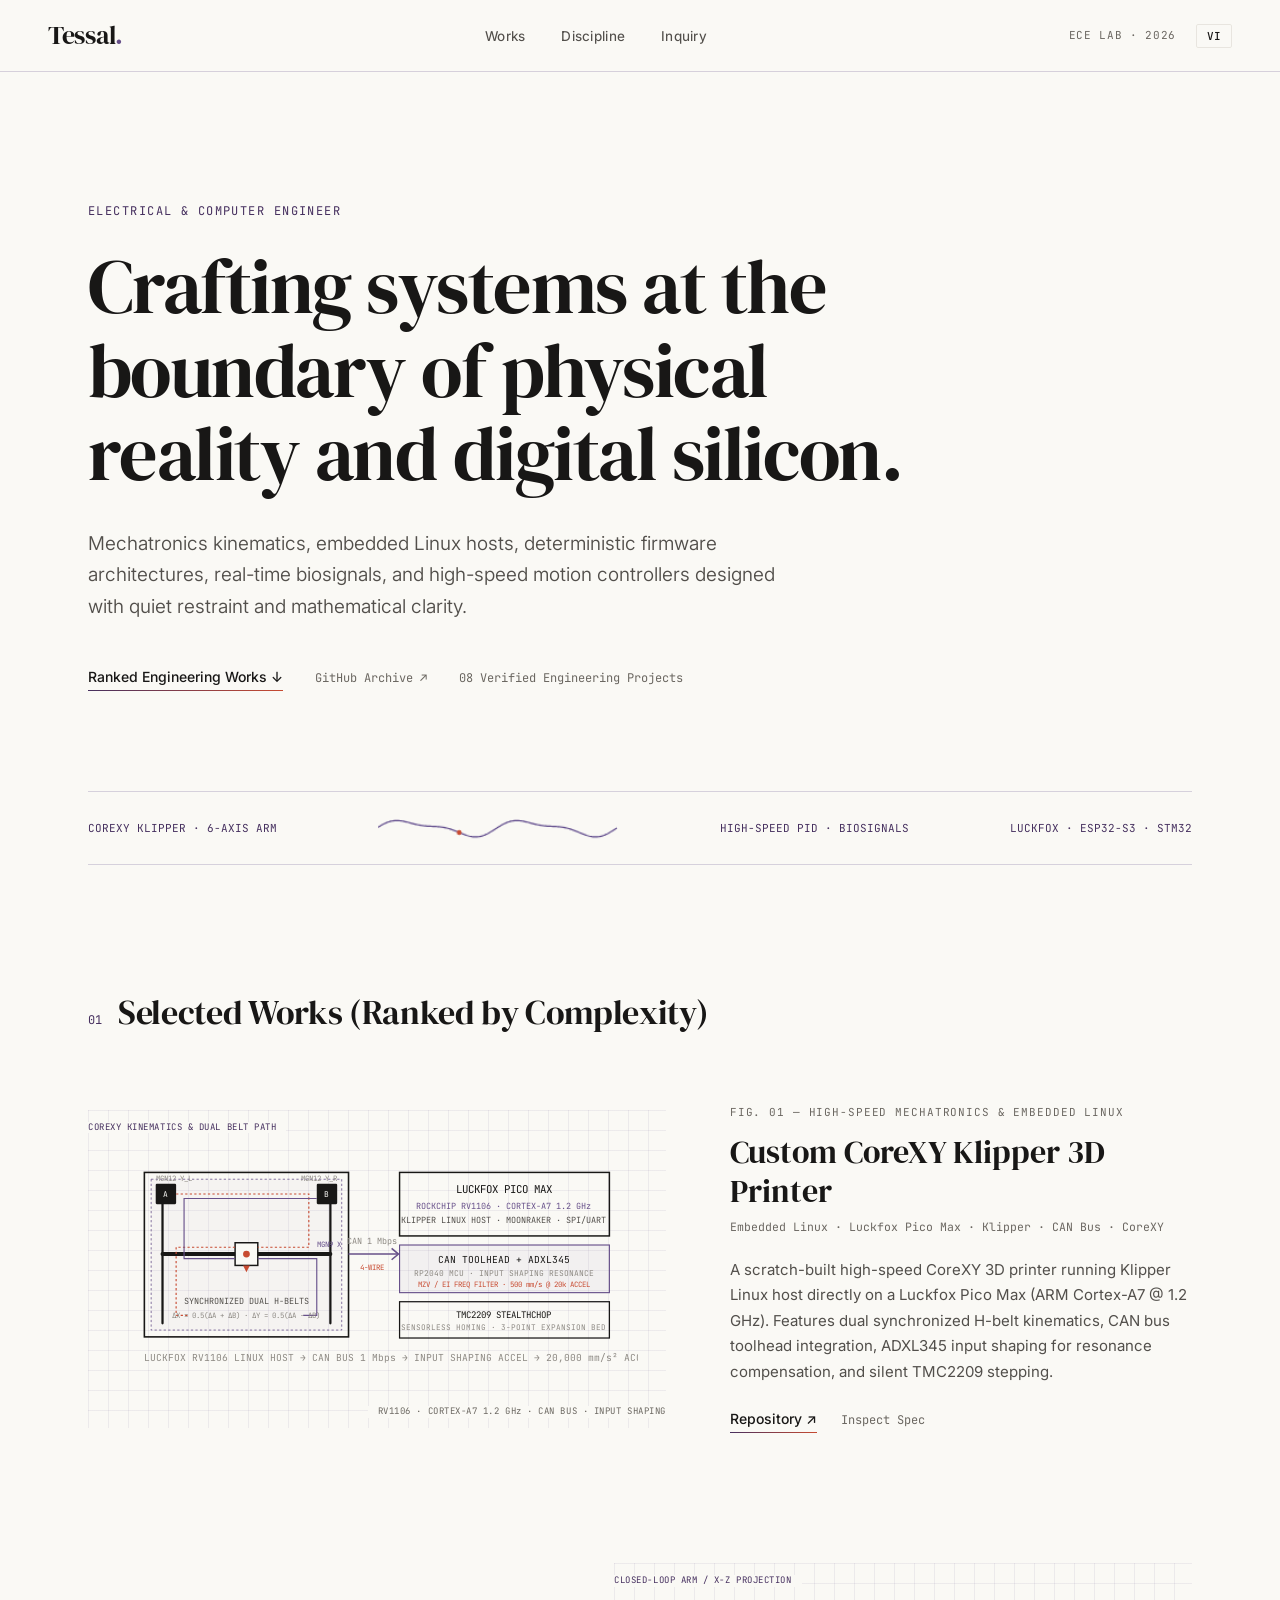
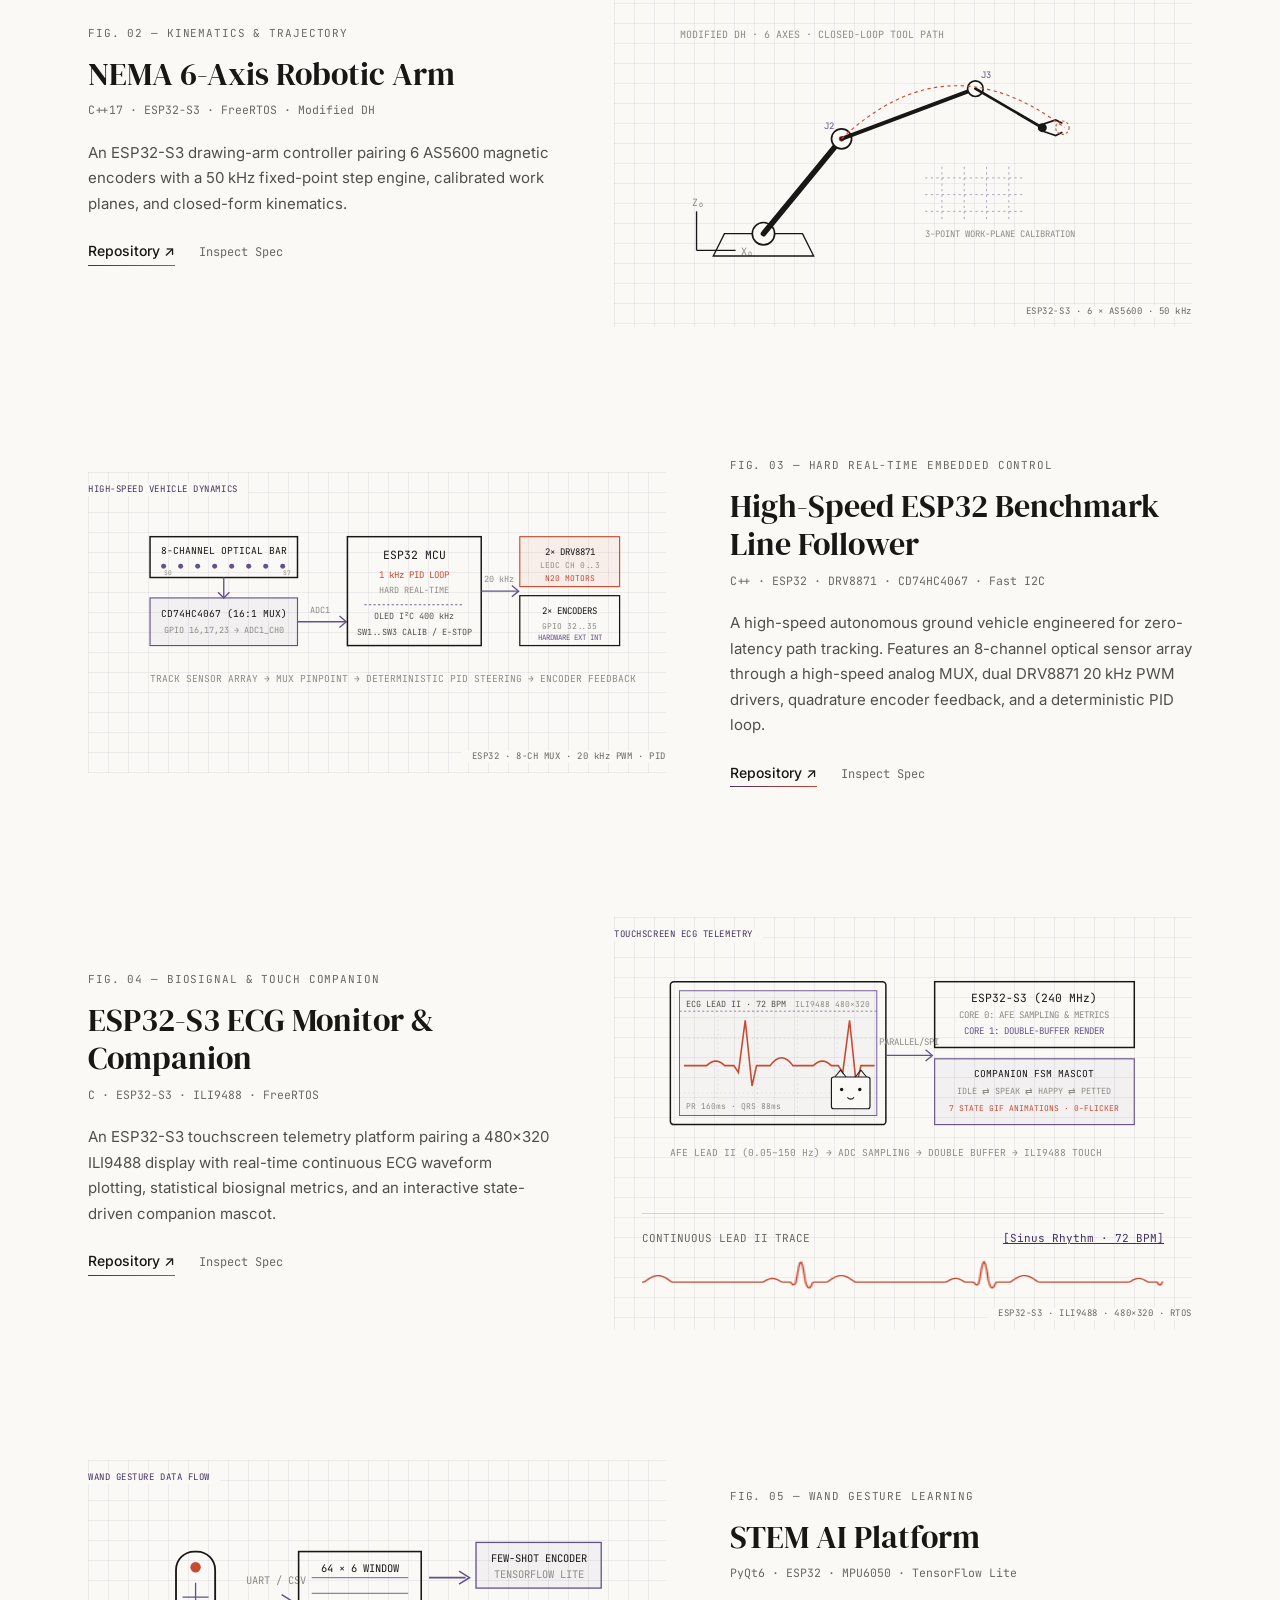
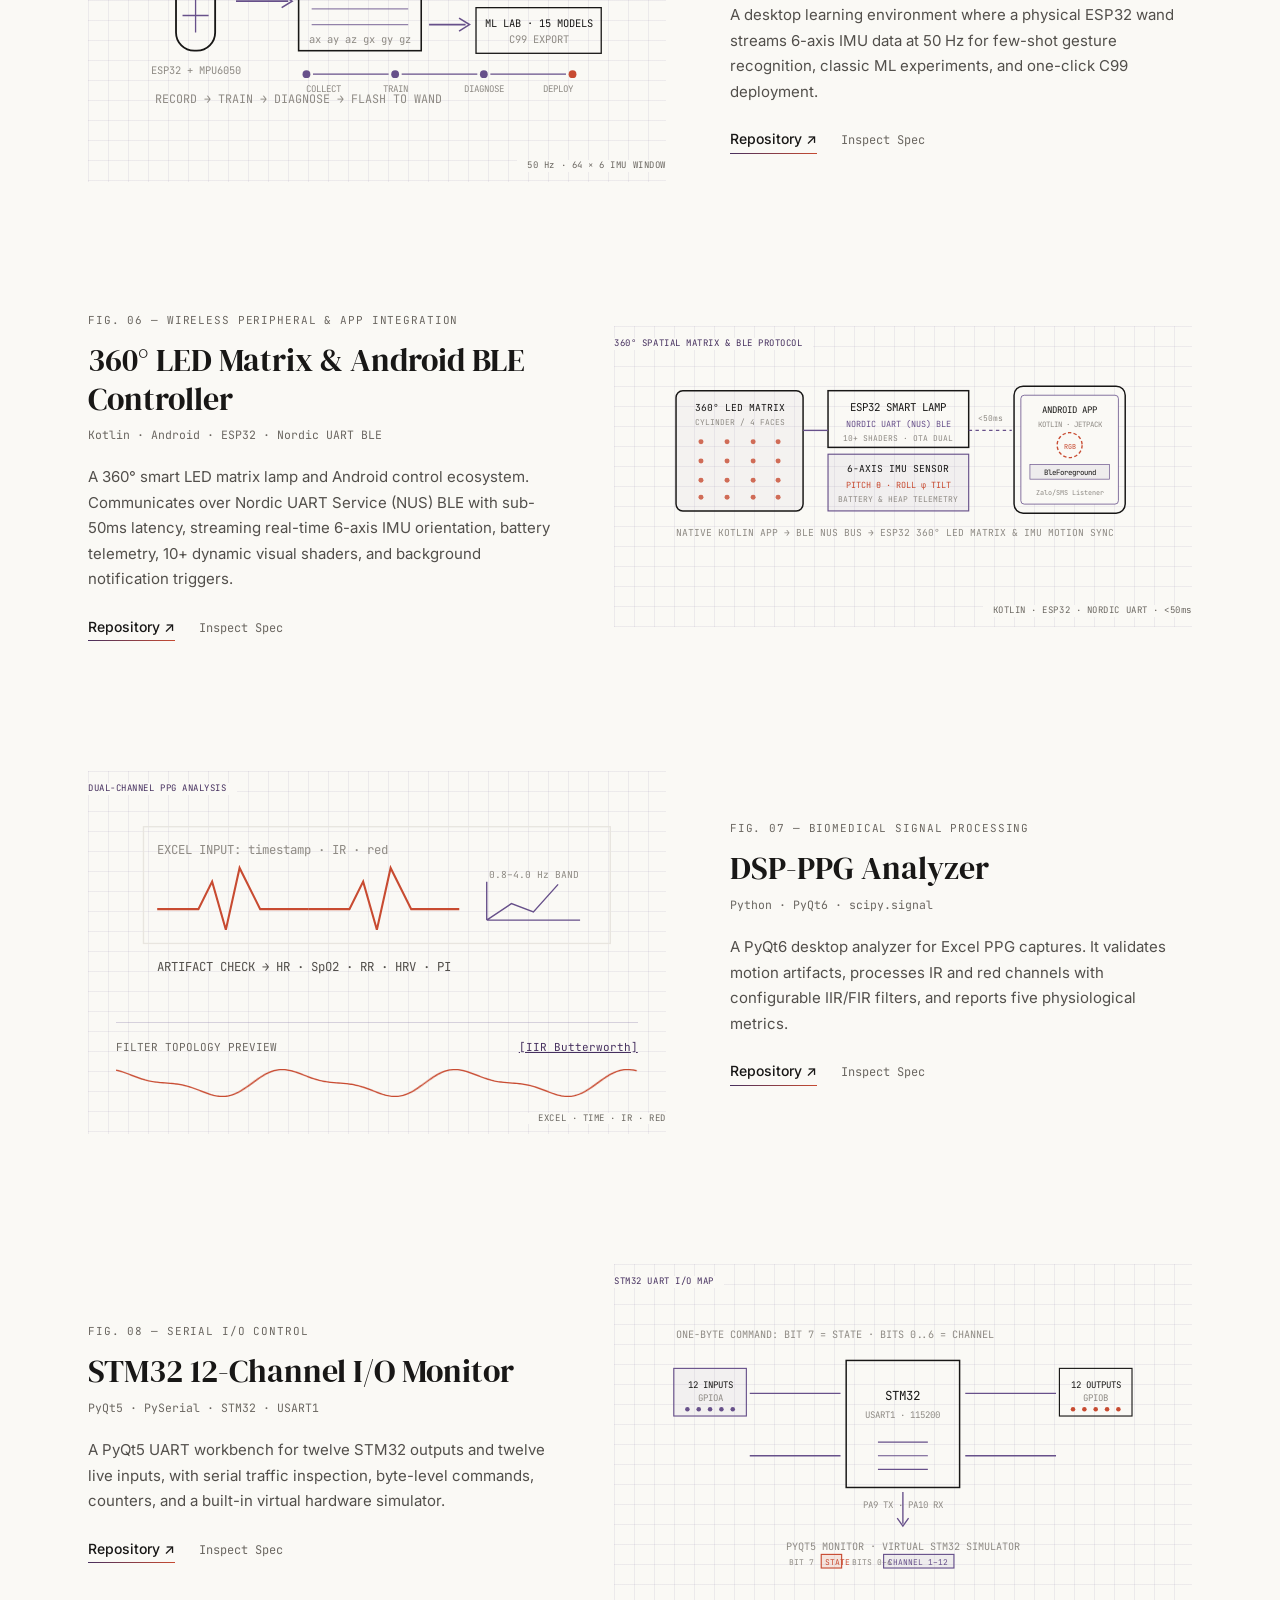
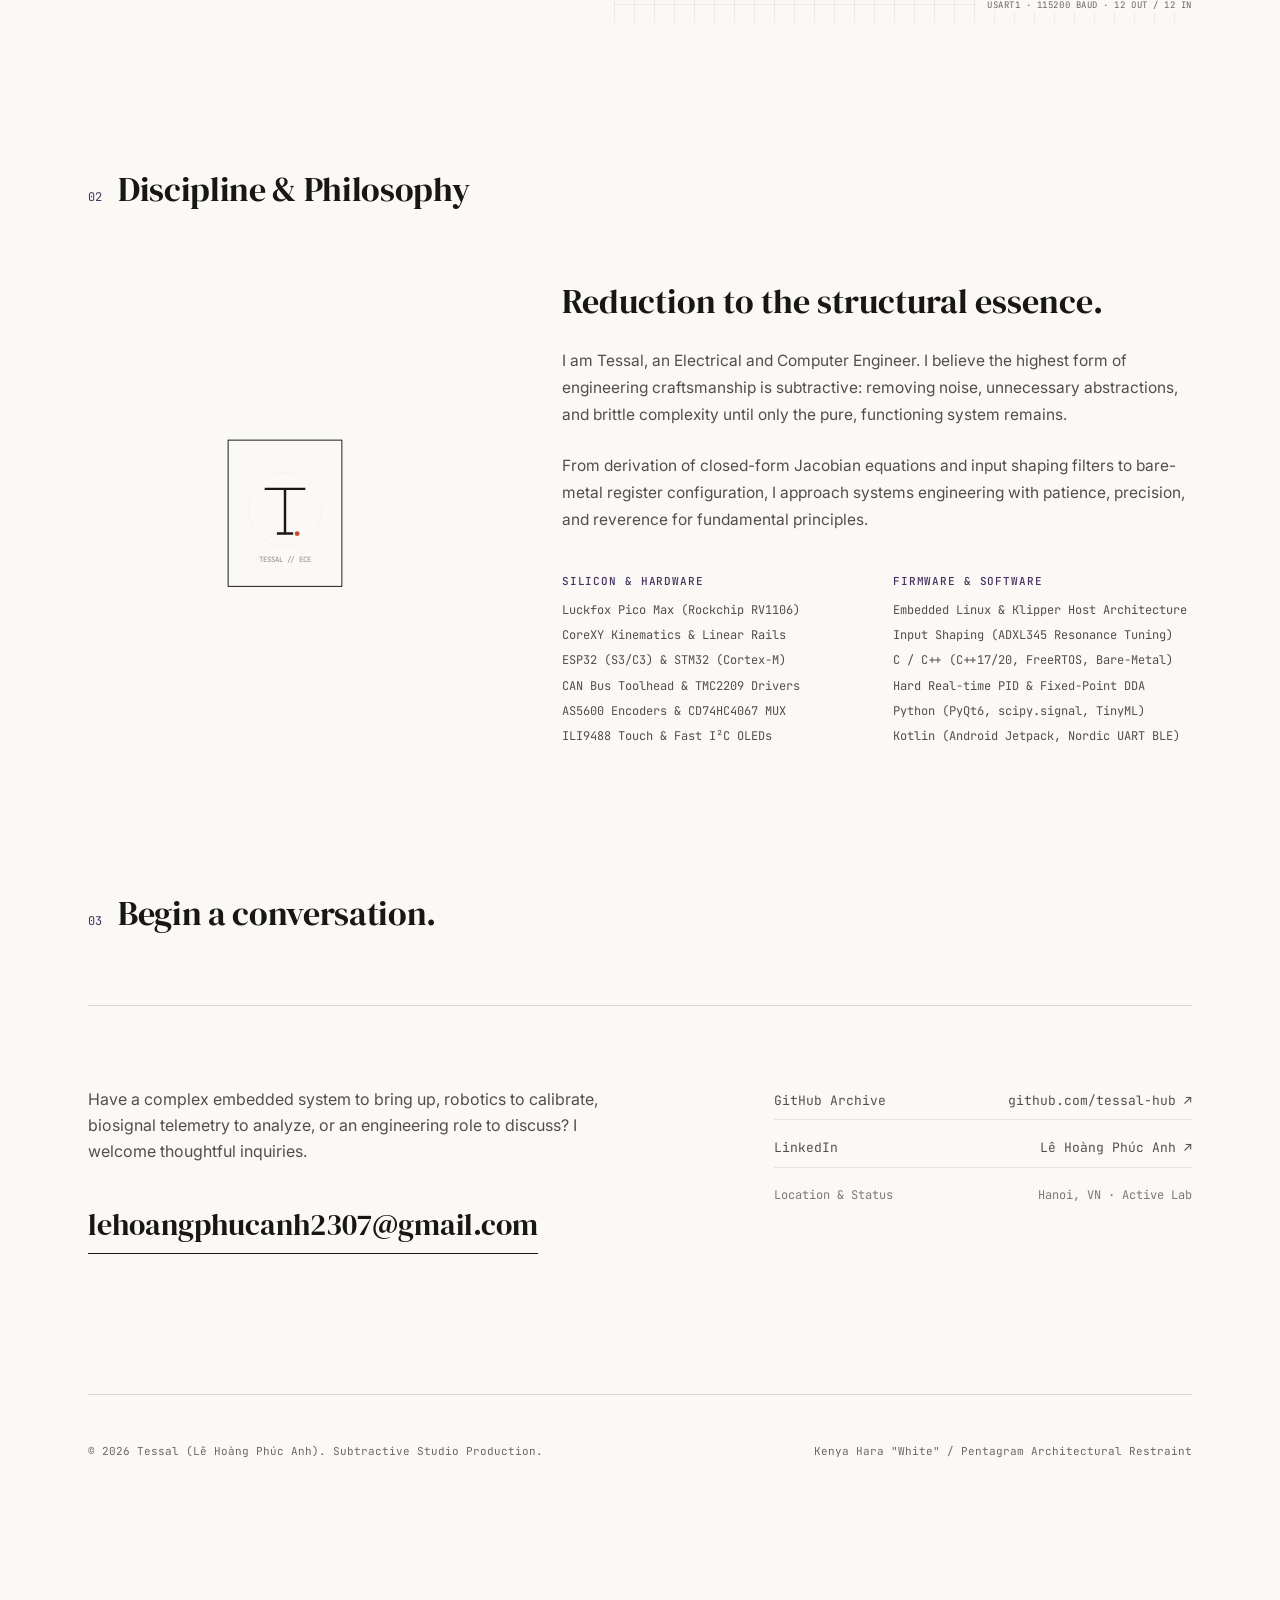
==== commit 83fe6824: "feat: Add Custom CoreXY Klipper project, reorder works by complexity, update location to Hanoi, VN" ====
--- a/index.html
+++ b/index.html
@@ -42,33 +42,121 @@
                 <span class="hero-tag" data-i18n="hero.tag">Electrical &amp; Computer Engineer</span>
                 <h1 class="hero-title" data-i18n="hero.title">Crafting systems at the boundary of physical reality and digital silicon.</h1>
                 <p class="hero-lead" data-i18n="hero.lead">
-                    Robotics kinematics, embedded firmware architectures, real-time biosignal telemetry, and low-latency wireless peripherals designed with quiet restraint and mathematical clarity.
+                    Mechatronics kinematics, embedded Linux hosts, deterministic firmware architectures, real-time biosignals, and high-speed motion controllers designed with quiet restraint and mathematical clarity.
                 </p>
                 <div class="hero-links">
-                    <a href="#works" class="link-text" data-i18n="hero.works">Selected Engineering Works ↓</a>
+                    <a href="#works" class="link-text" data-i18n="hero.works">Ranked Engineering Works ↓</a>
                     <a href="https://github.com/tessal-hub" target="_blank" rel="noopener noreferrer" class="link-ghost" data-i18n="hero.github">GitHub Archive ↗</a>
-                    <span class="link-ghost" data-i18n="hero.status">07 Repositories Verified Live</span>
+                    <span class="link-ghost" data-i18n="hero.status">08 Verified Engineering Projects</span>
                 </div>
             </section>
 
             <!-- ── HARMONIC TELEMETRY STRIP ── -->
             <div class="sub-telemetry-strip" role="region" aria-label="Laboratory telemetry status">
-                <span data-i18n="telemetry.left">6-AXIS ROBOTICS · 12-CH I/O</span>
+                <span data-i18n="telemetry.left">COREXY KLIPPER · 6-AXIS ARM</span>
                 <canvas id="telemetryScope" class="sub-telemetry-scope" width="220" height="32" aria-label="Harmonic oscilloscope telemetry"></canvas>
-                <span data-i18n="telemetry.center">ECG / PPG BIOSIGNALS · TINYML</span>
-                <span data-i18n="telemetry.right">ESP32-S3 · STM32 · KOTLIN BLE</span>
+                <span data-i18n="telemetry.center">HIGH-SPEED PID · BIOSIGNALS</span>
+                <span data-i18n="telemetry.right">LUCKFOX · ESP32-S3 · STM32</span>
             </div>
 
-            <!-- ── SELECTED WORKS FOLIO ── -->
+            <!-- ── SELECTED WORKS FOLIO (RANKED BY COMPLEXITY) ── -->
             <section id="works">
                 <div class="section-label">
                     <span class="section-index">01</span>
-                    <h2 class="section-heading" data-i18n="sec.works">Selected Works</h2>
+                    <h2 class="section-heading" data-i18n="sec.works">Selected Works (Ranked by Complexity)</h2>
                 </div>
 
                 <div class="folio-list">
-                    <!-- Plate 01: Robotic Arm -->
+
+                    <!-- Plate 01: Custom CoreXY Klipper 3D Printer (Rank 1 - Mechatronics & Linux Host) -->
                     <article class="folio-item">
+                        <div class="folio-drawing" data-plate="COREXY KINEMATICS &amp; DUAL BELT PATH" data-ref="RV1106 · CORTEX-A7 1.2 GHz · CAN BUS · INPUT SHAPING">
+                            <svg class="drawing-svg" viewBox="0 0 460 215" aria-label="CoreXY Klipper 3D Printer Kinematics and Control Architecture">
+                                <!-- Aluminum Extrusion Frame -->
+                                <g transform="translate(25, 18)">
+                                    <rect width="180" height="145" fill="none" stroke="#181716" stroke-width="1.4"/>
+                                    <rect x="6" y="6" width="168" height="133" fill="rgba(103,80,138,.03)" stroke="#67508a" stroke-width="0.7" stroke-dasharray="2,2"/>
+                                    
+                                    <!-- Y-Rails (Left & Right) -->
+                                    <line x1="16" y1="12" x2="16" y2="133" stroke="#181716" stroke-width="2" stroke-linecap="round"/>
+                                    <line x1="164" y1="12" x2="164" y2="133" stroke="#181716" stroke-width="2" stroke-linecap="round"/>
+                                    <text x="10" y="8" font-family="JetBrains Mono" font-size="6.5" fill="#8E8A84">MGN12 Y_L</text>
+                                    <text x="170" y="8" font-family="JetBrains Mono" font-size="6.5" fill="#8E8A84" text-anchor="end">MGN12 Y_R</text>
+
+                                    <!-- Stepper Motors (A: Top Left, B: Top Right) -->
+                                    <rect x="10" y="10" width="18" height="18" fill="#181716" rx="1"/>
+                                    <text x="19" y="22" font-family="JetBrains Mono" font-size="7" fill="#FAF9F5" text-anchor="middle">A</text>
+                                    <rect x="152" y="10" width="18" height="18" fill="#181716" rx="1"/>
+                                    <text x="161" y="22" font-family="JetBrains Mono" font-size="7" fill="#FAF9F5" text-anchor="middle">B</text>
+
+                                    <!-- Crossed X-Gantry -->
+                                    <line x1="16" y1="72" x2="164" y2="72" stroke="#181716" stroke-width="3.5" stroke-linecap="round"/>
+                                    <text x="152" y="66" font-family="JetBrains Mono" font-size="6.5" fill="#67508a">MGN9 X</text>
+
+                                    <!-- Toolhead Carriage -->
+                                    <rect x="80" y="62" width="20" height="20" fill="#FAF9F5" stroke="#181716" stroke-width="1.3"/>
+                                    <circle cx="90" cy="72" r="3" fill="#C84B31"/>
+                                    <path d="M 87 82 L 90 88 L 93 82 Z" fill="#C84B31"/>
+
+                                    <!-- Belt A Path (Vermilion) -->
+                                    <path d="M 28 19 H 145 L 145 66 H 100 M 80 66 H 28 L 28 126 H 40" fill="none" stroke="#C84B31" stroke-width="1" stroke-dasharray="2,2"/>
+                                    
+                                    <!-- Belt B Path (Violet) -->
+                                    <path d="M 152 23 H 35 L 35 76 H 80 M 100 76 H 152 L 152 126 H 140" fill="none" stroke="#67508a" stroke-width="1"/>
+
+                                    <text x="90" y="116" font-family="JetBrains Mono" font-size="7.5" fill="#524F4B" text-anchor="middle">SYNCHRONIZED DUAL H-BELTS</text>
+                                    <text x="90" y="128" font-family="JetBrains Mono" font-size="6.5" fill="#8E8A84" text-anchor="middle">ΔX = 0.5(ΔA + ΔB) · ΔY = 0.5(ΔA - ΔB)</text>
+                                </g>
+
+                                <!-- Interconnect CAN Bus Cable -->
+                                <path d="M 205 90 H 248" stroke="#67508a" stroke-width="1.4"/><path d="M 243 85 l 6 5 -6 5" fill="none" stroke="#67508a" stroke-width="1.4"/>
+                                <text x="226" y="81" font-family="JetBrains Mono" font-size="7.5" fill="#8E8A84" text-anchor="middle">CAN 1 Mbps</text>
+                                <text x="226" y="104" font-family="JetBrains Mono" font-size="6.5" fill="#C84B31" text-anchor="middle">4-WIRE</text>
+
+                                <!-- Embedded Linux Host & Hardware Architecture -->
+                                <g transform="translate(250, 18)">
+                                    <!-- Luckfox Pico Max Host -->
+                                    <rect width="185" height="56" fill="none" stroke="#181716" stroke-width="1.3"/>
+                                    <text x="92" y="18" text-anchor="middle" font-family="JetBrains Mono" font-size="9.5" fill="#181716">LUCKFOX PICO MAX</text>
+                                    <text x="92" y="32" text-anchor="middle" font-family="JetBrains Mono" font-size="7.5" fill="#67508a">ROCKCHIP RV1106 · CORTEX-A7 1.2 GHz</text>
+                                    <text x="92" y="45" text-anchor="middle" font-family="JetBrains Mono" font-size="7.5" fill="#524F4B">KLIPPER LINUX HOST · MOONRAKER · SPI/UART</text>
+
+                                    <!-- Toolhead & Input Shaping -->
+                                    <g transform="translate(0, 64)">
+                                        <rect width="185" height="42" fill="rgba(103,80,138,.05)" stroke="#67508a" stroke-width="1"/>
+                                        <text x="92" y="16" text-anchor="middle" font-family="JetBrains Mono" font-size="8.5" fill="#181716">CAN TOOLHEAD + ADXL345</text>
+                                        <text x="92" y="27" text-anchor="middle" font-family="JetBrains Mono" font-size="7" fill="#8E8A84">RP2040 MCU · INPUT SHAPING RESONANCE</text>
+                                        <text x="92" y="37" text-anchor="middle" font-family="JetBrains Mono" font-size="6.5" fill="#C84B31">MZV / EI FREQ FILTER · 500 mm/s @ 20k ACCEL</text>
+                                    </g>
+
+                                    <!-- Stepper & Motion Driver Block -->
+                                    <g transform="translate(0, 114)">
+                                        <rect width="185" height="32" fill="none" stroke="#181716" stroke-width="1.1"/>
+                                        <text x="92" y="14" text-anchor="middle" font-family="JetBrains Mono" font-size="8" fill="#181716">TMC2209 STEALTHCHOP</text>
+                                        <text x="92" y="25" text-anchor="middle" font-family="JetBrains Mono" font-size="6.8" fill="#8E8A84">SENSORLESS HOMING · 3-POINT EXPANSION BED</text>
+                                    </g>
+                                </g>
+
+                                <!-- Bottom Line -->
+                                <text x="25" y="184" font-family="JetBrains Mono" font-size="8.5" fill="#8E8A84">LUCKFOX RV1106 LINUX HOST → CAN BUS 1 Mbps → INPUT SHAPING ACCEL → 20,000 mm/s² ACCEL</text>
+                            </svg>
+                        </div>
+                        <div class="folio-details">
+                            <span class="folio-fig" data-i18n="p.corexy.fig">FIG. 01 — HIGH-SPEED MECHATRONICS &amp; EMBEDDED LINUX</span>
+                            <h3 class="folio-title" data-i18n="p.corexy.title">Custom CoreXY Klipper 3D Printer</h3>
+                            <div class="folio-tags" data-i18n="p.corexy.tags">Embedded Linux · Luckfox Pico Max · Klipper · CAN Bus · CoreXY</div>
+                            <p class="folio-desc" data-i18n="p.corexy.desc">
+                                A scratch-built high-speed CoreXY 3D printer running Klipper Linux host directly on a Luckfox Pico Max (ARM Cortex-A7 @ 1.2 GHz). Features dual synchronized H-belt kinematics, CAN bus toolhead integration, ADXL345 input shaping for resonance compensation, and silent TMC2209 stepping.
+                            </p>
+                            <div class="folio-actions">
+                                <a href="https://github.com/tessal-hub/embedded_linux_with_luckfoxpico" target="_blank" rel="noopener noreferrer" class="link-text" data-i18n="action.repo">Repository ↗</a>
+                                <button type="button" class="link-ghost" onclick="showSubSpec('corexy')" data-i18n="action.spec">Inspect Spec</button>
+                            </div>
+                        </div>
+                    </article>
+
+                    <!-- Plate 02: Robotic Arm (Rank 2 - Robotics Kinematics & 50 kHz Step Engine) -->
+                    <article class="folio-item reverse">
                         <div class="folio-drawing" data-plate="CLOSED-LOOP ARM / X-Z PROJECTION" data-ref="ESP32-S3 · 6 × AS5600 · 50 kHz">
                             <svg class="drawing-svg" viewBox="0 0 460 260" aria-label="6-DOF Robotic Arm kinematic vector blueprint">
                                 <!-- World Frame -->
@@ -104,7 +192,7 @@
                             </svg>
                         </div>
                         <div class="folio-details">
-                            <span class="folio-fig" data-i18n="p.arm.fig">FIG. 01 — KINEMATICS &amp; TRAJECTORY</span>
+                            <span class="folio-fig" data-i18n="p.arm.fig">FIG. 02 — KINEMATICS &amp; TRAJECTORY</span>
                             <h3 class="folio-title" data-i18n="p.arm.title">NEMA 6-Axis Robotic Arm</h3>
                             <div class="folio-tags" data-i18n="p.arm.tags">C++17 · ESP32-S3 · FreeRTOS · Modified DH</div>
                             <p class="folio-desc" data-i18n="p.arm.desc">
@@ -117,90 +205,76 @@
                         </div>
                     </article>
 
-                    <!-- Plate 02: STEM AI Platform -->
-                    <article class="folio-item reverse">
-                        <div class="folio-drawing" data-plate="WAND GESTURE DATA FLOW" data-ref="50 Hz · 64 × 6 IMU WINDOW">
-                            <svg class="drawing-svg" viewBox="0 0 400 190" aria-label="STEM AI wand gesture data flow">
-                                <g transform="translate(26, 38)">
-                                    <rect x="20" y="0" width="30" height="76" rx="14" fill="none" stroke="#181716" stroke-width="1.4"/>
-                                    <circle cx="35" cy="12" r="4" fill="#C84B31"/>
-                                    <path d="M35 24v38 M25 35h20 M25 49h20" stroke="#67508a" stroke-width="1"/>
-                                    <text x="35" y="94" text-anchor="middle" font-family="JetBrains Mono" font-size="8" fill="#8E8A84">ESP32 + MPU6050</text>
-                                </g>
-                                <path d="M92 76H132" stroke="#67508a" stroke-width="1.2"/><path d="M127 71l8 5-8 5" fill="none" stroke="#67508a" stroke-width="1.2"/>
-                                <text x="100" y="63" font-family="JetBrains Mono" font-size="8" fill="#8E8A84">UART / CSV</text>
-                                <g transform="translate(140, 38)">
-                                    <rect width="94" height="76" fill="none" stroke="#181716" stroke-width="1.2"/>
-                                    <path d="M10 20h74M10 32h74M10 44h74M10 56h74" stroke="#67508a" stroke-width="1" opacity=".7"/>
-                                    <text x="47" y="16" text-anchor="middle" font-family="JetBrains Mono" font-size="8" fill="#181716">64 × 6 WINDOW</text>
-                                    <text x="47" y="70" text-anchor="middle" font-family="JetBrains Mono" font-size="8" fill="#8E8A84">ax ay az gx gy gz</text>
-                                </g>
-                                <path d="M240 58h28M240 94h28" stroke="#67508a" stroke-width="1.2"/><path d="M263 53l8 5-8 5M263 89l8 5-8 5" fill="none" stroke="#67508a" stroke-width="1.2"/>
-                                <g transform="translate(276, 31)">
-                                    <rect width="96" height="35" fill="rgba(103,80,138,.05)" stroke="#67508a" stroke-width="1"/>
-                                    <text x="48" y="15" text-anchor="middle" font-family="JetBrains Mono" font-size="8" fill="#181716">FEW-SHOT ENCODER</text>
-                                    <text x="48" y="27" text-anchor="middle" font-family="JetBrains Mono" font-size="8" fill="#8E8A84">TENSORFLOW LITE</text>
-                                    <rect y="50" width="96" height="35" fill="none" stroke="#181716" stroke-width="1"/>
-                                    <text x="48" y="65" text-anchor="middle" font-family="JetBrains Mono" font-size="8" fill="#181716">ML LAB · 15 MODELS</text>
-                                    <text x="48" y="77" text-anchor="middle" font-family="JetBrains Mono" font-size="8" fill="#8E8A84">C99 EXPORT</text>
-                                </g>
-                                <g transform="translate(146,132)">
-                                    <circle cx="0" cy="0" r="3" fill="#67508a"/><circle cx="68" cy="0" r="3" fill="#67508a"/><circle cx="136" cy="0" r="3" fill="#67508a"/><circle cx="204" cy="0" r="3" fill="#C84B31"/>
-                                    <path d="M5 0h58M73 0h58M141 0h58" stroke="#67508a" stroke-width="1"/>
-                                    <text x="0" y="14" font-family="JetBrains Mono" font-size="7" fill="#8E8A84">COLLECT</text><text x="68" y="14" text-anchor="middle" font-family="JetBrains Mono" font-size="7" fill="#8E8A84">TRAIN</text><text x="136" y="14" text-anchor="middle" font-family="JetBrains Mono" font-size="7" fill="#8E8A84">DIAGNOSE</text><text x="204" y="14" text-anchor="end" font-family="JetBrains Mono" font-size="7" fill="#8E8A84">DEPLOY</text>
-                                </g>
-                                <text x="30" y="154" font-family="JetBrains Mono" font-size="9" fill="#8E8A84">RECORD → TRAIN → DIAGNOSE → FLASH TO WAND</text>
-                            </svg>
-                        </div>
-                        <div class="folio-details">
-                            <span class="folio-fig" data-i18n="p.ai.fig">FIG. 02 — WAND GESTURE LEARNING</span>
-                            <h3 class="folio-title" data-i18n="p.ai.title">STEM AI Platform</h3>
-                            <div class="folio-tags" data-i18n="p.ai.tags">PyQt6 · ESP32 · MPU6050 · TensorFlow Lite</div>
-                            <p class="folio-desc" data-i18n="p.ai.desc">
-                                A desktop learning environment where a physical ESP32 wand streams 6-axis IMU data at 50 Hz for few-shot gesture recognition, classic ML experiments, and one-click C99 deployment.
-                            </p>
-                            <div class="folio-actions">
-                                <a href="https://github.com/tessal-hub/stem_ai" target="_blank" rel="noopener noreferrer" class="link-text" data-i18n="action.repo">Repository ↗</a>
-                                <button type="button" class="link-ghost" onclick="showSubSpec('ai')" data-i18n="action.spec">Inspect Spec</button>
-                            </div>
-                        </div>
-                    </article>
-
-                    <!-- Plate 03: DSP-PPG Analyzer -->
+                    <!-- Plate 03: High-Speed Line Follower Robot (Rank 3 - Deterministic Real-Time Control) -->
                     <article class="folio-item">
-                        <div class="folio-drawing" data-plate="DUAL-CHANNEL PPG ANALYSIS" data-ref="EXCEL · TIME · IR · RED" style="flex-direction:column; align-items:stretch;">
-                            <svg viewBox="0 0 380 140" style="width:100%; height:auto;" aria-label="PPG bandpass filter diagram">
-                                <rect x="20" y="10" width="340" height="85" fill="none" stroke="#E8E5DF" stroke-width="1"/>
-                                <path d="M 30 70 L 60 70 L 70 50 L 80 85 L 90 40 L 105 70 L 140 70" fill="none" stroke="#C84B31" stroke-width="1.5"/>
-                                <path d="M 140 70 L 170 70 L 180 50 L 190 85 L 200 40 L 215 70 L 250 70" fill="none" stroke="#C84B31" stroke-width="1.5"/>
-                                <text x="30" y="30" font-family="JetBrains Mono" font-size="9" fill="#8E8A84">EXCEL INPUT: timestamp · IR · red</text>
-                                <path d="M270 78h68M270 78v-28M270 78l18-12 16 6 18-20" fill="none" stroke="#67508a" stroke-width="1"/>
-                                <text x="272" y="47" font-family="JetBrains Mono" font-size="7" fill="#8E8A84">0.8–4.0 Hz BAND</text>
-                                <text x="30" y="115" font-family="JetBrains Mono" font-size="9" fill="#524F4B">ARTIFACT CHECK → HR · SpO2 · RR · HRV · PI</text>
-                            </svg>
-                            <div class="dsp-wave-wrap">
-                                <div class="dsp-wave-header">
-                                    <span>FILTER TOPOLOGY PREVIEW</span>
-                                    <button type="button" class="dsp-toggle-text" id="subDspBtn" onclick="toggleSubDsp()" data-i18n="dsp.filtered">[IIR Butterworth]</button>
-                                </div>
-                                <canvas id="subPpgCanvas" class="dsp-clean-canvas" width="380" height="38" aria-label="IIR and FIR filter topology preview"></canvas>
-                            </div>
-                        </div>
-                        <div class="folio-details">
-                            <span class="folio-fig" data-i18n="p.dsp.fig">FIG. 03 — BIOMEDICAL SIGNAL PROCESSING</span>
-                            <h3 class="folio-title" data-i18n="p.dsp.title">DSP-PPG Analyzer</h3>
-                            <div class="folio-tags" data-i18n="p.dsp.tags">Python · PyQt6 · scipy.signal</div>
-                            <p class="folio-desc" data-i18n="p.dsp.desc">
-                                A PyQt6 desktop analyzer for Excel PPG captures. It validates motion artifacts, processes IR and red channels with configurable IIR/FIR filters, and reports five physiological metrics.
-                            </p>
-                            <div class="folio-actions">
-                                <a href="https://github.com/tessal-hub/DSP-PPG" target="_blank" rel="noopener noreferrer" class="link-text" data-i18n="action.repo">Repository ↗</a>
-                                <button type="button" class="link-ghost" onclick="showSubSpec('dsp')" data-i18n="action.spec">Inspect Spec</button>
-                            </div>
-                        </div>
-                    </article>
-
-                    <!-- Plate 04: ESP32-S3 ECG Monitor & Companion -->
+                        <div class="folio-drawing" data-plate="HIGH-SPEED VEHICLE DYNAMICS" data-ref="ESP32 · 8-CH MUX · 20 kHz PWM · PID">
+                            <svg class="drawing-svg" viewBox="0 0 460 200" aria-label="High-Speed ESP32 Line Follower Hardware Architecture">
+                                <!-- Front 8-Sensor Array -->
+                                <g transform="translate(30, 20)">
+                                    <rect width="130" height="36" fill="none" stroke="#181716" stroke-width="1.3"/>
+                                    <text x="65" y="15" text-anchor="middle" font-family="JetBrains Mono" font-size="8.5" fill="#181716">8-CHANNEL OPTICAL BAR</text>
+                                    <g fill="#67508a">
+                                        <circle cx="12" cy="26" r="2.2"/><circle cx="27" cy="26" r="2.2"/><circle cx="42" cy="26" r="2.2"/><circle cx="57" cy="26" r="2.2"/>
+                                        <circle cx="72" cy="26" r="2.2"/><circle cx="87" cy="26" r="2.2"/><circle cx="102" cy="26" r="2.2"/><circle cx="117" cy="26" r="2.2"/>
+                                    </g>
+                                    <text x="12" y="34" font-family="JetBrains Mono" font-size="5.5" fill="#8E8A84">S0</text>
+                                    <text x="117" y="34" font-family="JetBrains Mono" font-size="5.5" fill="#8E8A84">S7</text>
+                                </g>
+                                <!-- Arrow to MUX -->
+                                <path d="M 95 56 v 18" stroke="#67508a" stroke-width="1.2"/><path d="M 90 69 l 5 5 5 -5" fill="none" stroke="#67508a" stroke-width="1.2"/>
+                                <!-- CD74HC4067 MUX -->
+                                <g transform="translate(30, 74)">
+                                    <rect width="130" height="42" fill="rgba(103,80,138,.05)" stroke="#67508a" stroke-width="1"/>
+                                    <text x="65" y="17" text-anchor="middle" font-family="JetBrains Mono" font-size="8.5" fill="#181716">CD74HC4067 (16:1 MUX)</text>
+                                    <text x="65" y="31" text-anchor="middle" font-family="JetBrains Mono" font-size="7.5" fill="#8E8A84">GPIO 16,17,23 → ADC1_CH0</text>
+                                </g>
+                                <!-- Arrow from MUX to MCU -->
+                                <path d="M 160 95 h 42" stroke="#67508a" stroke-width="1.2"/><path d="M 197 90 l 6 5 -6 5" fill="none" stroke="#67508a" stroke-width="1.2"/>
+                                <text x="180" y="87" font-family="JetBrains Mono" font-size="7.5" fill="#8E8A84" text-anchor="middle">ADC1</text>
+                                <!-- ESP32 Controller Core -->
+                                <g transform="translate(204, 20)">
+                                    <rect width="118" height="96" fill="none" stroke="#181716" stroke-width="1.3"/>
+                                    <text x="59" y="20" text-anchor="middle" font-family="JetBrains Mono" font-size="10" fill="#181716">ESP32 MCU</text>
+                                    <text x="59" y="36" text-anchor="middle" font-family="JetBrains Mono" font-size="8" fill="#C84B31">1 kHz PID LOOP</text>
+                                    <text x="59" y="50" text-anchor="middle" font-family="JetBrains Mono" font-size="7.5" fill="#8E8A84">HARD REAL-TIME</text>
+                                    <path d="M 15 60 h 88" stroke="#67508a" stroke-width="0.8" stroke-dasharray="2 2"/>
+                                    <text x="59" y="73" text-anchor="middle" font-family="JetBrains Mono" font-size="7.5" fill="#524F4B">OLED I²C 400 kHz</text>
+                                    <text x="59" y="87" text-anchor="middle" font-family="JetBrains Mono" font-size="7.5" fill="#524F4B">SW1..SW3 CALIB / E-STOP</text>
+                                </g>
+                                <!-- Arrow from MCU to Motor Drivers -->
+                                <path d="M 322 68 h 32" stroke="#67508a" stroke-width="1.2"/><path d="M 349 63 l 6 5 -6 5" fill="none" stroke="#67508a" stroke-width="1.2"/>
+                                <text x="338" y="60" font-family="JetBrains Mono" font-size="7.5" fill="#8E8A84" text-anchor="middle">20 kHz</text>
+                                <!-- Dual DRV8871 H-Bridges -->
+                                <g transform="translate(356, 20)">
+                                    <rect width="88" height="44" fill="rgba(200,75,49,.06)" stroke="#C84B31" stroke-width="1"/>
+                                    <text x="44" y="16" text-anchor="middle" font-family="JetBrains Mono" font-size="8" fill="#181716">2× DRV8871</text>
+                                    <text x="44" y="28" text-anchor="middle" font-family="JetBrains Mono" font-size="7" fill="#8E8A84">LEDC CH 0..3</text>
+                                    <text x="44" y="39" text-anchor="middle" font-family="JetBrains Mono" font-size="7" fill="#C84B31">N20 MOTORS</text>
+                                    <!-- Quadrature Encoders -->
+                                    <rect y="52" width="88" height="44" fill="none" stroke="#181716" stroke-width="1.1"/>
+                                    <text x="44" y="68" text-anchor="middle" font-family="JetBrains Mono" font-size="8" fill="#181716">2× ENCODERS</text>
+                                    <text x="44" y="81" text-anchor="middle" font-family="JetBrains Mono" font-size="7" fill="#8E8A84">GPIO 32..35</text>
+                                    <text x="44" y="91" text-anchor="middle" font-family="JetBrains Mono" font-size="6.5" fill="#67508a">HARDWARE EXT INT</text>
+                                </g>
+                                <!-- Bottom line -->
+                                <text x="30" y="148" font-family="JetBrains Mono" font-size="8.5" fill="#8E8A84">TRACK SENSOR ARRAY → MUX PINPOINT → DETERMINISTIC PID STEERING → ENCODER FEEDBACK</text>
+                            </svg>
+                        </div>
+                        <div class="folio-details">
+                            <span class="folio-fig" data-i18n="p.line.fig">FIG. 03 — HARD REAL-TIME EMBEDDED CONTROL</span>
+                            <h3 class="folio-title" data-i18n="p.line.title">High-Speed ESP32 Benchmark Line Follower</h3>
+                            <div class="folio-tags" data-i18n="p.line.tags">C++ · ESP32 · DRV8871 · CD74HC4067 · Fast I2C</div>
+                            <p class="folio-desc" data-i18n="p.line.desc">
+                                A high-speed autonomous ground vehicle engineered for zero-latency path tracking. Features an 8-channel optical sensor array through a high-speed analog MUX, dual DRV8871 20 kHz PWM drivers, quadrature encoder feedback, and a deterministic PID loop.
+                            </p>
+                            <div class="folio-actions">
+                                <a href="https://github.com/tessal-hub/line-follower" target="_blank" rel="noopener noreferrer" class="link-text" data-i18n="action.repo">Repository ↗</a>
+                                <button type="button" class="link-ghost" onclick="showSubSpec('line')" data-i18n="action.spec">Inspect Spec</button>
+                            </div>
+                        </div>
+                    </article>
+
+                    <!-- Plate 04: ESP32-S3 ECG Monitor & Touch Companion (Rank 4 - Biosignals & Interactive UI) -->
                     <article class="folio-item reverse">
                         <div class="folio-drawing" data-plate="TOUCHSCREEN ECG TELEMETRY" data-ref="ESP32-S3 · ILI9488 · 480×320 · RTOS" style="flex-direction:column; align-items:stretch;">
                             <svg class="drawing-svg" viewBox="0 0 460 210" aria-label="ESP32-S3 Touchscreen ECG Monitor and Companion topology">
@@ -268,125 +342,57 @@
                         </div>
                     </article>
 
-                    <!-- Plate 05: STM32 UART I/O Monitor -->
+                    <!-- Plate 05: STEM AI Platform (Rank 5 - TinyML & Gesture Pipelines) -->
                     <article class="folio-item">
-                        <div class="folio-drawing" data-plate="STM32 UART I/O MAP" data-ref="USART1 · 115200 BAUD · 12 OUT / 12 IN">
-                            <svg class="drawing-svg" viewBox="0 0 460 250" aria-label="STM32 twelve channel UART input output map">
-                                <g transform="translate(180,48)">
-                                    <rect width="100" height="112" fill="none" stroke="#181716" stroke-width="1.3"/>
-                                    <text x="50" y="35" text-anchor="middle" font-family="JetBrains Mono" font-size="11" fill="#181716">STM32</text>
-                                    <text x="50" y="51" text-anchor="middle" font-family="JetBrains Mono" font-size="8" fill="#8E8A84">USART1 · 115200</text>
-                                    <path d="M28 72h44M28 84h44M28 96h44" stroke="#67508a" stroke-width="1"/>
-                                    <text x="50" y="130" text-anchor="middle" font-family="JetBrains Mono" font-size="8" fill="#8E8A84">PA9 TX · PA10 RX</text>
-                                </g>
-                                <path d="M175 77H95M175 132H95M285 77h80M285 132h80" stroke="#67508a" stroke-width="1.2"/>
-                                <g transform="translate(28,55)">
-                                    <rect width="64" height="42" fill="rgba(103,80,138,.05)" stroke="#67508a" stroke-width="1"/>
-                                    <text x="32" y="17" text-anchor="middle" font-family="JetBrains Mono" font-size="8" fill="#181716">12 INPUTS</text>
-                                    <text x="32" y="29" text-anchor="middle" font-family="JetBrains Mono" font-size="8" fill="#8E8A84">GPIOA</text>
-                                    <g fill="#67508a"><circle cx="12" cy="36" r="2"/><circle cx="22" cy="36" r="2"/><circle cx="32" cy="36" r="2"/><circle cx="42" cy="36" r="2"/><circle cx="52" cy="36" r="2"/></g>
-                                </g>
-                                <g transform="translate(368,55)">
-                                    <rect width="64" height="42" fill="none" stroke="#181716" stroke-width="1"/>
-                                    <text x="32" y="17" text-anchor="middle" font-family="JetBrains Mono" font-size="8" fill="#181716">12 OUTPUTS</text>
-                                    <text x="32" y="29" text-anchor="middle" font-family="JetBrains Mono" font-size="8" fill="#8E8A84">GPIOB</text>
-                                    <g fill="#C84B31"><circle cx="12" cy="36" r="2"/><circle cx="22" cy="36" r="2"/><circle cx="32" cy="36" r="2"/><circle cx="42" cy="36" r="2"/><circle cx="52" cy="36" r="2"/></g>
-                                </g>
-                                <path d="M230 164v28" stroke="#67508a" stroke-width="1.2"/><path d="M225 187l5 7 5-7" fill="none" stroke="#67508a" stroke-width="1.2"/>
-                                <text x="230" y="215" text-anchor="middle" font-family="JetBrains Mono" font-size="9" fill="#8E8A84">PYQT5 MONITOR · VIRTUAL STM32 SIMULATOR</text>
-                                <g transform="translate(130,228)" font-family="JetBrains Mono" font-size="7" fill="#8E8A84">
-                                    <text x="0" y="0">BIT 7</text><text x="55" y="0">BITS 0–6</text>
-                                    <rect x="28" y="-9" width="18" height="12" fill="rgba(200,75,49,.12)" stroke="#C84B31"/><rect x="83" y="-9" width="62" height="12" fill="rgba(103,80,138,.08)" stroke="#67508a"/>
-                                    <text x="31" y="0" fill="#C84B31">STATE</text><text x="87" y="0" fill="#67508a">CHANNEL 1–12</text>
-                                </g>
-                                <text x="30" y="28" font-family="JetBrains Mono" font-size="9" fill="#8E8A84">ONE-BYTE COMMAND: BIT 7 = STATE · BITS 0..6 = CHANNEL</text>
-                            </svg>
-                        </div>
-                        <div class="folio-details">
-                            <span class="folio-fig" data-i18n="p.hex.fig">FIG. 05 — SERIAL I/O CONTROL</span>
-                            <h3 class="folio-title" data-i18n="p.hex.title">STM32 12-Channel I/O Monitor</h3>
-                            <div class="folio-tags" data-i18n="p.hex.tags">PyQt5 · PySerial · STM32 · USART1</div>
-                            <p class="folio-desc" data-i18n="p.hex.desc">
-                                A PyQt5 UART workbench for twelve STM32 outputs and twelve live inputs, with serial traffic inspection, byte-level commands, counters, and a built-in virtual hardware simulator.
-                            </p>
-                            <div class="folio-actions">
-                                <a href="https://github.com/tessal-hub/appdts" target="_blank" rel="noopener noreferrer" class="link-text" data-i18n="action.repo">Repository ↗</a>
-                                <button type="button" class="link-ghost" onclick="showSubSpec('hex')" data-i18n="action.spec">Inspect Spec</button>
-                            </div>
-                        </div>
-                    </article>
-
-                    <!-- Plate 06: High-Speed Line Follower Robot -->
+                        <div class="folio-drawing" data-plate="WAND GESTURE DATA FLOW" data-ref="50 Hz · 64 × 6 IMU WINDOW">
+                            <svg class="drawing-svg" viewBox="0 0 400 190" aria-label="STEM AI wand gesture data flow">
+                                <g transform="translate(26, 38)">
+                                    <rect x="20" y="0" width="30" height="76" rx="14" fill="none" stroke="#181716" stroke-width="1.4"/>
+                                    <circle cx="35" cy="12" r="4" fill="#C84B31"/>
+                                    <path d="M35 24v38 M25 35h20 M25 49h20" stroke="#67508a" stroke-width="1"/>
+                                    <text x="35" y="94" text-anchor="middle" font-family="JetBrains Mono" font-size="8" fill="#8E8A84">ESP32 + MPU6050</text>
+                                </g>
+                                <path d="M92 76H132" stroke="#67508a" stroke-width="1.2"/><path d="M127 71l8 5-8 5" fill="none" stroke="#67508a" stroke-width="1.2"/>
+                                <text x="100" y="63" font-family="JetBrains Mono" font-size="8" fill="#8E8A84">UART / CSV</text>
+                                <g transform="translate(140, 38)">
+                                    <rect width="94" height="76" fill="none" stroke="#181716" stroke-width="1.2"/>
+                                    <path d="M10 20h74M10 32h74M10 44h74M10 56h74" stroke="#67508a" stroke-width="1" opacity=".7"/>
+                                    <text x="47" y="16" text-anchor="middle" font-family="JetBrains Mono" font-size="8" fill="#181716">64 × 6 WINDOW</text>
+                                    <text x="47" y="70" text-anchor="middle" font-family="JetBrains Mono" font-size="8" fill="#8E8A84">ax ay az gx gy gz</text>
+                                </g>
+                                <path d="M240 58h28M240 94h28" stroke="#67508a" stroke-width="1.2"/><path d="M263 53l8 5-8 5M263 89l8 5-8 5" fill="none" stroke="#67508a" stroke-width="1.2"/>
+                                <g transform="translate(276, 31)">
+                                    <rect width="96" height="35" fill="rgba(103,80,138,.05)" stroke="#67508a" stroke-width="1"/>
+                                    <text x="48" y="15" text-anchor="middle" font-family="JetBrains Mono" font-size="8" fill="#181716">FEW-SHOT ENCODER</text>
+                                    <text x="48" y="27" text-anchor="middle" font-family="JetBrains Mono" font-size="8" fill="#8E8A84">TENSORFLOW LITE</text>
+                                    <rect y="50" width="96" height="35" fill="none" stroke="#181716" stroke-width="1"/>
+                                    <text x="48" y="65" text-anchor="middle" font-family="JetBrains Mono" font-size="8" fill="#181716">ML LAB · 15 MODELS</text>
+                                    <text x="48" y="77" text-anchor="middle" font-family="JetBrains Mono" font-size="8" fill="#8E8A84">C99 EXPORT</text>
+                                </g>
+                                <g transform="translate(146,132)">
+                                    <circle cx="0" cy="0" r="3" fill="#67508a"/><circle cx="68" cy="0" r="3" fill="#67508a"/><circle cx="136" cy="0" r="3" fill="#67508a"/><circle cx="204" cy="0" r="3" fill="#C84B31"/>
+                                    <path d="M5 0h58M73 0h58M141 0h58" stroke="#67508a" stroke-width="1"/>
+                                    <text x="0" y="14" font-family="JetBrains Mono" font-size="7" fill="#8E8A84">COLLECT</text><text x="68" y="14" text-anchor="middle" font-family="JetBrains Mono" font-size="7" fill="#8E8A84">TRAIN</text><text x="136" y="14" text-anchor="middle" font-family="JetBrains Mono" font-size="7" fill="#8E8A84">DIAGNOSE</text><text x="204" y="14" text-anchor="end" font-family="JetBrains Mono" font-size="7" fill="#8E8A84">DEPLOY</text>
+                                </g>
+                                <text x="30" y="154" font-family="JetBrains Mono" font-size="9" fill="#8E8A84">RECORD → TRAIN → DIAGNOSE → FLASH TO WAND</text>
+                            </svg>
+                        </div>
+                        <div class="folio-details">
+                            <span class="folio-fig" data-i18n="p.ai.fig">FIG. 05 — WAND GESTURE LEARNING</span>
+                            <h3 class="folio-title" data-i18n="p.ai.title">STEM AI Platform</h3>
+                            <div class="folio-tags" data-i18n="p.ai.tags">PyQt6 · ESP32 · MPU6050 · TensorFlow Lite</div>
+                            <p class="folio-desc" data-i18n="p.ai.desc">
+                                A desktop learning environment where a physical ESP32 wand streams 6-axis IMU data at 50 Hz for few-shot gesture recognition, classic ML experiments, and one-click C99 deployment.
+                            </p>
+                            <div class="folio-actions">
+                                <a href="https://github.com/tessal-hub/stem_ai" target="_blank" rel="noopener noreferrer" class="link-text" data-i18n="action.repo">Repository ↗</a>
+                                <button type="button" class="link-ghost" onclick="showSubSpec('ai')" data-i18n="action.spec">Inspect Spec</button>
+                            </div>
+                        </div>
+                    </article>
+
+                    <!-- Plate 06: 360° LED Matrix & Android BLE Controller (Rank 6 - Spatial Display & Wireless Bus) -->
                     <article class="folio-item reverse">
-                        <div class="folio-drawing" data-plate="HIGH-SPEED VEHICLE DYNAMICS" data-ref="ESP32 · 8-CH MUX · 20 kHz PWM · PID">
-                            <svg class="drawing-svg" viewBox="0 0 460 200" aria-label="High-Speed ESP32 Line Follower Hardware Architecture">
-                                <!-- Front 8-Sensor Array -->
-                                <g transform="translate(30, 20)">
-                                    <rect width="130" height="36" fill="none" stroke="#181716" stroke-width="1.3"/>
-                                    <text x="65" y="15" text-anchor="middle" font-family="JetBrains Mono" font-size="8.5" fill="#181716">8-CHANNEL OPTICAL BAR</text>
-                                    <g fill="#67508a">
-                                        <circle cx="12" cy="26" r="2.2"/><circle cx="27" cy="26" r="2.2"/><circle cx="42" cy="26" r="2.2"/><circle cx="57" cy="26" r="2.2"/>
-                                        <circle cx="72" cy="26" r="2.2"/><circle cx="87" cy="26" r="2.2"/><circle cx="102" cy="26" r="2.2"/><circle cx="117" cy="26" r="2.2"/>
-                                    </g>
-                                    <text x="12" y="34" font-family="JetBrains Mono" font-size="5.5" fill="#8E8A84">S0</text>
-                                    <text x="117" y="34" font-family="JetBrains Mono" font-size="5.5" fill="#8E8A84">S7</text>
-                                </g>
-                                <!-- Arrow to MUX -->
-                                <path d="M 95 56 v 18" stroke="#67508a" stroke-width="1.2"/><path d="M 90 69 l 5 5 5 -5" fill="none" stroke="#67508a" stroke-width="1.2"/>
-                                <!-- CD74HC4067 MUX -->
-                                <g transform="translate(30, 74)">
-                                    <rect width="130" height="42" fill="rgba(103,80,138,.05)" stroke="#67508a" stroke-width="1"/>
-                                    <text x="65" y="17" text-anchor="middle" font-family="JetBrains Mono" font-size="8.5" fill="#181716">CD74HC4067 (16:1 MUX)</text>
-                                    <text x="65" y="31" text-anchor="middle" font-family="JetBrains Mono" font-size="7.5" fill="#8E8A84">GPIO 16,17,23 → ADC1_CH0</text>
-                                </g>
-                                <!-- Arrow from MUX to MCU -->
-                                <path d="M 160 95 h 42" stroke="#67508a" stroke-width="1.2"/><path d="M 197 90 l 6 5 -6 5" fill="none" stroke="#67508a" stroke-width="1.2"/>
-                                <text x="180" y="87" font-family="JetBrains Mono" font-size="7.5" fill="#8E8A84" text-anchor="middle">ADC1</text>
-                                <!-- ESP32 Controller Core -->
-                                <g transform="translate(204, 20)">
-                                    <rect width="118" height="96" fill="none" stroke="#181716" stroke-width="1.3"/>
-                                    <text x="59" y="20" text-anchor="middle" font-family="JetBrains Mono" font-size="10" fill="#181716">ESP32 MCU</text>
-                                    <text x="59" y="36" text-anchor="middle" font-family="JetBrains Mono" font-size="8" fill="#C84B31">1 kHz PID LOOP</text>
-                                    <text x="59" y="50" text-anchor="middle" font-family="JetBrains Mono" font-size="7.5" fill="#8E8A84">HARD REAL-TIME</text>
-                                    <path d="M 15 60 h 88" stroke="#67508a" stroke-width="0.8" stroke-dasharray="2 2"/>
-                                    <text x="59" y="73" text-anchor="middle" font-family="JetBrains Mono" font-size="7.5" fill="#524F4B">OLED I²C 400 kHz</text>
-                                    <text x="59" y="87" text-anchor="middle" font-family="JetBrains Mono" font-size="7.5" fill="#524F4B">SW1..SW3 CALIB / E-STOP</text>
-                                </g>
-                                <!-- Arrow from MCU to Motor Drivers -->
-                                <path d="M 322 68 h 32" stroke="#67508a" stroke-width="1.2"/><path d="M 349 63 l 6 5 -6 5" fill="none" stroke="#67508a" stroke-width="1.2"/>
-                                <text x="338" y="60" font-family="JetBrains Mono" font-size="7.5" fill="#8E8A84" text-anchor="middle">20 kHz</text>
-                                <!-- Dual DRV8871 H-Bridges -->
-                                <g transform="translate(356, 20)">
-                                    <rect width="88" height="44" fill="rgba(200,75,49,.06)" stroke="#C84B31" stroke-width="1"/>
-                                    <text x="44" y="16" text-anchor="middle" font-family="JetBrains Mono" font-size="8" fill="#181716">2× DRV8871</text>
-                                    <text x="44" y="28" text-anchor="middle" font-family="JetBrains Mono" font-size="7" fill="#8E8A84">LEDC CH 0..3</text>
-                                    <text x="44" y="39" text-anchor="middle" font-family="JetBrains Mono" font-size="7" fill="#C84B31">N20 MOTORS</text>
-                                    <!-- Quadrature Encoders -->
-                                    <rect y="52" width="88" height="44" fill="none" stroke="#181716" stroke-width="1.1"/>
-                                    <text x="44" y="68" text-anchor="middle" font-family="JetBrains Mono" font-size="8" fill="#181716">2× ENCODERS</text>
-                                    <text x="44" y="81" text-anchor="middle" font-family="JetBrains Mono" font-size="7" fill="#8E8A84">GPIO 32..35</text>
-                                    <text x="44" y="91" text-anchor="middle" font-family="JetBrains Mono" font-size="6.5" fill="#67508a">HARDWARE EXT INT</text>
-                                </g>
-                                <!-- Bottom line -->
-                                <text x="30" y="148" font-family="JetBrains Mono" font-size="8.5" fill="#8E8A84">TRACK SENSOR ARRAY → MUX PINPOINT → DETERMINISTIC PID STEERING → ENCODER FEEDBACK</text>
-                            </svg>
-                        </div>
-                        <div class="folio-details">
-                            <span class="folio-fig" data-i18n="p.line.fig">FIG. 06 — HARD REAL-TIME EMBEDDED CONTROL</span>
-                            <h3 class="folio-title" data-i18n="p.line.title">High-Speed ESP32 Benchmark Line Follower</h3>
-                            <div class="folio-tags" data-i18n="p.line.tags">C++ · ESP32 · DRV8871 · CD74HC4067 · Fast I2C</div>
-                            <p class="folio-desc" data-i18n="p.line.desc">
-                                A high-speed autonomous ground vehicle engineered for zero-latency path tracking. Features an 8-channel optical sensor array through a high-speed analog MUX, dual DRV8871 20 kHz PWM drivers, quadrature encoder feedback, and a deterministic PID loop.
-                            </p>
-                            <div class="folio-actions">
-                                <a href="https://github.com/tessal-hub/line-follower" target="_blank" rel="noopener noreferrer" class="link-text" data-i18n="action.repo">Repository ↗</a>
-                                <button type="button" class="link-ghost" onclick="showSubSpec('line')" data-i18n="action.spec">Inspect Spec</button>
-                            </div>
-                        </div>
-                    </article>
-
-                    <!-- Plate 07: 360° LED Matrix & Android BLE Controller -->
-                    <article class="folio-item">
                         <div class="folio-drawing" data-plate="360° SPATIAL MATRIX &amp; BLE PROTOCOL" data-ref="KOTLIN · ESP32 · NORDIC UART · &lt;50ms">
                             <svg class="drawing-svg" viewBox="0 0 460 200" aria-label="360 Degree LED Matrix and Android BLE Architecture">
                                 <!-- 360 Degree LED Matrix Cylinder -->
@@ -434,7 +440,7 @@
                             </svg>
                         </div>
                         <div class="folio-details">
-                            <span class="folio-fig" data-i18n="p.led.fig">FIG. 07 — WIRELESS PERIPHERAL &amp; APP INTEGRATION</span>
+                            <span class="folio-fig" data-i18n="p.led.fig">FIG. 06 — WIRELESS PERIPHERAL &amp; APP INTEGRATION</span>
                             <h3 class="folio-title" data-i18n="p.led.title">360° LED Matrix &amp; Android BLE Controller</h3>
                             <div class="folio-tags" data-i18n="p.led.tags">Kotlin · Android · ESP32 · Nordic UART BLE</div>
                             <p class="folio-desc" data-i18n="p.led.desc">
@@ -443,6 +449,88 @@
                             <div class="folio-actions">
                                 <a href="https://github.com/tessal-hub/leding" target="_blank" rel="noopener noreferrer" class="link-text" data-i18n="action.repo">Repository ↗</a>
                                 <button type="button" class="link-ghost" onclick="showSubSpec('led')" data-i18n="action.spec">Inspect Spec</button>
+                            </div>
+                        </div>
+                    </article>
+
+                    <!-- Plate 07: DSP-PPG Analyzer (Rank 7 - Biomedical Signal Processing Algorithms) -->
+                    <article class="folio-item">
+                        <div class="folio-drawing" data-plate="DUAL-CHANNEL PPG ANALYSIS" data-ref="EXCEL · TIME · IR · RED" style="flex-direction:column; align-items:stretch;">
+                            <svg viewBox="0 0 380 140" style="width:100%; height:auto;" aria-label="PPG bandpass filter diagram">
+                                <rect x="20" y="10" width="340" height="85" fill="none" stroke="#E8E5DF" stroke-width="1"/>
+                                <path d="M 30 70 L 60 70 L 70 50 L 80 85 L 90 40 L 105 70 L 140 70" fill="none" stroke="#C84B31" stroke-width="1.5"/>
+                                <path d="M 140 70 L 170 70 L 180 50 L 190 85 L 200 40 L 215 70 L 250 70" fill="none" stroke="#C84B31" stroke-width="1.5"/>
+                                <text x="30" y="30" font-family="JetBrains Mono" font-size="9" fill="#8E8A84">EXCEL INPUT: timestamp · IR · red</text>
+                                <path d="M270 78h68M270 78v-28M270 78l18-12 16 6 18-20" fill="none" stroke="#67508a" stroke-width="1"/>
+                                <text x="272" y="47" font-family="JetBrains Mono" font-size="7" fill="#8E8A84">0.8–4.0 Hz BAND</text>
+                                <text x="30" y="115" font-family="JetBrains Mono" font-size="9" fill="#524F4B">ARTIFACT CHECK → HR · SpO2 · RR · HRV · PI</text>
+                            </svg>
+                            <div class="dsp-wave-wrap">
+                                <div class="dsp-wave-header">
+                                    <span>FILTER TOPOLOGY PREVIEW</span>
+                                    <button type="button" class="dsp-toggle-text" id="subDspBtn" onclick="toggleSubDsp()" data-i18n="dsp.filtered">[IIR Butterworth]</button>
+                                </div>
+                                <canvas id="subPpgCanvas" class="dsp-clean-canvas" width="380" height="38" aria-label="IIR and FIR filter topology preview"></canvas>
+                            </div>
+                        </div>
+                        <div class="folio-details">
+                            <span class="folio-fig" data-i18n="p.dsp.fig">FIG. 07 — BIOMEDICAL SIGNAL PROCESSING</span>
+                            <h3 class="folio-title" data-i18n="p.dsp.title">DSP-PPG Analyzer</h3>
+                            <div class="folio-tags" data-i18n="p.dsp.tags">Python · PyQt6 · scipy.signal</div>
+                            <p class="folio-desc" data-i18n="p.dsp.desc">
+                                A PyQt6 desktop analyzer for Excel PPG captures. It validates motion artifacts, processes IR and red channels with configurable IIR/FIR filters, and reports five physiological metrics.
+                            </p>
+                            <div class="folio-actions">
+                                <a href="https://github.com/tessal-hub/DSP-PPG" target="_blank" rel="noopener noreferrer" class="link-text" data-i18n="action.repo">Repository ↗</a>
+                                <button type="button" class="link-ghost" onclick="showSubSpec('dsp')" data-i18n="action.spec">Inspect Spec</button>
+                            </div>
+                        </div>
+                    </article>
+
+                    <!-- Plate 08: STM32 UART I/O Monitor (Rank 8 - Hardware Bringup & Protocol Simulator) -->
+                    <article class="folio-item reverse">
+                        <div class="folio-drawing" data-plate="STM32 UART I/O MAP" data-ref="USART1 · 115200 BAUD · 12 OUT / 12 IN">
+                            <svg class="drawing-svg" viewBox="0 0 460 250" aria-label="STM32 twelve channel UART input output map">
+                                <g transform="translate(180,48)">
+                                    <rect width="100" height="112" fill="none" stroke="#181716" stroke-width="1.3"/>
+                                    <text x="50" y="35" text-anchor="middle" font-family="JetBrains Mono" font-size="11" fill="#181716">STM32</text>
+                                    <text x="50" y="51" text-anchor="middle" font-family="JetBrains Mono" font-size="8" fill="#8E8A84">USART1 · 115200</text>
+                                    <path d="M28 72h44M28 84h44M28 96h44" stroke="#67508a" stroke-width="1"/>
+                                    <text x="50" y="130" text-anchor="middle" font-family="JetBrains Mono" font-size="8" fill="#8E8A84">PA9 TX · PA10 RX</text>
+                                </g>
+                                <path d="M175 77H95M175 132H95M285 77h80M285 132h80" stroke="#67508a" stroke-width="1.2"/>
+                                <g transform="translate(28,55)">
+                                    <rect width="64" height="42" fill="rgba(103,80,138,.05)" stroke="#67508a" stroke-width="1"/>
+                                    <text x="32" y="17" text-anchor="middle" font-family="JetBrains Mono" font-size="8" fill="#181716">12 INPUTS</text>
+                                    <text x="32" y="29" text-anchor="middle" font-family="JetBrains Mono" font-size="8" fill="#8E8A84">GPIOA</text>
+                                    <g fill="#67508a"><circle cx="12" cy="36" r="2"/><circle cx="22" cy="36" r="2"/><circle cx="32" cy="36" r="2"/><circle cx="42" cy="36" r="2"/><circle cx="52" cy="36" r="2"/></g>
+                                </g>
+                                <g transform="translate(368,55)">
+                                    <rect width="64" height="42" fill="none" stroke="#181716" stroke-width="1"/>
+                                    <text x="32" y="17" text-anchor="middle" font-family="JetBrains Mono" font-size="8" fill="#181716">12 OUTPUTS</text>
+                                    <text x="32" y="29" text-anchor="middle" font-family="JetBrains Mono" font-size="8" fill="#8E8A84">GPIOB</text>
+                                    <g fill="#C84B31"><circle cx="12" cy="36" r="2"/><circle cx="22" cy="36" r="2"/><circle cx="32" cy="36" r="2"/><circle cx="42" cy="36" r="2"/><circle cx="52" cy="36" r="2"/></g>
+                                </g>
+                                <path d="M230 164v28" stroke="#67508a" stroke-width="1.2"/><path d="M225 187l5 7 5-7" fill="none" stroke="#67508a" stroke-width="1.2"/>
+                                <text x="230" y="215" text-anchor="middle" font-family="JetBrains Mono" font-size="9" fill="#8E8A84">PYQT5 MONITOR · VIRTUAL STM32 SIMULATOR</text>
+                                <g transform="translate(130,228)" font-family="JetBrains Mono" font-size="7" fill="#8E8A84">
+                                    <text x="0" y="0">BIT 7</text><text x="55" y="0">BITS 0–6</text>
+                                    <rect x="28" y="-9" width="18" height="12" fill="rgba(200,75,49,.12)" stroke="#C84B31"/><rect x="83" y="-9" width="62" height="12" fill="rgba(103,80,138,.08)" stroke="#67508a"/>
+                                    <text x="31" y="0" fill="#C84B31">STATE</text><text x="87" y="0" fill="#67508a">CHANNEL 1–12</text>
+                                </g>
+                                <text x="30" y="28" font-family="JetBrains Mono" font-size="9" fill="#8E8A84">ONE-BYTE COMMAND: BIT 7 = STATE · BITS 0..6 = CHANNEL</text>
+                            </svg>
+                        </div>
+                        <div class="folio-details">
+                            <span class="folio-fig" data-i18n="p.hex.fig">FIG. 08 — SERIAL I/O CONTROL</span>
+                            <h3 class="folio-title" data-i18n="p.hex.title">STM32 12-Channel I/O Monitor</h3>
+                            <div class="folio-tags" data-i18n="p.hex.tags">PyQt5 · PySerial · STM32 · USART1</div>
+                            <p class="folio-desc" data-i18n="p.hex.desc">
+                                A PyQt5 UART workbench for twelve STM32 outputs and twelve live inputs, with serial traffic inspection, byte-level commands, counters, and a built-in virtual hardware simulator.
+                            </p>
+                            <div class="folio-actions">
+                                <a href="https://github.com/tessal-hub/appdts" target="_blank" rel="noopener noreferrer" class="link-text" data-i18n="action.repo">Repository ↗</a>
+                                <button type="button" class="link-ghost" onclick="showSubSpec('hex')" data-i18n="action.spec">Inspect Spec</button>
                             </div>
                         </div>
                     </article>
@@ -473,28 +561,30 @@
                             I am Tessal, an Electrical and Computer Engineer. I believe the highest form of engineering craftsmanship is subtractive: removing noise, unnecessary abstractions, and brittle complexity until only the pure, functioning system remains.
                         </p>
                         <p class="studio-p" data-i18n="studio.p2">
-                            From derivation of closed-form Jacobian equations to bare-metal register configuration, I approach systems engineering with patience, precision, and reverence for fundamental principles.
+                            From derivation of closed-form Jacobian equations and input shaping filters to bare-metal register configuration, I approach systems engineering with patience, precision, and reverence for fundamental principles.
                         </p>
 
                         <div class="studio-skills-grid">
                             <div>
                                 <div class="skill-col-title" data-i18n="skill.hw">Silicon &amp; Hardware</div>
                                 <ul class="skill-col-items">
-                                    <li>ESP32 (S3/C3) &amp; STM32 (ARM Cortex-M)</li>
+                                    <li>Luckfox Pico Max (Rockchip RV1106)</li>
+                                    <li>CoreXY Kinematics &amp; Linear Rails</li>
+                                    <li>ESP32 (S3/C3) &amp; STM32 (Cortex-M)</li>
+                                    <li>CAN Bus Toolhead &amp; TMC2209 Drivers</li>
                                     <li>AS5600 Encoders &amp; CD74HC4067 MUX</li>
                                     <li>ILI9488 Touch &amp; Fast I²C OLEDs</li>
-                                    <li>DRV8871 H-Bridges &amp; Power Electronics</li>
-                                    <li>KiCAD PCB Design &amp; AFE Conditioning</li>
                                 </ul>
                             </div>
                             <div>
                                 <div class="skill-col-title" data-i18n="skill.sw">Firmware &amp; Software</div>
                                 <ul class="skill-col-items">
-                                    <li>C / C++ (C++17/20, FreeRTOS)</li>
-                                    <li>Deterministic PID &amp; Q32.32 Fixed-Point</li>
+                                    <li>Embedded Linux &amp; Klipper Host Architecture</li>
+                                    <li>Input Shaping (ADXL345 Resonance Tuning)</li>
+                                    <li>C / C++ (C++17/20, FreeRTOS, Bare-Metal)</li>
+                                    <li>Hard Real-time PID &amp; Fixed-Point DDA</li>
                                     <li>Python (PyQt6, scipy.signal, TinyML)</li>
-                                    <li>Kotlin (Android Jetpack, BLE NUS)</li>
-                                    <li>Analytical Kinematics (Modified DH)</li>
+                                    <li>Kotlin (Android Jetpack, Nordic UART BLE)</li>
                                 </ul>
                             </div>
                         </div>
@@ -526,8 +616,8 @@
                             <span>Lê Hoàng Phúc Anh ↗</span>
                         </a>
                         <div class="network-link" style="border-bottom:none; opacity:0.75; font-size:12px;">
-                            <span>Location &amp; Status</span>
-                            <span>Ho Chi Minh City, VN · Active Lab</span>
+                            <span data-i18n="inquiry.locLabel">Location &amp; Status</span>
+                            <span data-i18n="inquiry.locValue">Hanoi, VN · Active Lab</span>
                         </div>
                     </div>
                 </div>
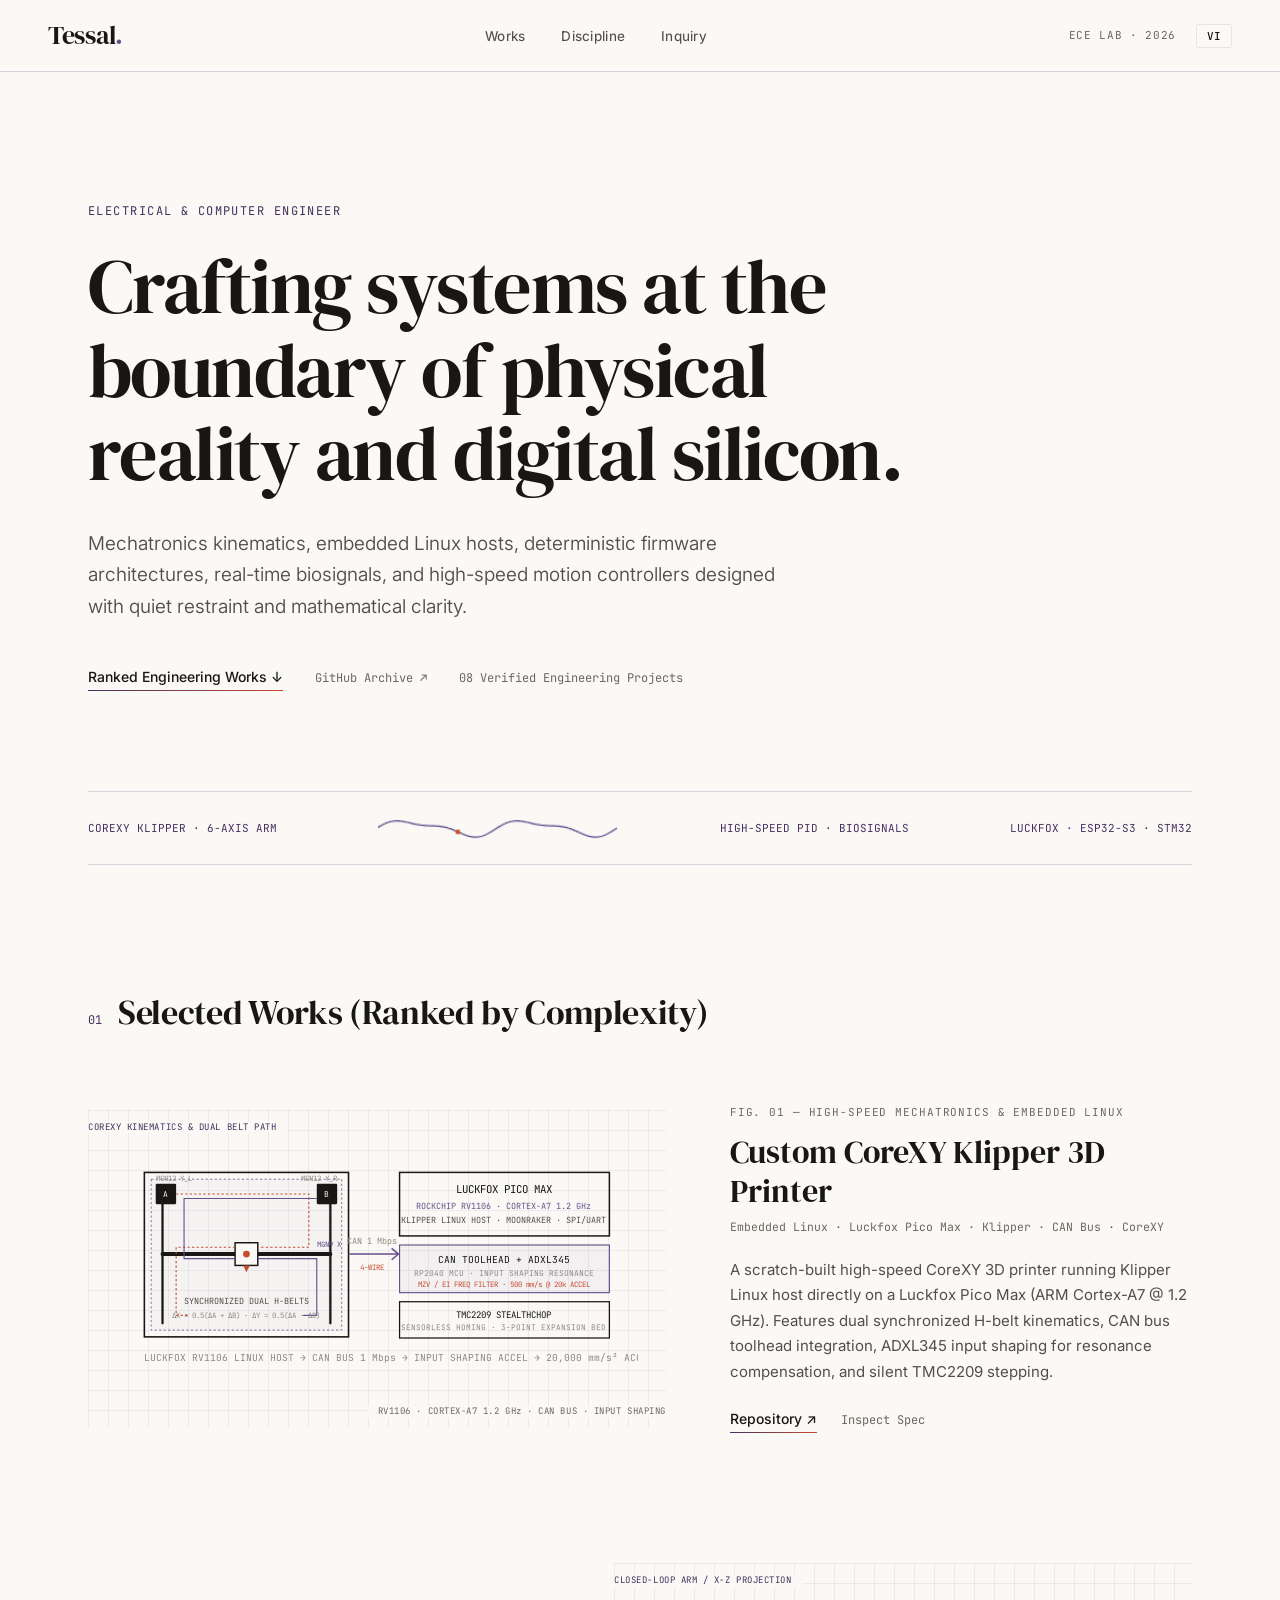
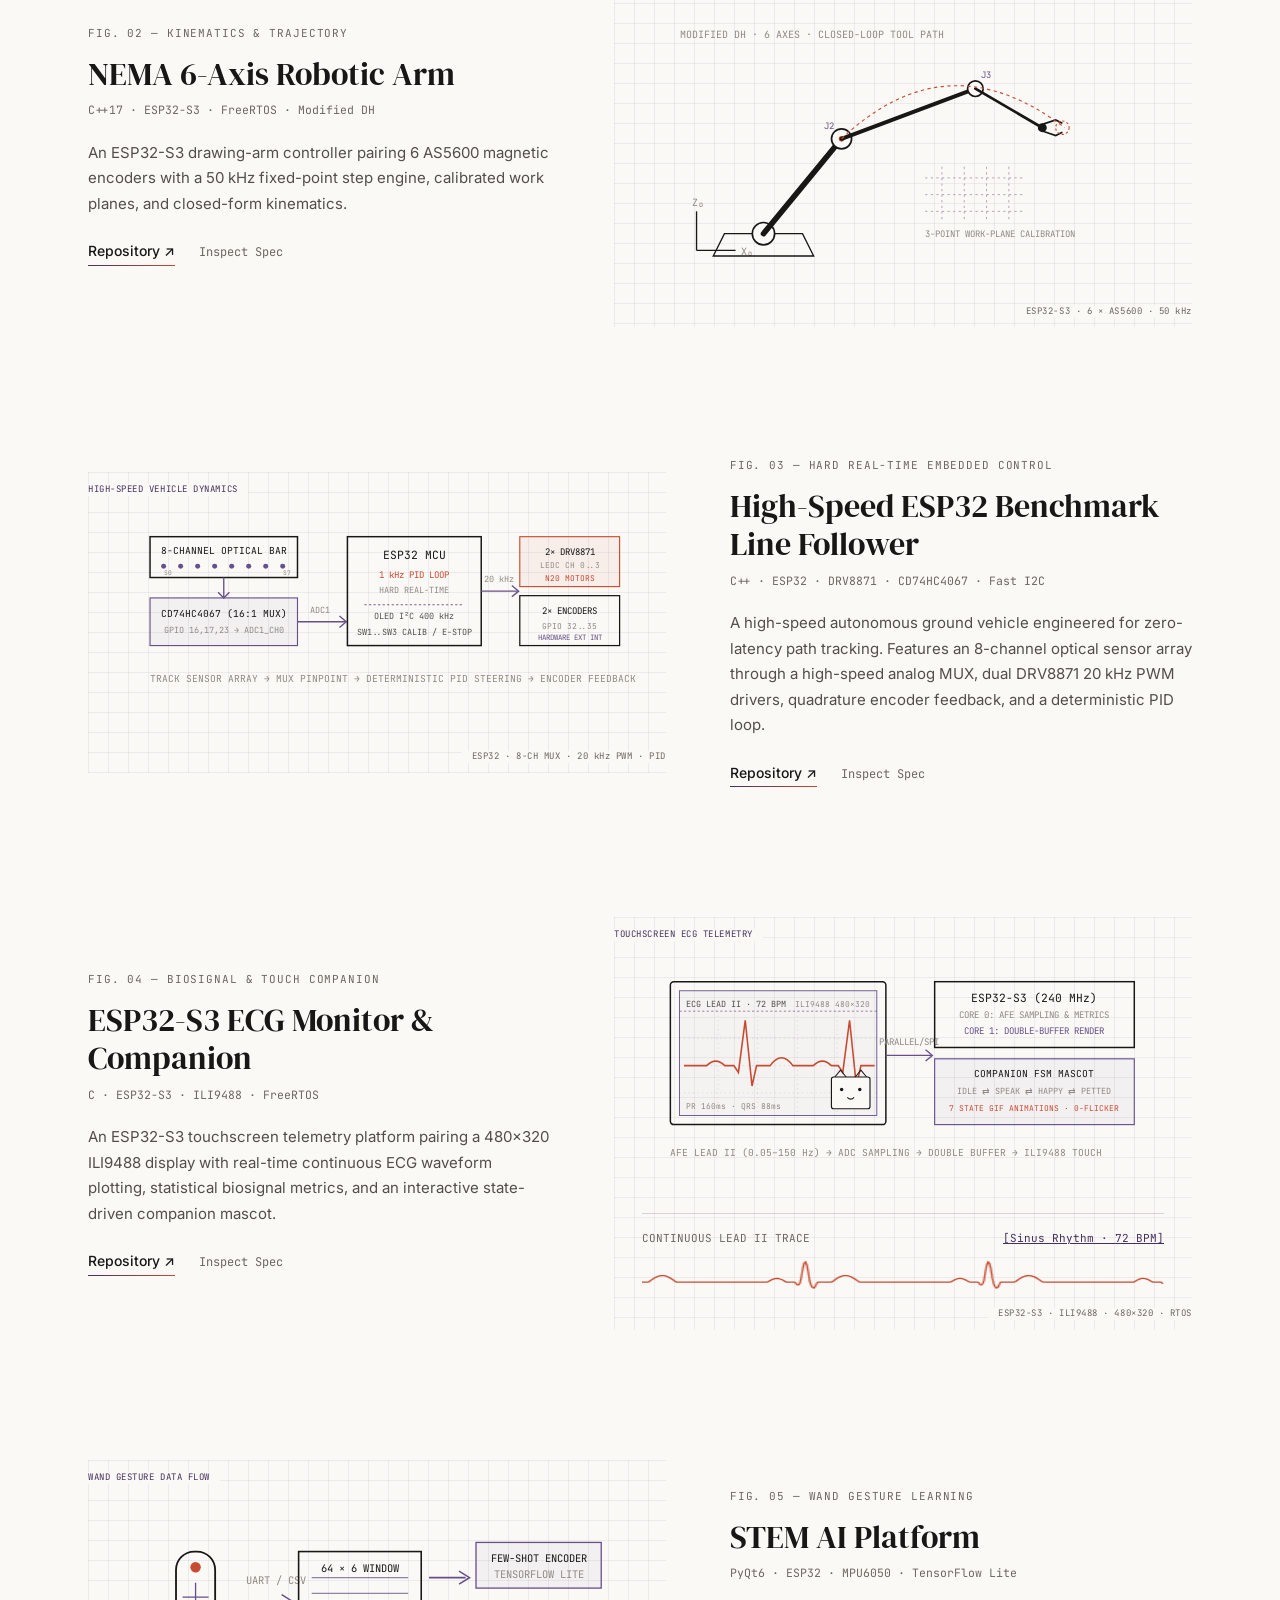
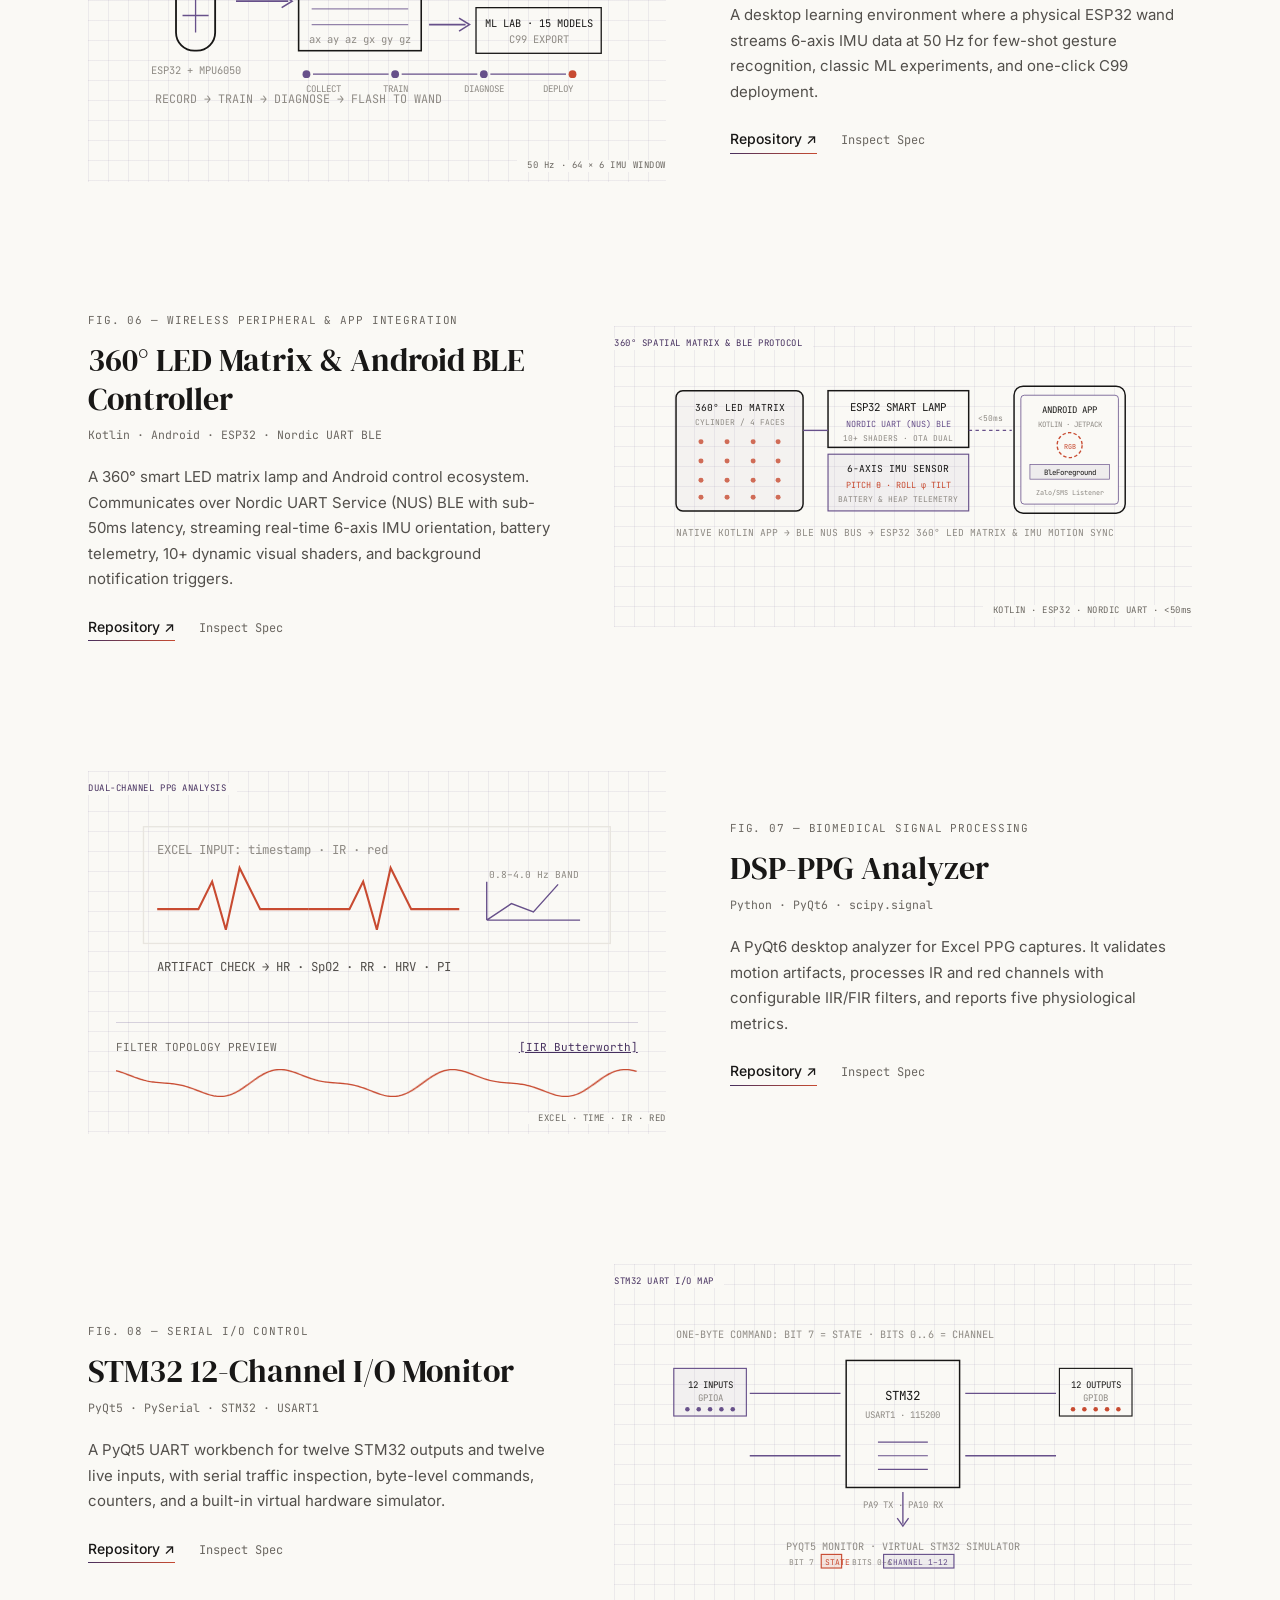
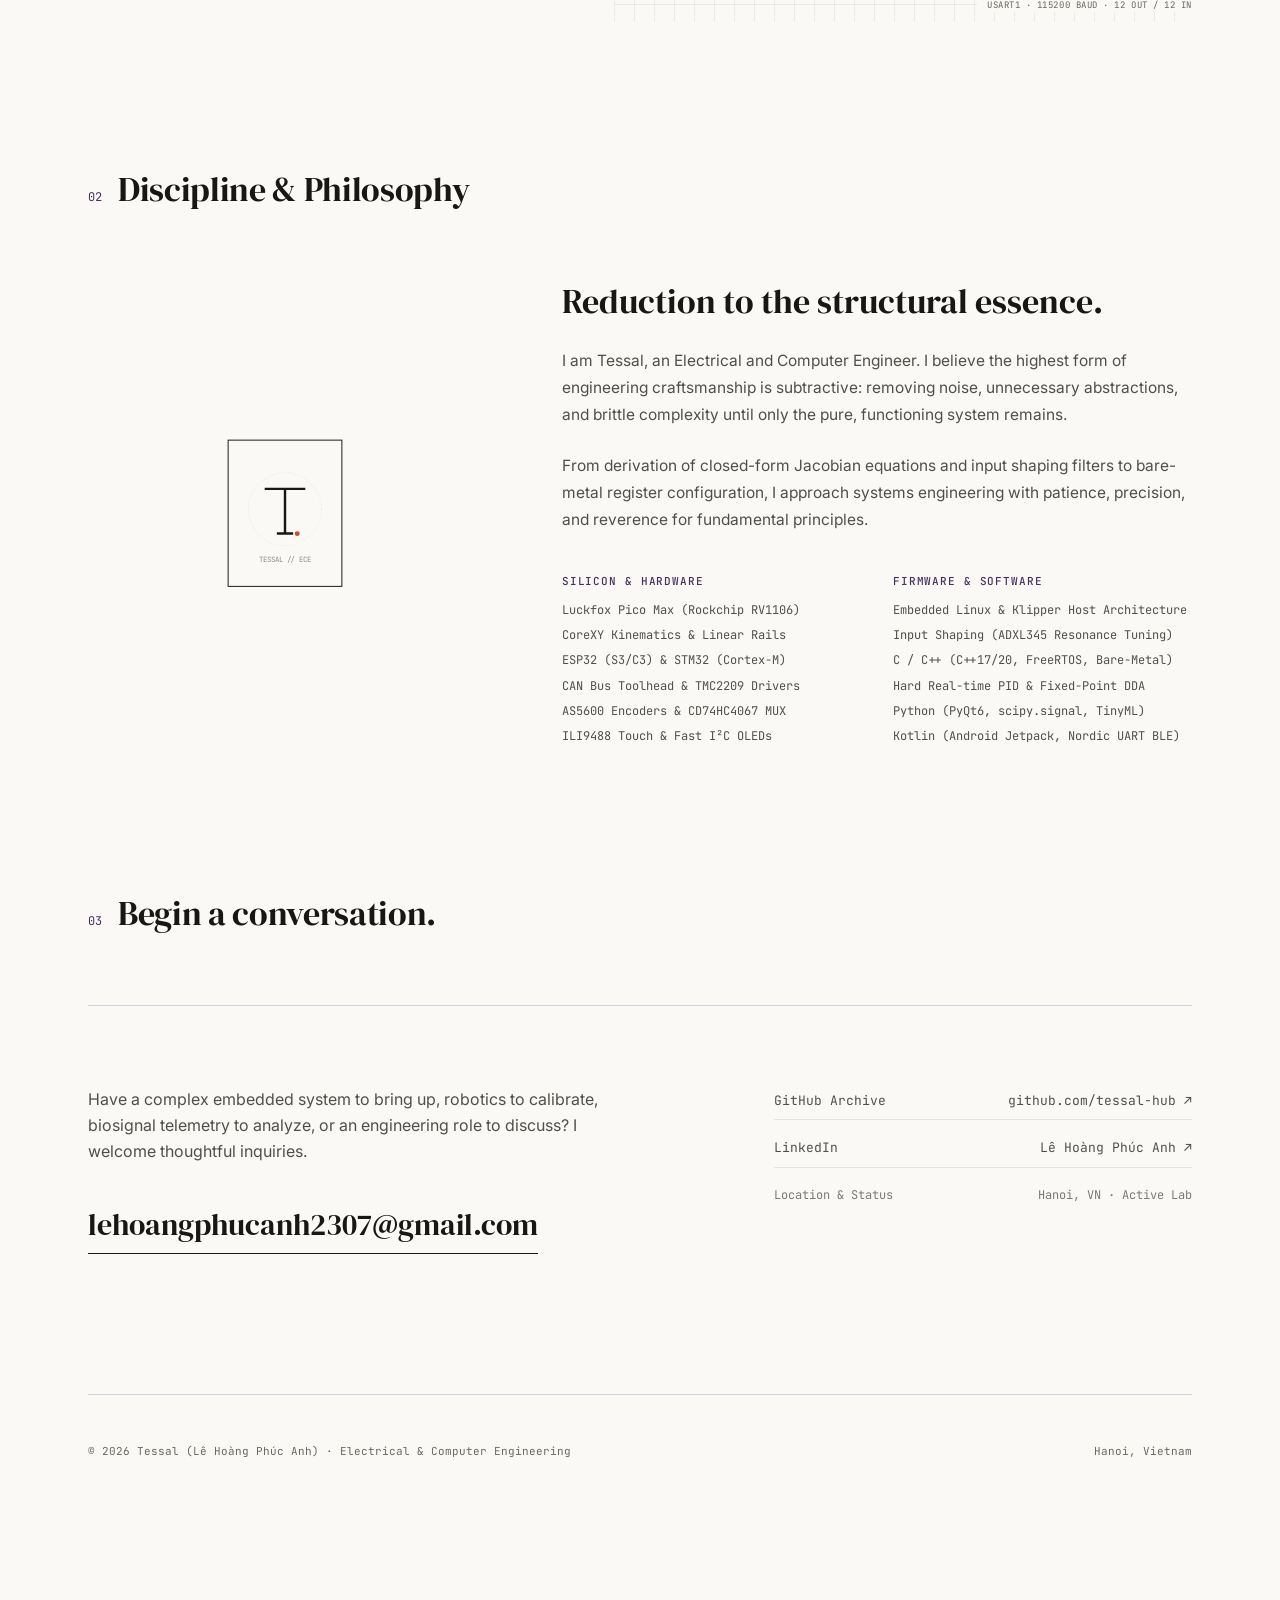
==== commit 0df6e686: "style: Update footer to professional engineering signature in Hanoi, VN" ====
--- a/index.html
+++ b/index.html
@@ -626,8 +626,8 @@
 
         <!-- ── FOOTER ── -->
         <footer class="studio-footer" role="contentinfo">
-            <span data-i18n="footer.copy">© 2026 Tessal (Lê Hoàng Phúc Anh). Subtractive Studio Production.</span>
-            <span data-i18n="footer.creed">Kenya Hara "White" / Pentagram Architectural Restraint</span>
+            <span data-i18n="footer.copy">© 2026 Tessal (Lê Hoàng Phúc Anh) · Electrical &amp; Computer Engineering</span>
+            <span data-i18n="footer.creed">Hanoi, Vietnam</span>
         </footer>
     </div>
 
